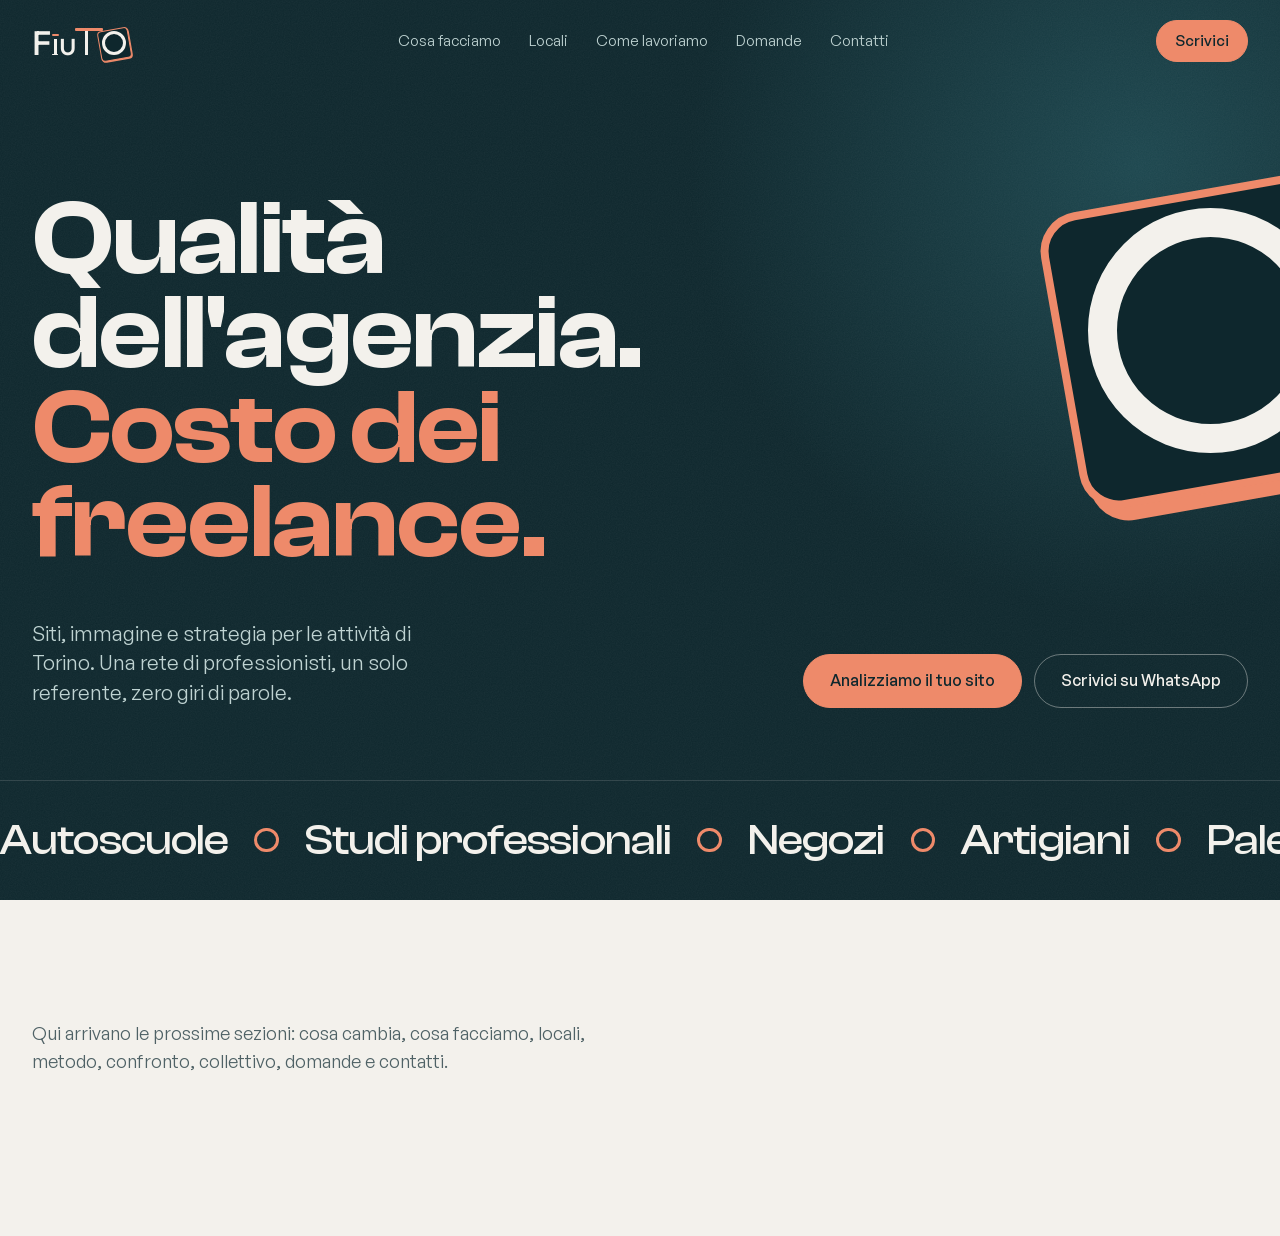
==== index.html @ cb809de5 "Nuovo sito: apertura con logo animato - logo CSS che si monta pezzo per pezzo e vola nella testata -" ====
<!doctype html>
<html lang="it">
<head>
<meta charset="utf-8">
<meta name="viewport" content="width=device-width, initial-scale=1, viewport-fit=cover">
<title>FiuTO · Siti, immagine e strategia per le attività di Torino</title>
<meta name="description" content="Qualità dell'agenzia, costo dei freelance. Siti, Google, foto, video, social e grafica per i piccoli business di Torino: una rete di professionisti, un solo referente.">
<meta name="robots" content="index, follow">
<link rel="canonical" href="https://fiutolab.it/">
<link rel="icon" href="/favicon.svg" type="image/svg+xml">
<link rel="apple-touch-icon" href="/apple-touch-icon.png">
<meta name="theme-color" content="#0E272D">
<meta property="og:type" content="website">
<meta property="og:locale" content="it_IT">
<meta property="og:site_name" content="FiuTO">
<meta property="og:title" content="FiuTO · Qualità dell'agenzia, costo dei freelance">
<meta property="og:description" content="Siti, immagine e strategia per le attività di Torino. Una rete di professionisti, un solo referente.">
<meta property="og:url" content="https://fiutolab.it/">
<meta property="og:image" content="https://fiutolab.it/og-image.png">
<meta property="og:image:width" content="1200">
<meta property="og:image:height" content="630">
<meta name="twitter:card" content="summary_large_image">
<link rel="preload" href="/fonts/clash-display.woff2" as="font" type="font/woff2" crossorigin>
<link rel="preload" href="/fonts/general-sans.woff2" as="font" type="font/woff2" crossorigin>
<link rel="preload" href="/fonts/outfit.woff2" as="font" type="font/woff2" crossorigin>
<script>
/* Decide subito se fare l'animazione d'apertura (prima che la pagina si disegni) */
(function (d) {
  var h = d.documentElement, seen = false;
  if (!window.matchMedia || matchMedia('(prefers-reduced-motion: reduce)').matches) return;
  try { seen = sessionStorage.getItem('fiuto-intro') === '1'; } catch (e) {}
  h.classList.add('anim');
  if (!seen) h.classList.add('intro');
  /* paracadute: se lo script principale non parte, mostra comunque tutto */
  setTimeout(function () { h.classList.add('go', 'intro-done'); }, 4500);
})(document);
</script>
<link rel="stylesheet" href="/style.css">
<script type="application/ld+json">
{"@context":"https://schema.org","@type":"ProfessionalService","name":"FiuTO","url":"https://fiutolab.it/","logo":"https://fiutolab.it/apple-touch-icon.png","image":"https://fiutolab.it/og-image.png","description":"Collettivo di freelance per i piccoli business di Torino: siti e app, Google e Maps, foto e video, social, grafica e testi. Per bar e ristoranti anche consulenza su margini, acquisti e personale.","slogan":"Qualità dell'agenzia, costo dei freelance.","email":"info@fiutolab.it","telephone":"+393669768852","vatID":"IT02206240380","address":{"@type":"PostalAddress","addressLocality":"Torino","addressRegion":"TO","addressCountry":"IT"},"areaServed":[{"@type":"City","name":"Torino"},{"@type":"Country","name":"Italia"}],"knowsLanguage":"it"}
</script>
<script data-goatcounter="https://fiutolab.goatcounter.com/count" async src="//gc.zgo.at/count.js"></script>
<script src="/main.js" defer></script>
</head>
<body>

<div class="intro-stage" aria-hidden="true">
  <span class="logo logo-xl"><span class="f">F</span><span class="lg-i"><span class="stem"></span><span class="base"></span><span class="seat"></span></span><span class="u">u</span><span class="lg-t"><span class="stem"></span><span class="plank"></span></span><span class="lg-o"><span class="shadow"></span><span class="mat"></span><span class="ring"></span></span></span>
</div>

<header class="site-header" id="top">
  <div class="wrap">
    <a class="logo" href="#top" aria-label="FiuTO, torna all'inizio"><span class="f" aria-hidden="true">F</span><span class="lg-i" aria-hidden="true"><span class="stem"></span><span class="base"></span><span class="seat"></span></span><span class="u" aria-hidden="true">u</span><span class="lg-t" aria-hidden="true"><span class="stem"></span><span class="plank"></span></span><span class="lg-o" aria-hidden="true"><span class="shadow"></span><span class="mat"></span><span class="ring"></span></span></a>
    <nav class="nav" aria-label="Sezioni">
      <a href="#servizi">Cosa facciamo</a>
      <a href="#locali">Locali</a>
      <a href="#metodo">Come lavoriamo</a>
      <a href="#domande">Domande</a>
      <a href="#contatti">Contatti</a>
    </nav>
    <a class="btn btn-coral btn-sm header-cta" href="https://wa.me/393669768852?text=Ciao%20FiuTO%2C%20vi%20scrivo%20dal%20sito." target="_blank" rel="noopener" data-magnetic data-goatcounter-click="WhatsApp · home · testata">Scrivici</a>
  </div>
</header>

<main>
<section class="hero" id="hero">
  <div class="hero-coaster" aria-hidden="true">
    <span class="lg-o"><span class="shadow"></span><span class="mat"></span><span class="ring"></span></span>
  </div>
  <div class="wrap hero-body">
    <h1 class="hero-title">
      <span class="line"><span class="w" style="--i:0"><span>Qualità</span></span> <span class="w" style="--i:1"><span>dell'agenzia.</span></span></span>
      <span class="line hl"><span class="w" style="--i:2"><span>Costo</span></span> <span class="w" style="--i:3"><span>dei</span></span> <span class="w" style="--i:4"><span>freelance.</span></span></span>
    </h1>
    <div class="hero-foot">
      <p class="hero-sub fade" style="--i:5">Siti, immagine e strategia per le attività di Torino. Una rete di professionisti, un solo referente, zero giri di parole.</p>
      <div class="actions fade" style="--i:6">
        <a class="btn btn-coral" href="https://wa.me/393669768852?text=Ciao%20FiuTO%2C%20vorrei%20un'analisi%20gratuita.%20Il%20mio%20sito%20(o%20la%20mia%20attivit%C3%A0)%20%C3%A8%3A%20" target="_blank" rel="noopener" data-magnetic data-goatcounter-click="Analisi sito · home · apertura">Analizziamo il tuo sito</a>
        <a class="btn btn-ghost" href="https://wa.me/393669768852?text=Ciao%20FiuTO%2C%20vi%20scrivo%20dal%20sito." target="_blank" rel="noopener" data-magnetic data-goatcounter-click="WhatsApp · home · apertura">Scrivici su WhatsApp</a>
      </div>
    </div>
  </div>
  <div class="marquee fade" style="--i:7">
    <div class="marquee-track">
      <ul class="marquee-list" aria-label="Con chi lavoriamo">
        <li>Autoscuole</li><li>Studi professionali</li><li>Negozi</li><li>Artigiani</li><li>Palestre</li><li>Centri estetici</li><li>Imprese edili</li><li>Ristoranti</li><li>Bar</li><li>Cocktail bar</li>
      </ul>
      <ul class="marquee-list" aria-hidden="true">
        <li>Autoscuole</li><li>Studi professionali</li><li>Negozi</li><li>Artigiani</li><li>Palestre</li><li>Centri estetici</li><li>Imprese edili</li><li>Ristoranti</li><li>Bar</li><li>Cocktail bar</li>
      </ul>
    </div>
  </div>
</section>

<!-- SEGNAPOSTO DI LAVORO: le prossime sezioni arrivano nel passo successivo. Non va online così. -->
<section class="wip" id="servizi">
  <div class="wrap">
    <p>Qui arrivano le prossime sezioni: cosa cambia, cosa facciamo, locali, metodo, confronto, collettivo, domande e contatti.</p>
  </div>
</section>
</main>

</body>
</html>
---- style.css ----
/* ==========================================================
   FiuTO · stile condiviso
   ========================================================== */

/* ---------- Font ospitati nel repo ---------- */
/* Clash Display per i titoli, General Sans per i testi (Fontshare, licenza ITF gratuita), Outfit solo per il logo */
@font-face { font-family: 'Clash Display'; src: url('/fonts/clash-display.woff2') format('woff2'); font-weight: 200 700; font-display: swap; }
@font-face { font-family: 'General Sans'; src: url('/fonts/general-sans.woff2') format('woff2'); font-weight: 200 700; font-display: swap; }
@font-face { font-family: 'Outfit'; src: url('/fonts/outfit.woff2') format('woff2'); font-weight: 100 900; font-display: swap; }

/* ---------- Token ---------- */
:root {
  --petrol-deep: #0E272D;
  --petrol: #13343B;
  --petrol-2: #1E4A52;
  --coral: #EE8A6A;
  --coral-strong: #E0734F;
  --cream: #F3F1EC;

  --bg: var(--cream);
  --surface: #E3ECEA;
  --fg: var(--petrol);
  --muted: #4F6266;
  --line: #D3DFDD;
  --accent: #B84E30;            /* corallo scurito: AA su crema */

  --on-dark: var(--cream);
  --on-dark-muted: #BFD3D2;
  --on-dark-faint: #7FA3A8;

  --display: 'Clash Display', 'Outfit', 'Segoe UI', sans-serif;
  --display-track: -0.015em;
  --display-weight: 600;
  --text: 'General Sans', 'Segoe UI', system-ui, sans-serif;

  --gutter: 16px;
  --ease-out: cubic-bezier(.16, 1, .3, 1);
  --ease-io: cubic-bezier(.7, 0, .2, 1);
  --k: 1;                        /* moltiplicatore durate: più corto su telefono */
}
@media (prefers-color-scheme: dark) {
  :root:not([data-theme="light"]) {
    --bg: var(--petrol-deep); --surface: #183E45; --fg: var(--cream); --muted: #BFD3D2; --line: #2A5058; --accent: var(--coral);
    color-scheme: dark;
  }
}
:root[data-theme="dark"] {
  --bg: var(--petrol-deep); --surface: #183E45; --fg: var(--cream); --muted: #BFD3D2; --line: #2A5058; --accent: var(--coral);
  color-scheme: dark;
}
@media (min-width: 720px) { :root { --gutter: 32px; } }
@media (max-width: 719px) { :root { --k: .8; } }

/* ---------- Base ---------- */
* { box-sizing: border-box; }
html { scroll-behavior: smooth; -webkit-text-size-adjust: 100%; }
body { margin: 0; background: var(--bg); color: var(--fg); font-family: var(--text); font-size: 17px; line-height: 1.55; -webkit-font-smoothing: antialiased; overflow-x: clip; }
@media (min-width: 1100px) { body { font-size: 18px; } }
a { color: inherit; }
a:focus-visible, button:focus-visible { outline: 2px solid var(--coral); outline-offset: 3px; border-radius: 6px; }
h1, h2, h3 { font-family: var(--display); font-weight: var(--display-weight); text-wrap: balance; margin: 0; }
p { margin: 0; }
.wrap { max-width: 1320px; margin: 0 auto; padding-inline: var(--gutter); }

/* ---------- Logo (costruito in CSS) ---------- */
.logo {
  --logo-accent: var(--coral); --logo-bg: var(--petrol-deep);
  font-family: 'Outfit', sans-serif; font-weight: 500; line-height: 1; letter-spacing: -0.02em; white-space: nowrap; color: var(--on-dark);
  display: inline-block; padding-top: 0.12em; text-decoration: none;
}
.logo .f { display: inline-block; }
.logo .u { display: inline-block; font-weight: 400; }
.lg-i, .lg-t, .lg-o { position: relative; display: inline-block; }
.lg-i span, .lg-t span, .lg-o span { position: absolute; display: block; }
.lg-i { width: 0.26em; height: 0.64em; height: calc(1ex + 0.14em); margin: 0 -0.02em 0 0.01em; }
.lg-i .stem { left: 0.085em; bottom: 0; width: 0.09em; height: 0.5em; height: 1ex; background: currentColor; }
.lg-i .base { left: 0.035em; bottom: 0; width: 0.19em; height: 0.03em; border-radius: 999px; background: currentColor; }
.lg-i .seat { left: 0.04em; top: 0; width: 0.2em; height: 0.07em; border-radius: 999px; background: var(--logo-accent); }
.lg-t { width: 0.62em; height: 0.81em; height: calc(1cap + 0.11em); margin-right: -0.02em; }
.lg-t .stem { left: 0.26em; bottom: 0; width: 0.1em; height: 0.7em; height: 1cap; background: currentColor; }
.lg-t .plank { left: -0.04em; top: 0; width: 0.82em; height: 0.11em; border-radius: 0.03em; background: var(--logo-accent); }
.lg-o { --logo-accent: var(--coral); --logo-bg: var(--petrol-deep); width: 0.72em; height: 0.72em; width: calc(1cap + 0.02em); height: calc(1cap + 0.02em); margin: 0 0.14em -0.01em 0.15em; }
.lg-o .shadow { left: -0.06em; top: -0.015em; width: 0.9em; height: 0.9em; border-radius: 0.12em; background: var(--logo-accent); transform: rotate(-10deg); }
.lg-o .mat { left: -0.09em; top: -0.05em; width: 0.9em; height: 0.9em; border: 0.025em solid var(--logo-accent); border-radius: 0.12em; background: var(--logo-bg); transform: rotate(-10deg); }
.lg-o .ring { inset: 0; border: 0.09em solid currentColor; border-radius: 50%; }

/* ---------- Apertura: il logo si monta ---------- */
.intro-stage { display: none; }
.intro .intro-stage {
  display: grid; place-items: center; position: fixed; inset: 0; z-index: 50;
  background: var(--petrol-deep); cursor: pointer;
}
.logo-xl { font-size: clamp(84px, 21vw, 280px); padding-top: 0; }
.logo-xl .lg-i .stem, .logo-xl .lg-t .stem { transform-origin: 50% 100%; }
.logo-xl .lg-i .seat, .logo-xl .lg-o .ring { transform-origin: 50% 100%; }
.intro .logo-xl .f        { animation: lg-up      calc(420ms * var(--k)) var(--ease-out) calc(0ms    * var(--k)) both; }
.intro .logo-xl .lg-i .stem { animation: lg-rise  calc(360ms * var(--k)) var(--ease-out) calc(180ms  * var(--k)) both; }
.intro .logo-xl .lg-i .base { animation: lg-grow  calc(300ms * var(--k)) var(--ease-out) calc(160ms  * var(--k)) both; }
.intro .logo-xl .lg-i .seat { animation: lg-drop  calc(560ms * var(--k)) linear          calc(440ms  * var(--k)) both; }
.intro .logo-xl .u        { animation: lg-up      calc(420ms * var(--k)) var(--ease-out) calc(300ms  * var(--k)) both; }
.intro .logo-xl .lg-t .stem { animation: lg-rise  calc(340ms * var(--k)) var(--ease-out) calc(560ms  * var(--k)) both; }
.intro .logo-xl .lg-t .plank { animation: lg-slide calc(620ms * var(--k)) var(--ease-out) calc(700ms * var(--k)) both; }
.intro .logo-xl .lg-o .shadow { animation: lg-mat calc(640ms * var(--k)) var(--ease-out) calc(900ms  * var(--k)) both; }
.intro .logo-xl .lg-o .mat    { animation: lg-mat calc(640ms * var(--k)) var(--ease-out) calc(960ms  * var(--k)) both; }
.intro .logo-xl .lg-o .ring   { animation: lg-ring calc(900ms * var(--k)) linear        calc(1080ms * var(--k)) both; }

@keyframes lg-up    { from { opacity: 0; transform: translateY(0.35em); } to { opacity: 1; transform: none; } }
@keyframes lg-rise  { from { transform: scaleY(0); } to { transform: none; } }
@keyframes lg-grow  { from { transform: scaleX(0); } to { transform: none; } }
@keyframes lg-drop  {
  0%   { opacity: 0; transform: translateY(-1.1em); animation-timing-function: cubic-bezier(.55, 0, 1, .45); }
  10%  { opacity: 1; }
  55%  { transform: translateY(0) scaleX(1.25) scaleY(.7); animation-timing-function: cubic-bezier(0, .55, .45, 1); }
  75%  { transform: translateY(-0.09em); animation-timing-function: cubic-bezier(.55, 0, 1, .45); }
  100% { opacity: 1; transform: none; }
}
@keyframes lg-slide { 0% { opacity: 0; transform: translateX(-1.6em); } 30% { opacity: 1; } 70% { transform: translateX(0.05em); } 100% { opacity: 1; transform: none; } }
@keyframes lg-mat   { 0% { opacity: 0; transform: rotate(-120deg) scale(.2); } 70% { opacity: 1; transform: rotate(-4deg) scale(1.05); } 100% { opacity: 1; transform: rotate(-10deg); } }
@keyframes lg-ring  {
  0%   { opacity: 0; transform: translateY(-2.6em); animation-timing-function: cubic-bezier(.55, 0, 1, .45); }
  8%   { opacity: 1; }
  40%  { transform: translateY(0) scale(1.1, .86); animation-timing-function: cubic-bezier(0, .55, .45, 1); }
  58%  { transform: translateY(-0.34em) scale(.97, 1.03); animation-timing-function: cubic-bezier(.55, 0, 1, .45); }
  74%  { transform: translateY(0) scale(1.04, .95); animation-timing-function: cubic-bezier(0, .55, .45, 1); }
  86%  { transform: translateY(-0.08em); animation-timing-function: cubic-bezier(.55, 0, 1, .45); }
  100% { opacity: 1; transform: none; }
}

/* ---------- Testata ---------- */
.site-header { position: absolute; inset: 0 0 auto; z-index: 20; padding-block: 20px; }
.site-header .wrap { display: flex; align-items: center; justify-content: space-between; gap: 16px 32px; }
.site-header .logo { font-size: 34px; }
.nav { display: flex; gap: 6px 28px; font-size: 15px; }
.nav a { text-decoration: none; color: var(--on-dark-muted); transition: color .2s; }
.nav a:hover { color: var(--coral); }
.intro .site-header .logo { visibility: hidden; }
.intro.intro-done .site-header .logo { visibility: visible; }
.anim .nav, .anim .header-cta { opacity: 0; transition: opacity .6s ease calc(200ms * var(--k)); }
.go .nav, .go .header-cta { opacity: 1; }
@media (max-width: 719px) {
  .site-header .logo { font-size: 30px; }
  .nav { display: none; }
}

/* ---------- Pulsanti ---------- */
.actions { display: flex; flex-wrap: wrap; gap: 12px; }
.btn {
  display: inline-flex; align-items: center; justify-content: center; min-height: 54px; padding: 0 26px; border-radius: 999px;
  font-family: var(--text); font-size: 16px; font-weight: 500; text-decoration: none; border: 1.5px solid currentColor; cursor: pointer;
  transition: background-color .25s, border-color .25s, color .25s, transform .35s var(--ease-out);
}
.btn-sm { min-height: 42px; padding: 0 18px; font-size: 15px; }
.btn-coral { background: var(--coral); border-color: var(--coral); color: var(--petrol-deep); }
.btn-coral:hover { background: #F4A487; border-color: #F4A487; }
.btn-ghost { background: transparent; color: var(--on-dark); border-color: rgba(243, 241, 236, .4); }
.btn-ghost:hover { border-color: var(--coral); color: var(--coral); }

/* ---------- Apertura (hero) ---------- */
.hero {
  position: relative; isolation: isolate; overflow: hidden;
  min-height: 100vh; min-height: 100svh; display: flex; flex-direction: column; justify-content: flex-end;
  padding-top: 120px; background: var(--petrol-deep); color: var(--on-dark);
}
/* grana leggera */
.hero::before {
  content: ""; position: absolute; inset: 0; z-index: -1; pointer-events: none; opacity: .09;
  background-image: url("data:image/svg+xml,%3Csvg xmlns='http://www.w3.org/2000/svg' width='180' height='180'%3E%3Cfilter id='n'%3E%3CfeTurbulence type='fractalNoise' baseFrequency='.85' numOctaves='3' stitchTiles='stitch'/%3E%3CfeColorMatrix values='0 0 0 0 1 0 0 0 0 1 0 0 0 0 1 0 0 0 .55 0'/%3E%3C/filter%3E%3Crect width='100%25' height='100%25' filter='url(%23n)'/%3E%3C/svg%3E");
}
/* alone caldo appena accennato dietro al sottobicchiere */
.hero::after {
  content: ""; position: absolute; z-index: -2; pointer-events: none;
  width: 70vmax; height: 70vmax; right: -24vmax; top: -22vmax; border-radius: 50%;
  background: radial-gradient(closest-side, rgba(30, 74, 82, .9), rgba(30, 74, 82, 0));
}
.hero-body { width: 100%; display: flex; flex-direction: column; gap: clamp(28px, 4vw, 48px); padding-bottom: clamp(36px, 6vw, 72px); }

.hero-title { font-size: clamp(46px, 9.2vw, 148px); line-height: .9; letter-spacing: var(--display-track); }
.hero-title .line { display: block; }
.hero-title .hl { color: var(--coral); }
.hero-title .w { display: inline-block; overflow: hidden; vertical-align: top; padding: .1em .02em .12em; margin: -.1em -.02em -.12em; }
.hero-title .w > span { display: inline-block; }

.hero-foot { display: flex; flex-wrap: wrap; align-items: flex-end; justify-content: space-between; gap: 24px 48px; }
.hero-sub { max-width: 40ch; font-size: clamp(18px, 1.6vw, 22px); line-height: 1.45; color: var(--on-dark-muted); }

/* sottobicchiere gigante: a destra su schermi larghi, filigrana su telefono e tablet */
.hero-coaster {
  position: absolute; z-index: -1; pointer-events: none;
  right: -0.16em; top: 46%; margin-top: -0.62em;
  font-size: clamp(220px, 26vw, 420px); line-height: 1;
  transform: translate3d(var(--cx, 0px), var(--cy, 0px), 0) rotate(var(--cr, 0deg));
  transition: transform .9s var(--ease-out);
}
.hero-coaster .lg-o { display: block; margin: 0; color: var(--cream); }
@media (min-width: 1100px) { .hero-title { max-width: 66vw; font-size: clamp(46px, 8.2vw, 136px); } }
@media (max-width: 1099px) {
  .hero-coaster { font-size: 72vw; right: -26vw; top: 78px; margin-top: 0; opacity: .2; }
}
@media (max-width: 719px) {
  .hero { padding-top: 96px; }
  .hero-foot .actions { width: 100%; }
  .hero-foot .btn { flex: 1 1 100%; }
}

/* rivelazione del titolo, parola per parola */
.anim .hero-title .w > span { transform: translateY(105%); }
.anim .fade { opacity: 0; transform: translateY(18px); }
.anim .hero-coaster .lg-o { opacity: 0; transform: rotate(-30deg) scale(.85); }
.go .hero-title .w > span { transform: none; transition: transform calc(900ms * var(--k)) var(--ease-out) calc(var(--i) * 85ms * var(--k)); }
.go .fade { opacity: 1; transform: none; transition: opacity .8s ease calc(var(--i) * 85ms * var(--k) + 120ms), transform .9s var(--ease-out) calc(var(--i) * 85ms * var(--k) + 120ms); }
.go .hero-coaster .lg-o { opacity: 1; transform: none; transition: opacity .8s ease, transform 1.4s var(--ease-out); }

/* ---------- Fascia dei settori ---------- */
.marquee { position: relative; border-top: 1px solid rgba(243, 241, 236, .14); padding-block: clamp(16px, 2.2vw, 26px); overflow: hidden; }
.marquee-track { display: flex; width: max-content; animation: marquee 48s linear infinite; }
.marquee-list { display: flex; list-style: none; margin: 0; padding: 0; flex: none; }
.marquee-list li {
  display: flex; align-items: center; white-space: nowrap;
  font-family: var(--display); font-weight: 500; font-size: clamp(26px, 3.4vw, 46px); letter-spacing: -0.02em; color: var(--cream);
}
/* separatore: un piccolo sottobicchiere */
.marquee-list li::after {
  content: ""; width: .42em; height: .42em; margin-inline: .6em; border-radius: 50%; border: .085em solid var(--coral); flex: none;
}
@keyframes marquee { to { transform: translateX(-50%); } }

/* ---------- Cursore curato (solo mouse) ---------- */
.cursor { display: none; }
@media (hover: hover) and (pointer: fine) {
  .anim .cursor {
    display: block; position: fixed; left: 0; top: 0; z-index: 60; pointer-events: none;
    width: 34px; height: 34px; margin: -17px 0 0 -17px; border-radius: 50%;
    border: 1.5px solid var(--coral); opacity: 0;
    transition: width .3s var(--ease-out), height .3s var(--ease-out), margin .3s var(--ease-out), opacity .3s, background-color .3s;
  }
  .anim .cursor.on { opacity: .9; }
  .anim .cursor.hot { width: 64px; height: 64px; margin: -32px 0 0 -32px; background: rgba(238, 138, 106, .12); }
}

/* ---------- Segnaposto di lavoro (non va online) ---------- */
.wip { padding-block: 120px 160px; color: var(--muted); }
.wip p { max-width: 60ch; }

/* ---------- Movimento ridotto: tutto fermo ---------- */
@media (prefers-reduced-motion: reduce) {
  html { scroll-behavior: auto; }
  *, *::before, *::after { transition: none !important; animation: none !important; }
  .marquee-track { width: auto; padding-inline: var(--gutter); }
  .marquee-list { flex-wrap: wrap; row-gap: 4px; }
  .marquee-list[aria-hidden="true"] { display: none; }
  .hero-coaster { transform: none; }
}
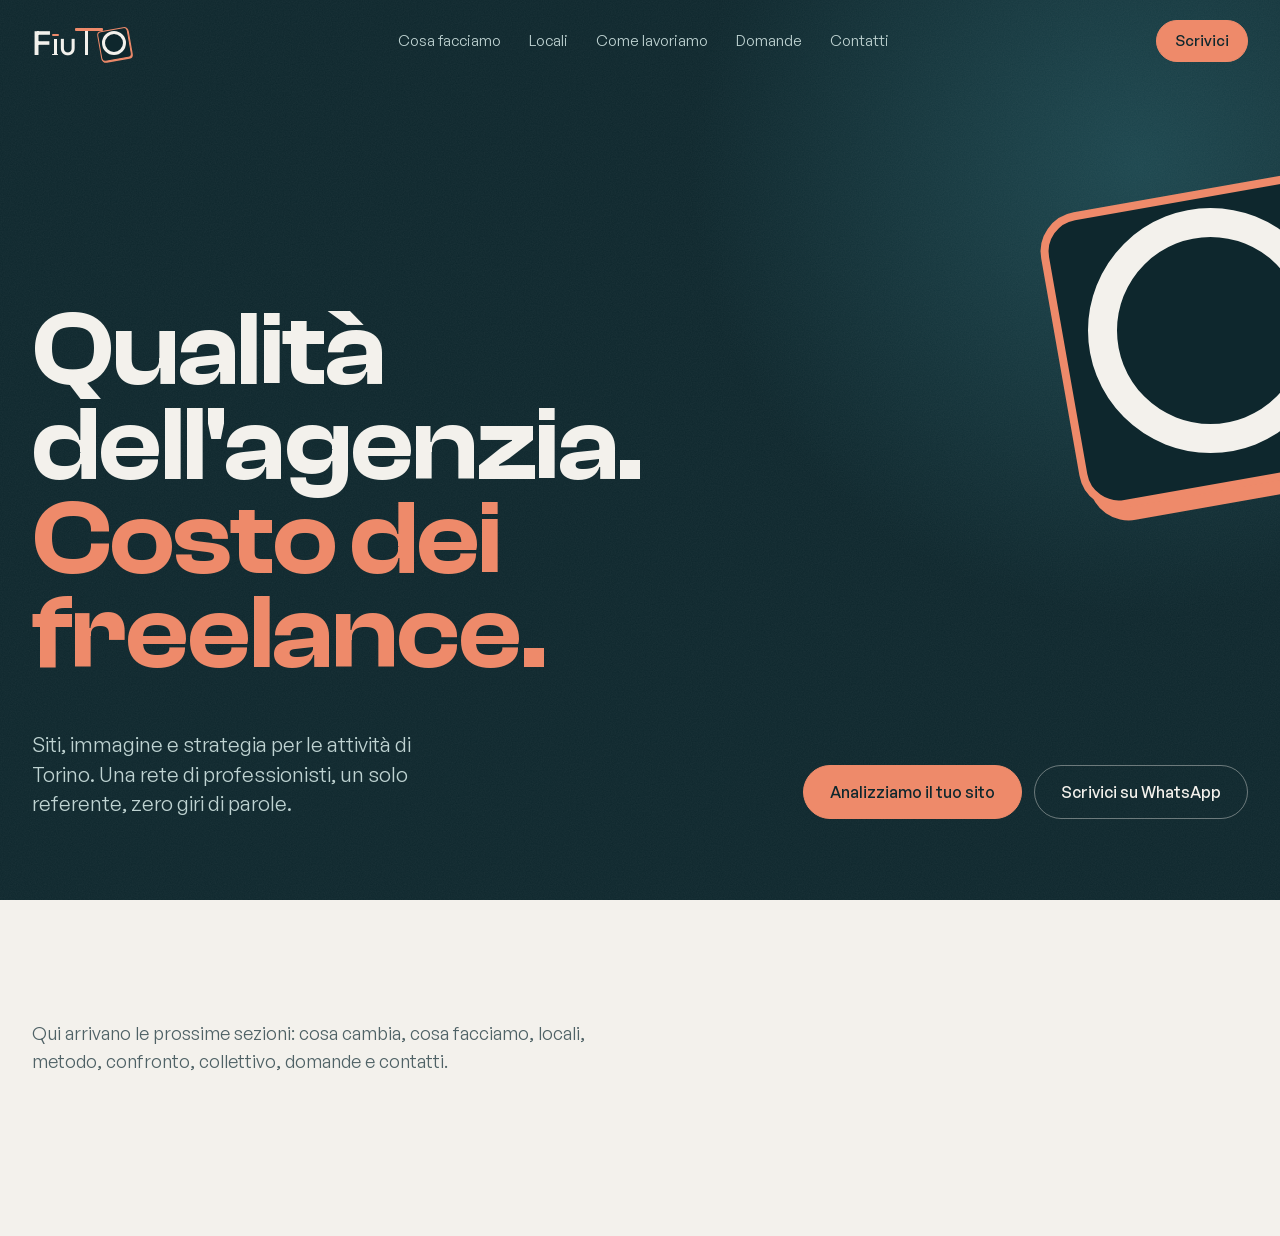
==== commit b7fb4966: "Apertura: tolta la fascia dei settori che scorre Co-Authored-By: Claude Opus 5.5 <noreply@anthropic." ====
--- a/index.html
+++ b/index.html
@@ -80,16 +80,6 @@
       </div>
     </div>
   </div>
-  <div class="marquee fade" style="--i:7">
-    <div class="marquee-track">
-      <ul class="marquee-list" aria-label="Con chi lavoriamo">
-        <li>Autoscuole</li><li>Studi professionali</li><li>Negozi</li><li>Artigiani</li><li>Palestre</li><li>Centri estetici</li><li>Imprese edili</li><li>Ristoranti</li><li>Bar</li><li>Cocktail bar</li>
-      </ul>
-      <ul class="marquee-list" aria-hidden="true">
-        <li>Autoscuole</li><li>Studi professionali</li><li>Negozi</li><li>Artigiani</li><li>Palestre</li><li>Centri estetici</li><li>Imprese edili</li><li>Ristoranti</li><li>Bar</li><li>Cocktail bar</li>
-      </ul>
-    </div>
-  </div>
 </section>
 
 <!-- SEGNAPOSTO DI LAVORO: le prossime sezioni arrivano nel passo successivo. Non va online così. -->
--- a/style.css
+++ b/style.css
@@ -172,7 +172,7 @@
   width: 70vmax; height: 70vmax; right: -24vmax; top: -22vmax; border-radius: 50%;
   background: radial-gradient(closest-side, rgba(30, 74, 82, .9), rgba(30, 74, 82, 0));
 }
-.hero-body { width: 100%; display: flex; flex-direction: column; gap: clamp(28px, 4vw, 48px); padding-bottom: clamp(36px, 6vw, 72px); }
+.hero-body { width: 100%; display: flex; flex-direction: column; gap: clamp(28px, 4vw, 48px); padding-bottom: clamp(48px, 9vh, 112px); }
 
 .hero-title { font-size: clamp(46px, 9.2vw, 148px); line-height: .9; letter-spacing: var(--display-track); }
 .hero-title .line { display: block; }
@@ -209,20 +209,6 @@
 .go .hero-title .w > span { transform: none; transition: transform calc(900ms * var(--k)) var(--ease-out) calc(var(--i) * 85ms * var(--k)); }
 .go .fade { opacity: 1; transform: none; transition: opacity .8s ease calc(var(--i) * 85ms * var(--k) + 120ms), transform .9s var(--ease-out) calc(var(--i) * 85ms * var(--k) + 120ms); }
 .go .hero-coaster .lg-o { opacity: 1; transform: none; transition: opacity .8s ease, transform 1.4s var(--ease-out); }
-
-/* ---------- Fascia dei settori ---------- */
-.marquee { position: relative; border-top: 1px solid rgba(243, 241, 236, .14); padding-block: clamp(16px, 2.2vw, 26px); overflow: hidden; }
-.marquee-track { display: flex; width: max-content; animation: marquee 48s linear infinite; }
-.marquee-list { display: flex; list-style: none; margin: 0; padding: 0; flex: none; }
-.marquee-list li {
-  display: flex; align-items: center; white-space: nowrap;
-  font-family: var(--display); font-weight: 500; font-size: clamp(26px, 3.4vw, 46px); letter-spacing: -0.02em; color: var(--cream);
-}
-/* separatore: un piccolo sottobicchiere */
-.marquee-list li::after {
-  content: ""; width: .42em; height: .42em; margin-inline: .6em; border-radius: 50%; border: .085em solid var(--coral); flex: none;
-}
-@keyframes marquee { to { transform: translateX(-50%); } }
 
 /* ---------- Cursore curato (solo mouse) ---------- */
 .cursor { display: none; }
@@ -245,8 +231,5 @@
 @media (prefers-reduced-motion: reduce) {
   html { scroll-behavior: auto; }
   *, *::before, *::after { transition: none !important; animation: none !important; }
-  .marquee-track { width: auto; padding-inline: var(--gutter); }
-  .marquee-list { flex-wrap: wrap; row-gap: 4px; }
-  .marquee-list[aria-hidden="true"] { display: none; }
   .hero-coaster { transform: none; }
 }
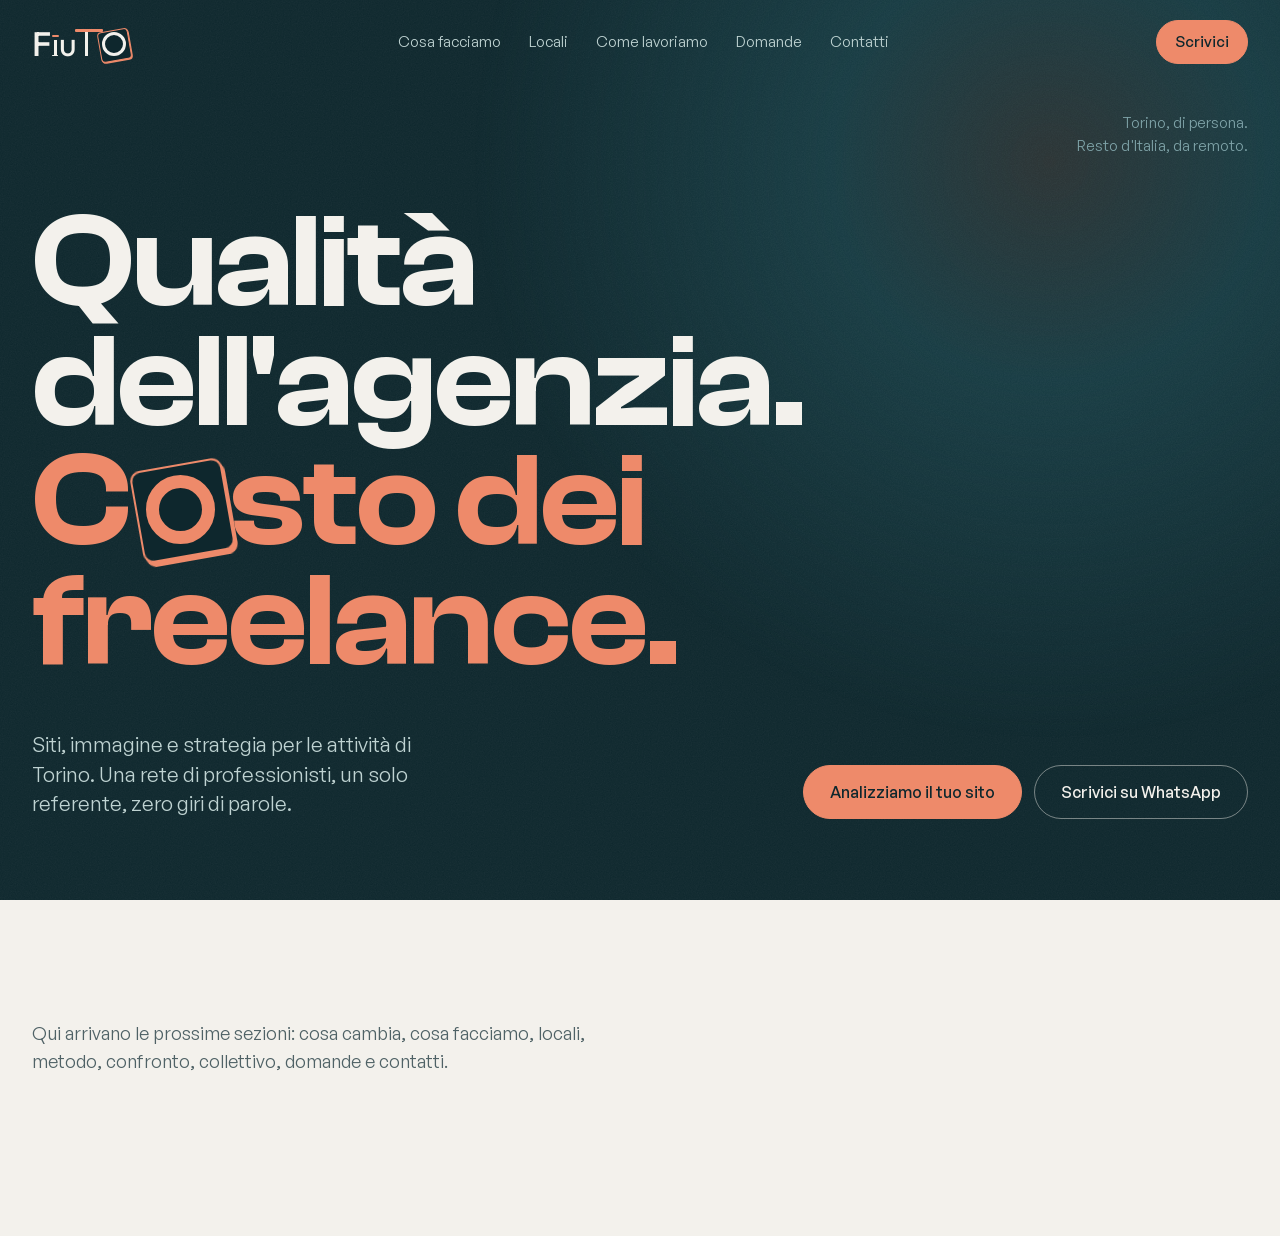
==== commit 758364fc: "Apertura v2: sottobicchiere nella "o", luce, menu mobile - la "o" di Costo è il sottobicchiere del l" ====
--- a/index.html
+++ b/index.html
@@ -43,6 +43,7 @@
 <script src="/main.js" defer></script>
 </head>
 <body>
+<a class="skip" href="#contenuto">Vai al contenuto</a>
 
 <div class="intro-stage" aria-hidden="true">
   <span class="logo logo-xl"><span class="f">F</span><span class="lg-i"><span class="stem"></span><span class="base"></span><span class="seat"></span></span><span class="u">u</span><span class="lg-t"><span class="stem"></span><span class="plank"></span></span><span class="lg-o"><span class="shadow"></span><span class="mat"></span><span class="ring"></span></span></span>
@@ -58,19 +59,38 @@
       <a href="#domande">Domande</a>
       <a href="#contatti">Contatti</a>
     </nav>
-    <a class="btn btn-coral btn-sm header-cta" href="https://wa.me/393669768852?text=Ciao%20FiuTO%2C%20vi%20scrivo%20dal%20sito." target="_blank" rel="noopener" data-magnetic data-goatcounter-click="WhatsApp · home · testata">Scrivici</a>
+    <div class="header-actions">
+      <a class="btn btn-coral btn-sm" href="https://wa.me/393669768852?text=Ciao%20FiuTO%2C%20vi%20scrivo%20dal%20sito." target="_blank" rel="noopener" data-magnetic data-goatcounter-click="WhatsApp · home · testata">Scrivici</a>
+      <button class="menu-btn" type="button" aria-expanded="false" aria-controls="menu"><span class="menu-icon" aria-hidden="true"></span><span class="menu-label">Menu</span></button>
+    </div>
   </div>
 </header>
 
-<main>
+<div class="menu" id="menu" hidden>
+  <nav class="wrap" aria-label="Menu">
+    <ul class="menu-links">
+      <li style="--i:0"><a href="#servizi">Cosa facciamo</a></li>
+      <li style="--i:1"><a href="#locali">Per i locali</a></li>
+      <li style="--i:2"><a href="#metodo">Come lavoriamo</a></li>
+      <li style="--i:3"><a href="#domande">Domande</a></li>
+      <li style="--i:4"><a href="#contatti">Contatti</a></li>
+    </ul>
+    <ul class="menu-contacts" style="--i:5">
+      <li><a href="https://wa.me/393669768852?text=Ciao%20FiuTO%2C%20vi%20scrivo%20dal%20sito." target="_blank" rel="noopener" data-goatcounter-click="WhatsApp · home · menu">WhatsApp</a></li>
+      <li><a href="tel:+393669768852" data-goatcounter-click="Telefono · home · menu">+39 366 976 8852</a></li>
+      <li><a href="mailto:info@fiutolab.it" data-goatcounter-click="Email · home · menu">info@fiutolab.it</a></li>
+    </ul>
+  </nav>
+</div>
+
+<main id="contenuto" tabindex="-1">
 <section class="hero" id="hero">
-  <div class="hero-coaster" aria-hidden="true">
-    <span class="lg-o"><span class="shadow"></span><span class="mat"></span><span class="ring"></span></span>
-  </div>
+  <div class="hero-light" aria-hidden="true"></div>
+  <p class="hero-where fade" style="--i:0">Torino, di persona.<br>Resto d'Italia, da remoto.</p>
   <div class="wrap hero-body">
-    <h1 class="hero-title">
-      <span class="line"><span class="w" style="--i:0"><span>Qualità</span></span> <span class="w" style="--i:1"><span>dell'agenzia.</span></span></span>
-      <span class="line hl"><span class="w" style="--i:2"><span>Costo</span></span> <span class="w" style="--i:3"><span>dei</span></span> <span class="w" style="--i:4"><span>freelance.</span></span></span>
+    <h1 class="hero-title" aria-label="Qualità dell'agenzia. Costo dei freelance.">
+      <span class="line" aria-hidden="true"><span class="w" style="--i:0"><span>Qualità</span></span> <span class="w" style="--i:1"><span>dell'agenzia.</span></span></span>
+      <span class="line hl" aria-hidden="true"><span class="w" style="--i:2"><span>C<span class="o-coaster"><span class="lg-o"><span class="shadow"></span><span class="mat"></span><span class="ring"></span></span></span>sto</span></span> <span class="w" style="--i:3"><span>dei</span></span> <span class="w" style="--i:4"><span>freelance.</span></span></span>
     </h1>
     <div class="hero-foot">
       <p class="hero-sub fade" style="--i:5">Siti, immagine e strategia per le attività di Torino. Una rete di professionisti, un solo referente, zero giri di parole.</p>
--- a/style.css
+++ b/style.css
@@ -34,6 +34,7 @@
   --text: 'General Sans', 'Segoe UI', system-ui, sans-serif;
 
   --gutter: 16px;
+  --header-h: 76px;
   --ease-out: cubic-bezier(.16, 1, .3, 1);
   --ease-io: cubic-bezier(.7, 0, .2, 1);
   --k: 1;                        /* moltiplicatore durate: più corto su telefono */
@@ -48,19 +49,27 @@
   --bg: var(--petrol-deep); --surface: #183E45; --fg: var(--cream); --muted: #BFD3D2; --line: #2A5058; --accent: var(--coral);
   color-scheme: dark;
 }
-@media (min-width: 720px) { :root { --gutter: 32px; } }
+@media (min-width: 720px) { :root { --gutter: 32px; --header-h: 84px; } }
 @media (max-width: 719px) { :root { --k: .8; } }
 
 /* ---------- Base ---------- */
 * { box-sizing: border-box; }
-html { scroll-behavior: smooth; -webkit-text-size-adjust: 100%; }
+html { scroll-behavior: smooth; scroll-padding-top: var(--header-h); -webkit-text-size-adjust: 100%; }
 body { margin: 0; background: var(--bg); color: var(--fg); font-family: var(--text); font-size: 17px; line-height: 1.55; -webkit-font-smoothing: antialiased; overflow-x: clip; }
 @media (min-width: 1100px) { body { font-size: 18px; } }
 a { color: inherit; }
 a:focus-visible, button:focus-visible { outline: 2px solid var(--coral); outline-offset: 3px; border-radius: 6px; }
+main:focus { outline: none; }
 h1, h2, h3 { font-family: var(--display); font-weight: var(--display-weight); text-wrap: balance; margin: 0; }
 p { margin: 0; }
 .wrap { max-width: 1320px; margin: 0 auto; padding-inline: var(--gutter); }
+
+.skip {
+  position: fixed; left: 12px; top: 12px; z-index: 100; padding: 12px 18px; border-radius: 999px;
+  background: var(--coral); color: var(--petrol-deep); font-weight: 500; text-decoration: none;
+  transform: translateY(-160%);
+}
+.skip:focus { transform: none; }
 
 /* ---------- Logo (costruito in CSS) ---------- */
 .logo {
@@ -87,7 +96,7 @@
 /* ---------- Apertura: il logo si monta ---------- */
 .intro-stage { display: none; }
 .intro .intro-stage {
-  display: grid; place-items: center; position: fixed; inset: 0; z-index: 50;
+  display: grid; place-items: center; position: fixed; inset: 0; z-index: 90;
   background: var(--petrol-deep); cursor: pointer;
 }
 .logo-xl { font-size: clamp(84px, 21vw, 280px); padding-top: 0; }
@@ -126,21 +135,70 @@
   100% { opacity: 1; transform: none; }
 }
 
-/* ---------- Testata ---------- */
-.site-header { position: absolute; inset: 0 0 auto; z-index: 20; padding-block: 20px; }
-.site-header .wrap { display: flex; align-items: center; justify-content: space-between; gap: 16px 32px; }
+/* ---------- Testata (fissa: si nasconde scendendo, torna risalendo) ---------- */
+.site-header {
+  position: fixed; inset: 0 0 auto; z-index: 40; height: var(--header-h); display: flex; align-items: center;
+  transition: transform .45s var(--ease-out), background-color .3s, box-shadow .3s;
+}
+.site-header .wrap { width: 100%; display: flex; align-items: center; justify-content: space-between; gap: 16px 32px; }
 .site-header .logo { font-size: 34px; }
+.site-header.is-solid { background: rgba(14, 39, 45, .86); -webkit-backdrop-filter: blur(12px); backdrop-filter: blur(12px); box-shadow: 0 1px 0 rgba(243, 241, 236, .08); }
+.site-header.is-hidden { transform: translateY(-100%); }
+.menu-open .site-header { transform: none; background: transparent; box-shadow: none; -webkit-backdrop-filter: none; backdrop-filter: none; }
 .nav { display: flex; gap: 6px 28px; font-size: 15px; }
-.nav a { text-decoration: none; color: var(--on-dark-muted); transition: color .2s; }
-.nav a:hover { color: var(--coral); }
+.nav a { position: relative; text-decoration: none; color: var(--on-dark-muted); padding-block: 10px; transition: color .2s; }
+.nav a::after { content: ""; position: absolute; left: 0; right: 0; bottom: 4px; height: 1.5px; background: var(--coral); transform: scaleX(0); transform-origin: right; transition: transform .35s var(--ease-out); }
+.nav a:hover { color: var(--on-dark); }
+.nav a:hover::after { transform: scaleX(1); transform-origin: left; }
+.header-actions { display: flex; align-items: center; gap: 8px; }
 .intro .site-header .logo { visibility: hidden; }
 .intro.intro-done .site-header .logo { visibility: visible; }
-.anim .nav, .anim .header-cta { opacity: 0; transition: opacity .6s ease calc(200ms * var(--k)); }
-.go .nav, .go .header-cta { opacity: 1; }
+.anim .nav, .anim .header-actions { opacity: 0; transition: opacity .6s ease calc(200ms * var(--k)); }
+.go .nav, .go .header-actions { opacity: 1; }
+
+/* pulsante menu (solo telefono) */
+.menu-btn {
+  display: none; align-items: center; gap: 10px; min-height: 44px; min-width: 44px; padding: 0 4px 0 10px;
+  background: transparent; border: 0; color: var(--on-dark); font: 500 15px/1 var(--text); cursor: pointer;
+}
+.menu-icon { position: relative; width: 22px; height: 12px; }
+.menu-icon::before, .menu-icon::after {
+  content: ""; position: absolute; left: 0; right: 0; height: 2px; border-radius: 2px; background: currentColor;
+  transition: transform .4s var(--ease-out), top .4s var(--ease-out);
+}
+.menu-icon::before { top: 0; }
+.menu-icon::after { top: 10px; }
+.menu-btn[aria-expanded="true"] .menu-icon::before { top: 5px; transform: rotate(45deg); }
+.menu-btn[aria-expanded="true"] .menu-icon::after { top: 5px; transform: rotate(-45deg); }
 @media (max-width: 719px) {
   .site-header .logo { font-size: 30px; }
   .nav { display: none; }
-}
+  .menu-btn { display: inline-flex; }
+  .menu-label { position: absolute; width: 1px; height: 1px; overflow: hidden; clip-path: inset(50%); }
+}
+
+/* menu a tutto schermo */
+.menu {
+  position: fixed; inset: 0; z-index: 35; display: flex; align-items: flex-end;
+  padding: calc(var(--header-h) + 24px) 0 calc(32px + env(safe-area-inset-bottom, 0px));
+  background: var(--petrol-deep); color: var(--on-dark); overflow-y: auto;
+  clip-path: circle(0% at calc(100% - 36px) 38px); transition: clip-path .6s var(--ease-io);
+}
+.menu[hidden] { display: none; }
+.menu.is-open { clip-path: circle(150% at calc(100% - 36px) 38px); }
+.menu nav { width: 100%; }
+.menu ul { list-style: none; margin: 0; padding: 0; }
+.menu-links a {
+  display: block; padding-block: 6px; text-decoration: none;
+  font-family: var(--display); font-weight: 600; font-size: clamp(38px, 11vw, 56px); line-height: 1.05; letter-spacing: var(--display-track);
+}
+.menu-links a:active, .menu-links a:hover { color: var(--coral); }
+.menu-contacts { margin-top: 32px; padding-top: 20px; border-top: 1px solid rgba(243, 241, 236, .14); display: flex; flex-direction: column; gap: 2px; }
+.menu-contacts a { display: inline-flex; align-items: center; min-height: 44px; color: var(--on-dark-muted); text-decoration: none; font-size: 18px; }
+.menu-links li { opacity: 0; transform: translateY(24px); }
+.menu-contacts { opacity: 0; }
+.menu.is-open .menu-links li, .menu.is-open .menu-contacts { opacity: 1; transform: none; transition: opacity .5s ease calc(180ms + var(--i, 0) * 60ms), transform .7s var(--ease-out) calc(180ms + var(--i, 0) * 60ms); }
+.menu-open body { overflow: hidden; }
 
 /* ---------- Pulsanti ---------- */
 .actions { display: flex; flex-wrap: wrap; gap: 12px; }
@@ -149,66 +207,73 @@
   font-family: var(--text); font-size: 16px; font-weight: 500; text-decoration: none; border: 1.5px solid currentColor; cursor: pointer;
   transition: background-color .25s, border-color .25s, color .25s, transform .35s var(--ease-out);
 }
-.btn-sm { min-height: 42px; padding: 0 18px; font-size: 15px; }
+.btn-sm { min-height: 44px; padding: 0 18px; font-size: 15px; }
 .btn-coral { background: var(--coral); border-color: var(--coral); color: var(--petrol-deep); }
 .btn-coral:hover { background: #F4A487; border-color: #F4A487; }
-.btn-ghost { background: transparent; color: var(--on-dark); border-color: rgba(243, 241, 236, .4); }
+.btn-ghost { background: transparent; color: var(--on-dark); border-color: rgba(243, 241, 236, .45); }
 .btn-ghost:hover { border-color: var(--coral); color: var(--coral); }
+.btn:active { transform: scale(.97); }
 
 /* ---------- Apertura (hero) ---------- */
 .hero {
   position: relative; isolation: isolate; overflow: hidden;
   min-height: 100vh; min-height: 100svh; display: flex; flex-direction: column; justify-content: flex-end;
-  padding-top: 120px; background: var(--petrol-deep); color: var(--on-dark);
+  padding-top: calc(var(--header-h) + 24px); background: var(--petrol-deep); color: var(--on-dark);
 }
 /* grana leggera */
 .hero::before {
   content: ""; position: absolute; inset: 0; z-index: -1; pointer-events: none; opacity: .09;
   background-image: url("data:image/svg+xml,%3Csvg xmlns='http://www.w3.org/2000/svg' width='180' height='180'%3E%3Cfilter id='n'%3E%3CfeTurbulence type='fractalNoise' baseFrequency='.85' numOctaves='3' stitchTiles='stitch'/%3E%3CfeColorMatrix values='0 0 0 0 1 0 0 0 0 1 0 0 0 0 1 0 0 0 .55 0'/%3E%3C/filter%3E%3Crect width='100%25' height='100%25' filter='url(%23n)'/%3E%3C/svg%3E");
 }
-/* alone caldo appena accennato dietro al sottobicchiere */
-.hero::after {
-  content: ""; position: absolute; z-index: -2; pointer-events: none;
-  width: 70vmax; height: 70vmax; right: -24vmax; top: -22vmax; border-radius: 50%;
-  background: radial-gradient(closest-side, rgba(30, 74, 82, .9), rgba(30, 74, 82, 0));
+/* luce calda: segue il mouse su computer, ferma in alto a destra su telefono */
+.hero-light {
+  position: absolute; z-index: -2; pointer-events: none; left: 0; top: 0;
+  width: 90vmax; height: 90vmax; margin: -45vmax 0 0 -45vmax; border-radius: 50%;
+  background: radial-gradient(closest-side, rgba(238, 138, 106, .13), rgba(30, 74, 82, .6) 38%, rgba(30, 74, 82, 0));
+  transform: translate3d(var(--lx, 82vw), var(--ly, 18vh), 0);
 }
 .hero-body { width: 100%; display: flex; flex-direction: column; gap: clamp(28px, 4vw, 48px); padding-bottom: clamp(48px, 9vh, 112px); }
-
-.hero-title { font-size: clamp(46px, 9.2vw, 148px); line-height: .9; letter-spacing: var(--display-track); }
+.hero-where {
+  position: absolute; right: var(--gutter); top: calc(var(--header-h) + 28px);
+  font-size: 15px; line-height: 1.5; text-align: right; color: var(--on-dark-faint);
+}
+@media (min-width: 1320px) { .hero-where { right: calc((100vw - 1320px) / 2 + var(--gutter)); } }
+@media (max-width: 719px) { .hero-where { left: var(--gutter); right: auto; top: calc(var(--header-h) + 12px); text-align: left; } }
+
+.hero-title { font-size: clamp(46px, 10.4vw, 168px); line-height: .9; letter-spacing: var(--display-track); }
 .hero-title .line { display: block; }
 .hero-title .hl { color: var(--coral); }
-.hero-title .w { display: inline-block; overflow: hidden; vertical-align: top; padding: .1em .02em .12em; margin: -.1em -.02em -.12em; }
+/* la parola esce da sotto: si taglia solo il bordo inferiore, così il sottobicchiere può cadere dall'alto */
+.hero-title .w { display: inline-block; vertical-align: top; padding-bottom: .12em; margin-bottom: -.12em; clip-path: inset(-1.5em -0.2em 0 -0.2em); }
 .hero-title .w > span { display: inline-block; }
+
+/* la "o" di Costo è il sottobicchiere del logo */
+.o-coaster { display: inline-block; position: relative; transform: rotate(var(--sr, 0deg)); transition: transform .8s var(--ease-out); }
+.o-coaster .lg-o { display: block; margin: 0 0.11em 0 0.13em; width: 0.56em; height: 0.56em; width: calc(1ex + 0.02em); height: calc(1ex + 0.02em); }
+.o-coaster .lg-o .ring { border-width: 0.105em; transform-origin: 50% 100%; }
+.o-coaster .lg-o .shadow, .o-coaster .lg-o .mat { width: 0.7em; height: 0.7em; border-radius: 0.08em; }
+.o-coaster .lg-o .mat { left: -0.08em; top: -0.08em; border-width: 0.02em; }
+.o-coaster .lg-o .shadow { left: -0.055em; top: -0.05em; }
 
 .hero-foot { display: flex; flex-wrap: wrap; align-items: flex-end; justify-content: space-between; gap: 24px 48px; }
 .hero-sub { max-width: 40ch; font-size: clamp(18px, 1.6vw, 22px); line-height: 1.45; color: var(--on-dark-muted); }
-
-/* sottobicchiere gigante: a destra su schermi larghi, filigrana su telefono e tablet */
-.hero-coaster {
-  position: absolute; z-index: -1; pointer-events: none;
-  right: -0.16em; top: 46%; margin-top: -0.62em;
-  font-size: clamp(220px, 26vw, 420px); line-height: 1;
-  transform: translate3d(var(--cx, 0px), var(--cy, 0px), 0) rotate(var(--cr, 0deg));
-  transition: transform .9s var(--ease-out);
-}
-.hero-coaster .lg-o { display: block; margin: 0; color: var(--cream); }
-@media (min-width: 1100px) { .hero-title { max-width: 66vw; font-size: clamp(46px, 8.2vw, 136px); } }
-@media (max-width: 1099px) {
-  .hero-coaster { font-size: 72vw; right: -26vw; top: 78px; margin-top: 0; opacity: .2; }
-}
 @media (max-width: 719px) {
-  .hero { padding-top: 96px; }
   .hero-foot .actions { width: 100%; }
   .hero-foot .btn { flex: 1 1 100%; }
 }
 
-/* rivelazione del titolo, parola per parola */
-.anim .hero-title .w > span { transform: translateY(105%); }
+/* rivelazione del titolo, parola per parola; poi il sottobicchiere cade nella "o" */
+.anim .hero-title .w > span { transform: translateY(110%); }
 .anim .fade { opacity: 0; transform: translateY(18px); }
-.anim .hero-coaster .lg-o { opacity: 0; transform: rotate(-30deg) scale(.85); }
+.anim .o-coaster .ring, .anim .o-coaster .mat, .anim .o-coaster .shadow { opacity: 0; }
 .go .hero-title .w > span { transform: none; transition: transform calc(900ms * var(--k)) var(--ease-out) calc(var(--i) * 85ms * var(--k)); }
 .go .fade { opacity: 1; transform: none; transition: opacity .8s ease calc(var(--i) * 85ms * var(--k) + 120ms), transform .9s var(--ease-out) calc(var(--i) * 85ms * var(--k) + 120ms); }
-.go .hero-coaster .lg-o { opacity: 1; transform: none; transition: opacity .8s ease, transform 1.4s var(--ease-out); }
+.go .o-coaster .mat, .go .o-coaster .shadow { animation: lg-mat calc(640ms * var(--k)) var(--ease-out) calc(620ms * var(--k)) both; }
+.go .o-coaster .ring { animation: lg-ring calc(900ms * var(--k)) linear calc(760ms * var(--k)) both; }
+/* scorrendo, le due righe si separano */
+.anim .hero-title .line:first-child { transform: translate3d(calc(var(--p, 0) * -9vw), 0, 0); }
+.anim .hero-title .line.hl { transform: translate3d(calc(var(--p, 0) * 7vw), 0, 0); }
+.anim .hero-foot { opacity: calc(1 - var(--p, 0) * 1.6); }
 
 /* ---------- Cursore curato (solo mouse) ---------- */
 .cursor { display: none; }
@@ -231,5 +296,6 @@
 @media (prefers-reduced-motion: reduce) {
   html { scroll-behavior: auto; }
   *, *::before, *::after { transition: none !important; animation: none !important; }
-  .hero-coaster { transform: none; }
-}
+  .menu { clip-path: none; }
+  .menu-links li, .menu-contacts { opacity: 1; transform: none; }
+}
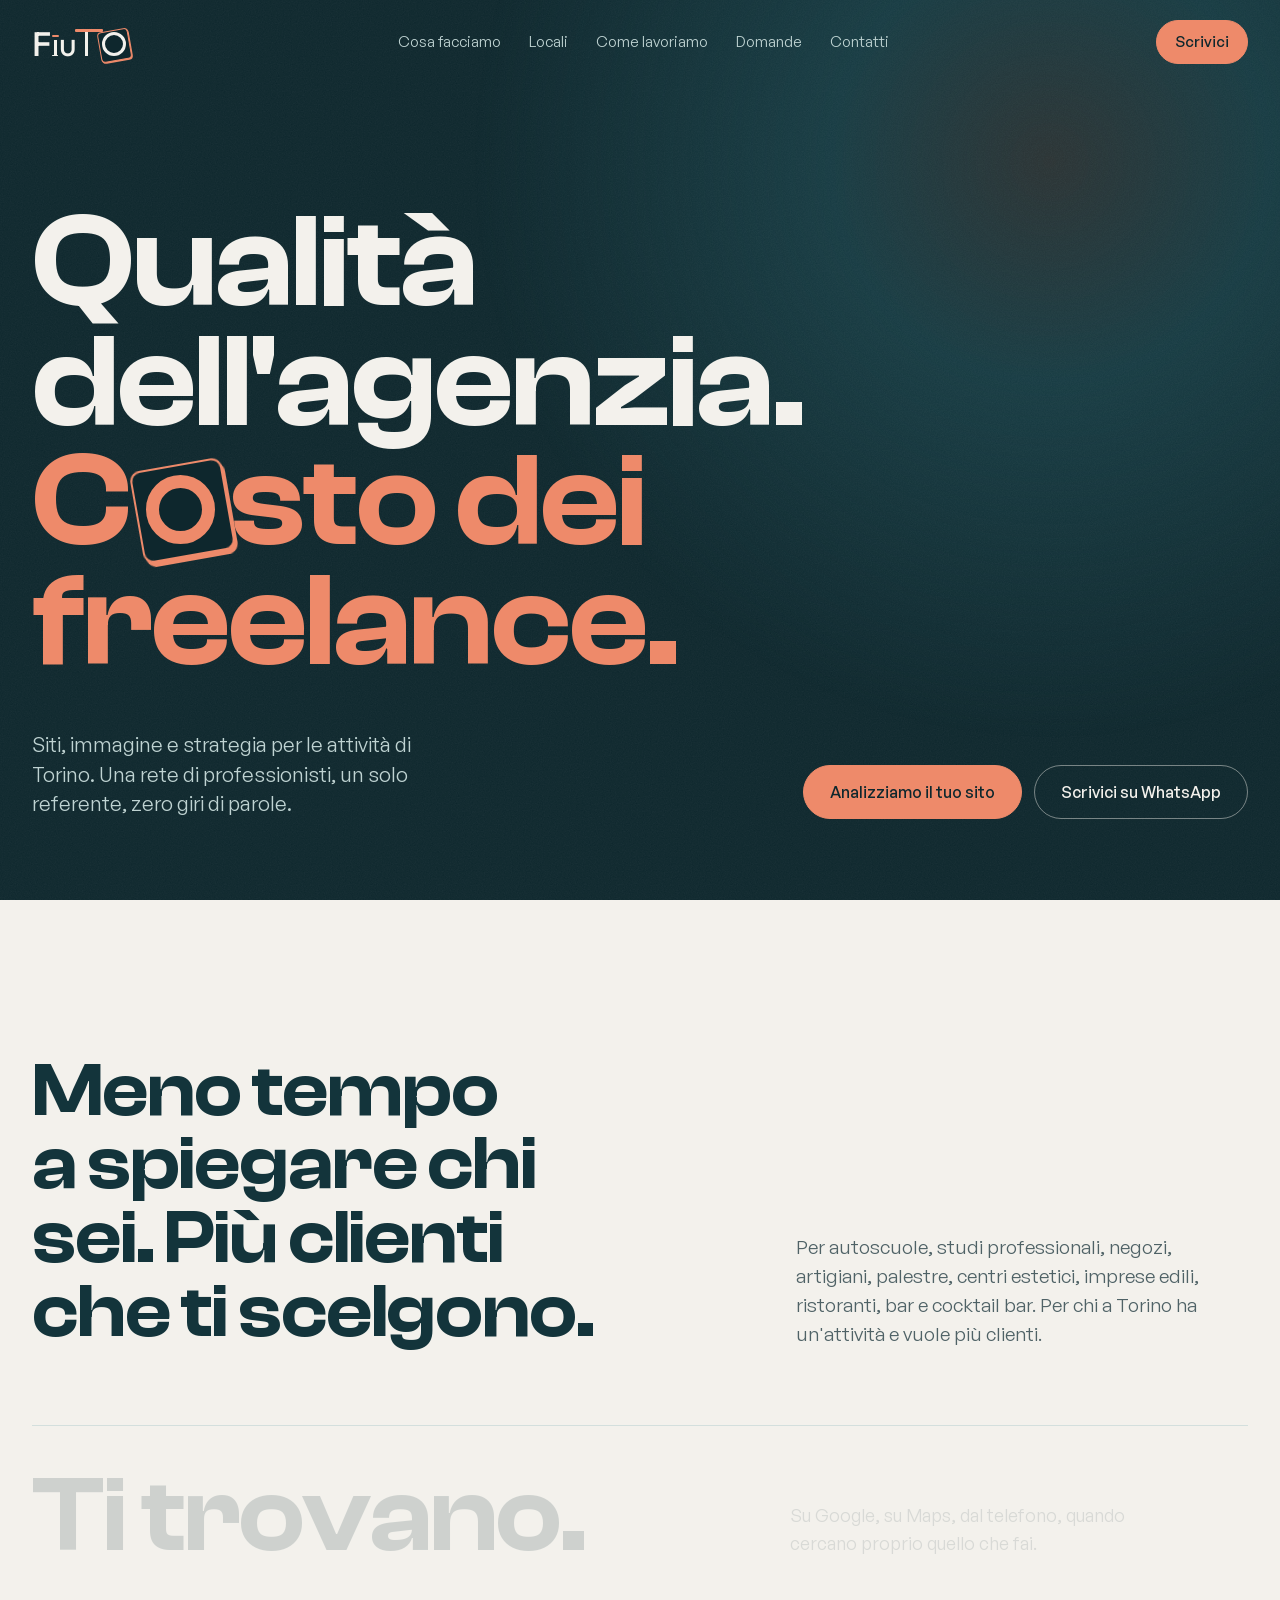
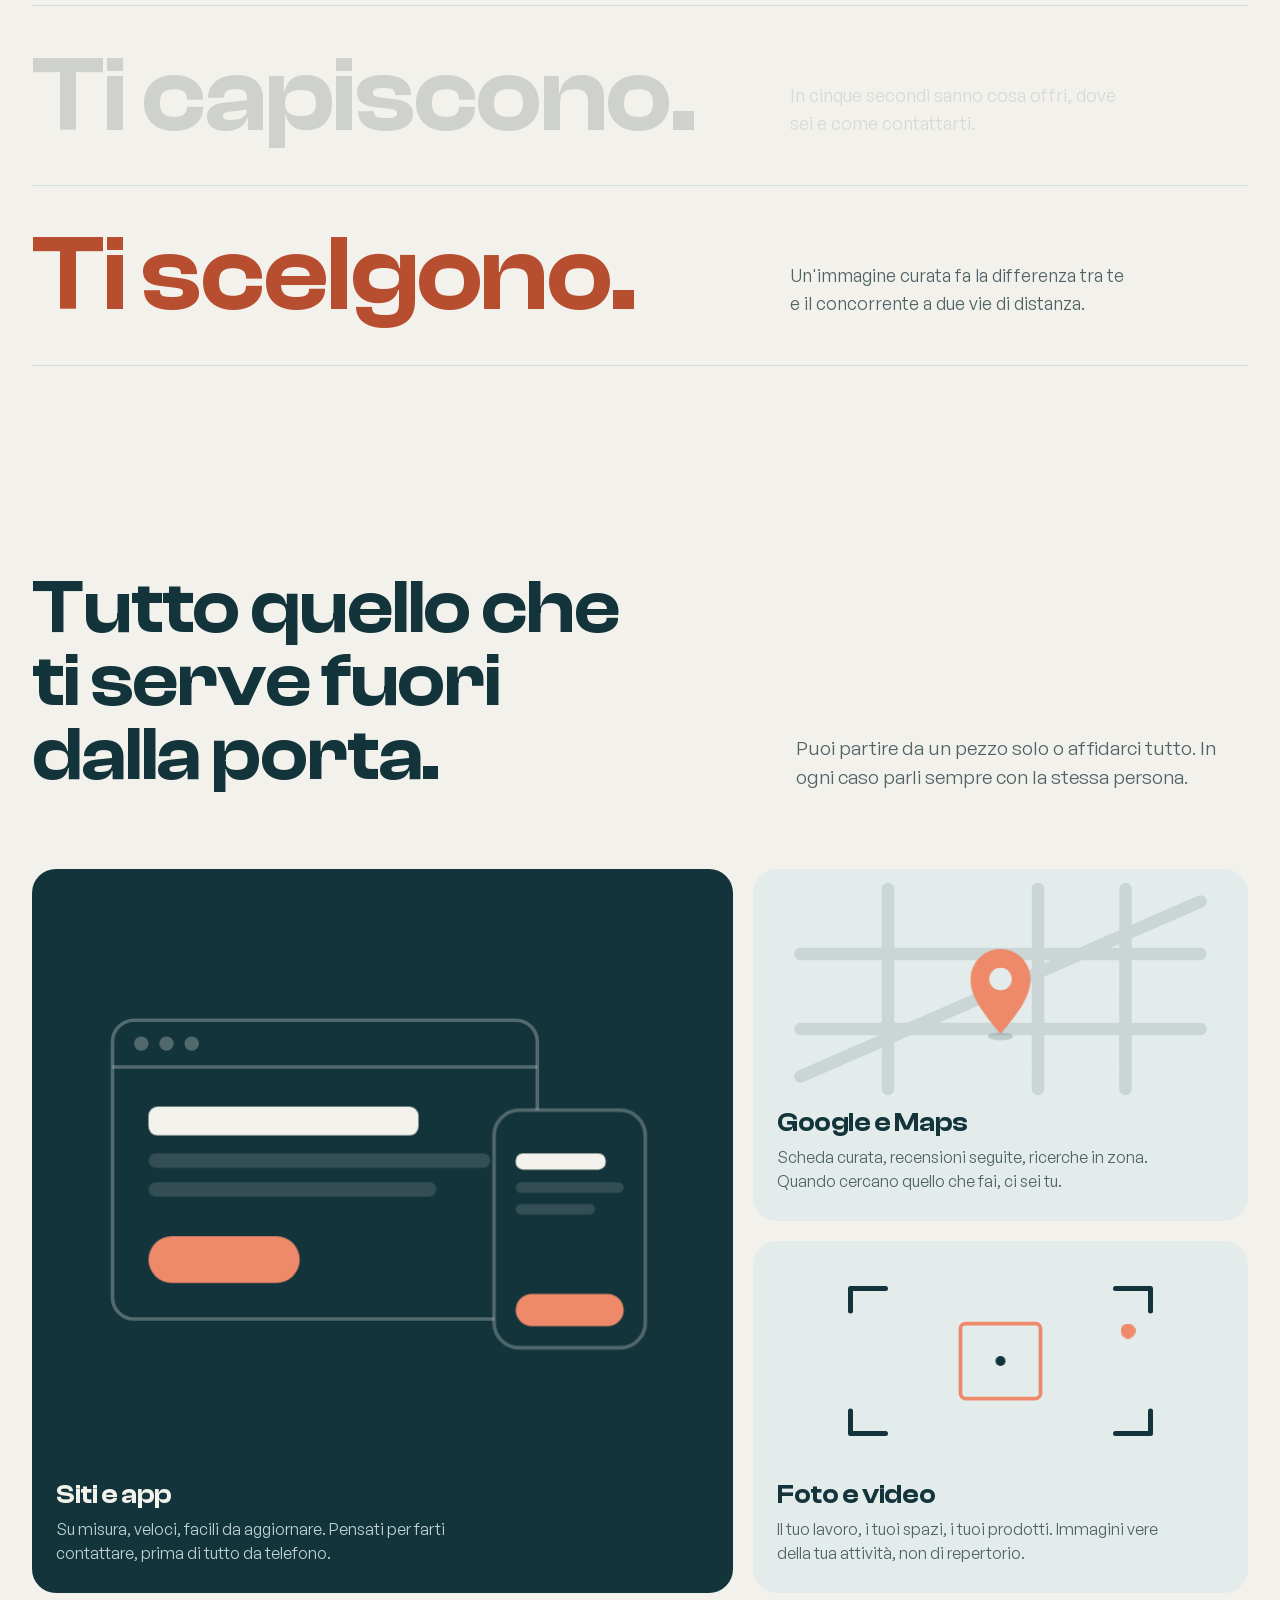
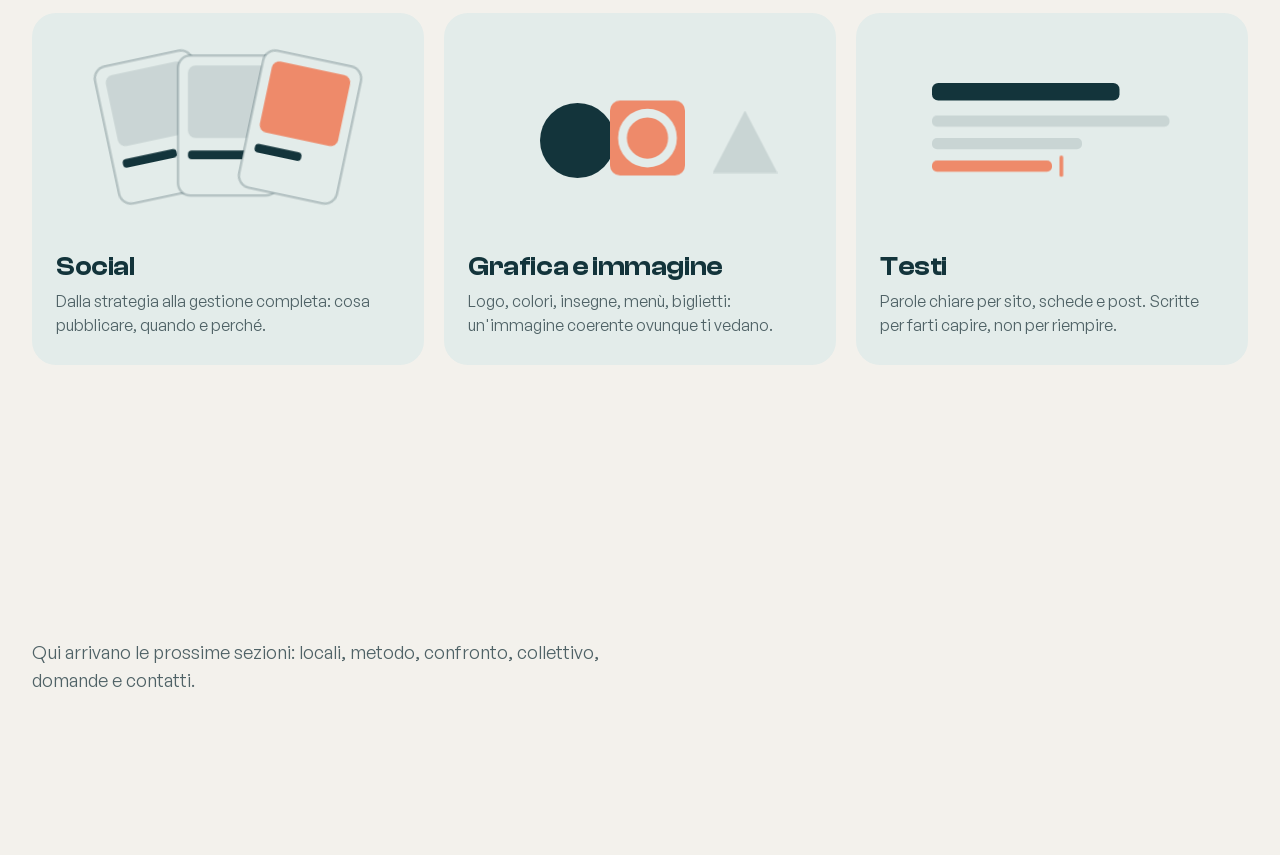
==== commit 87247129: "Home: sezioni "Cosa cambia" e "Cosa facciamo" (mosaico) - titoli rivelati parola per parola allo scr" ====
--- a/index.html
+++ b/index.html
@@ -86,7 +86,6 @@
 <main id="contenuto" tabindex="-1">
 <section class="hero" id="hero">
   <div class="hero-light" aria-hidden="true"></div>
-  <p class="hero-where fade" style="--i:0">Torino, di persona.<br>Resto d'Italia, da remoto.</p>
   <div class="wrap hero-body">
     <h1 class="hero-title" aria-label="Qualità dell'agenzia. Costo dei freelance.">
       <span class="line" aria-hidden="true"><span class="w" style="--i:0"><span>Qualità</span></span> <span class="w" style="--i:1"><span>dell'agenzia.</span></span></span>
@@ -102,10 +101,119 @@
   </div>
 </section>
 
+<section class="section changes" id="cambia">
+  <div class="wrap">
+    <div class="section-head">
+      <h2 class="h2" data-split>Meno tempo a spiegare chi sei. Più clienti che ti scelgono.</h2>
+      <p class="lead">Per autoscuole, studi professionali, negozi, artigiani, palestre, centri estetici, imprese edili, ristoranti, bar e cocktail bar. Per chi a Torino ha un'attività e vuole più clienti.</p>
+    </div>
+    <ol class="changes-list">
+      <li><span class="big">Ti trovano.</span><p>Su Google, su Maps, dal telefono, quando cercano proprio quello che fai.</p></li>
+      <li><span class="big">Ti capiscono.</span><p>In cinque secondi sanno cosa offri, dove sei e come contattarti.</p></li>
+      <li><span class="big">Ti scelgono.</span><p>Un'immagine curata fa la differenza tra te e il concorrente a due vie di distanza.</p></li>
+    </ol>
+  </div>
+</section>
+
+<section class="section services" id="servizi">
+  <div class="wrap">
+    <div class="section-head">
+      <h2 class="h2" data-split>Tutto quello che ti serve fuori dalla porta.</h2>
+      <p class="lead">Puoi partire da un pezzo solo o affidarci tutto. In ogni caso parli sempre con la stessa persona.</p>
+    </div>
+    <ul class="bento">
+      <li class="tile tile-web">
+        <div class="art" aria-hidden="true">
+          <svg viewBox="0 0 320 200" fill="none">
+            <g class="browser">
+              <rect x="10" y="14" width="236" height="166" rx="12" class="frame"/>
+              <path d="M10 40h236" class="hair"/>
+              <circle cx="26" cy="27" r="4" class="dot"/><circle cx="40" cy="27" r="4" class="dot"/><circle cx="54" cy="27" r="4" class="dot"/>
+              <rect x="30" y="62" width="150" height="16" rx="5" class="ink bar b1"/>
+              <rect x="30" y="88" width="190" height="8" rx="4" class="soft bar b2"/>
+              <rect x="30" y="104" width="160" height="8" rx="4" class="soft bar b3"/>
+              <rect x="30" y="134" width="84" height="26" rx="13" class="coral bar b4"/>
+            </g>
+            <g class="phone">
+              <rect x="222" y="64" width="84" height="132" rx="14" class="frame solid"/>
+              <rect x="234" y="88" width="50" height="9" rx="4" class="ink"/>
+              <rect x="234" y="104" width="60" height="6" rx="3" class="soft"/>
+              <rect x="234" y="116" width="44" height="6" rx="3" class="soft"/>
+              <rect x="234" y="166" width="60" height="18" rx="9" class="coral"/>
+            </g>
+          </svg>
+        </div>
+        <h3>Siti e app</h3>
+        <p>Su misura, veloci, facili da aggiornare. Pensati per farti contattare, prima di tutto da telefono.</p>
+      </li>
+      <li class="tile tile-maps">
+        <div class="art" aria-hidden="true">
+          <svg viewBox="0 0 320 160" fill="none">
+            <path d="M0 52h320M0 112h320M70 0v160M190 0v160M260 0v160M0 150L320 10" class="street"/>
+            <ellipse cx="160" cy="118" rx="26" ry="7" class="ripple"/>
+            <ellipse cx="160" cy="118" rx="10" ry="3" class="pin-shadow"/>
+            <g class="pin"><path d="M160 116c-15-18-24-30-24-44a24 24 0 0 1 48 0c0 14-9 26-24 44z" class="coral"/><circle cx="160" cy="72" r="9" class="hole"/></g>
+          </svg>
+        </div>
+        <h3>Google e Maps</h3>
+        <p>Scheda curata, recensioni seguite, ricerche in zona. Quando cercano quello che fai, ci sei tu.</p>
+      </li>
+      <li class="tile tile-photo">
+        <div class="art" aria-hidden="true">
+          <svg viewBox="0 0 320 160" fill="none">
+            <path d="M40 40V22h28M252 22h28v18M280 120v18h-28M68 138H40v-18" class="frame-line"/>
+            <rect x="128" y="50" width="64" height="60" rx="4" class="focus"/>
+            <circle cx="160" cy="80" r="4" class="ink"/>
+            <circle cx="262" cy="56" r="6" class="rec"/>
+          </svg>
+        </div>
+        <h3>Foto e video</h3>
+        <p>Il tuo lavoro, i tuoi spazi, i tuoi prodotti. Immagini vere della tua attività, non di repertorio.</p>
+      </li>
+      <li class="tile tile-social">
+        <div class="art" aria-hidden="true">
+          <svg viewBox="0 0 240 160" fill="none">
+            <g class="card c1"><rect x="80" y="18" width="80" height="112" rx="10" class="frame solid"/><rect x="88" y="26" width="64" height="58" rx="6" class="soft"/><rect x="88" y="94" width="44" height="7" rx="3" class="ink"/></g>
+            <g class="card c2"><rect x="80" y="18" width="80" height="112" rx="10" class="frame solid"/><rect x="88" y="26" width="64" height="58" rx="6" class="soft"/><rect x="88" y="94" width="52" height="7" rx="3" class="ink"/></g>
+            <g class="card c3"><rect x="80" y="18" width="80" height="112" rx="10" class="frame solid"/><rect x="88" y="26" width="64" height="58" rx="6" class="coral"/><rect x="88" y="94" width="38" height="7" rx="3" class="ink"/></g>
+          </svg>
+        </div>
+        <h3>Social</h3>
+        <p>Dalla strategia alla gestione completa: cosa pubblicare, quando e perché.</p>
+      </li>
+      <li class="tile tile-brand">
+        <div class="art" aria-hidden="true">
+          <svg viewBox="0 0 240 160" fill="none">
+            <circle cx="70" cy="86" r="30" class="ink shape s1"/>
+            <rect x="96" y="54" width="60" height="60" rx="8" class="coral shape s2"/>
+            <circle cx="126" cy="84" r="20" class="ring-shape shape s3"/>
+            <path d="M178 112l26-50 26 50z" class="soft shape s4"/>
+          </svg>
+        </div>
+        <h3>Grafica e immagine</h3>
+        <p>Logo, colori, insegne, menù, biglietti: un'immagine coerente ovunque ti vedano.</p>
+      </li>
+      <li class="tile tile-text">
+        <div class="art" aria-hidden="true">
+          <svg viewBox="0 0 240 160" fill="none">
+            <rect x="24" y="40" width="150" height="14" rx="5" class="ink bar t1"/>
+            <rect x="24" y="66" width="190" height="9" rx="4" class="soft bar t2"/>
+            <rect x="24" y="84" width="120" height="9" rx="4" class="soft bar t3"/>
+            <rect x="24" y="102" width="96" height="9" rx="4" class="coral bar t4"/>
+            <rect x="126" y="98" width="3" height="17" rx="1.5" class="caret"/>
+          </svg>
+        </div>
+        <h3>Testi</h3>
+        <p>Parole chiare per sito, schede e post. Scritte per farti capire, non per riempire.</p>
+      </li>
+    </ul>
+  </div>
+</section>
+
 <!-- SEGNAPOSTO DI LAVORO: le prossime sezioni arrivano nel passo successivo. Non va online così. -->
-<section class="wip" id="servizi">
-  <div class="wrap">
-    <p>Qui arrivano le prossime sezioni: cosa cambia, cosa facciamo, locali, metodo, confronto, collettivo, domande e contatti.</p>
+<section class="wip" id="locali">
+  <div class="wrap">
+    <p>Qui arrivano le prossime sezioni: locali, metodo, confronto, collettivo, domande e contatti.</p>
   </div>
 </section>
 </main>
--- a/style.css
+++ b/style.css
@@ -233,13 +233,6 @@
   transform: translate3d(var(--lx, 82vw), var(--ly, 18vh), 0);
 }
 .hero-body { width: 100%; display: flex; flex-direction: column; gap: clamp(28px, 4vw, 48px); padding-bottom: clamp(48px, 9vh, 112px); }
-.hero-where {
-  position: absolute; right: var(--gutter); top: calc(var(--header-h) + 28px);
-  font-size: 15px; line-height: 1.5; text-align: right; color: var(--on-dark-faint);
-}
-@media (min-width: 1320px) { .hero-where { right: calc((100vw - 1320px) / 2 + var(--gutter)); } }
-@media (max-width: 719px) { .hero-where { left: var(--gutter); right: auto; top: calc(var(--header-h) + 12px); text-align: left; } }
-
 .hero-title { font-size: clamp(46px, 10.4vw, 168px); line-height: .9; letter-spacing: var(--display-track); }
 .hero-title .line { display: block; }
 .hero-title .hl { color: var(--coral); }
@@ -275,6 +268,143 @@
 .anim .hero-title .line.hl { transform: translate3d(calc(var(--p, 0) * 7vw), 0, 0); }
 .anim .hero-foot { opacity: calc(1 - var(--p, 0) * 1.6); }
 
+/* ==========================================================
+   Sezioni
+   ========================================================== */
+.section { padding-block: clamp(88px, 12vw, 168px); }
+.section-head { display: grid; gap: 20px 64px; margin-bottom: clamp(48px, 6vw, 88px); }
+@media (min-width: 900px) { .section-head { grid-template-columns: minmax(0, 1.55fr) minmax(0, 1fr); align-items: end; } }
+.h2 { font-size: clamp(38px, 6vw, 92px); line-height: .96; letter-spacing: var(--display-track); }
+.lead { max-width: 42ch; font-size: clamp(18px, 1.5vw, 21px); line-height: 1.5; color: var(--muted); }
+
+/* titoli che si rivelano allo scroll (le parole le divide lo script) */
+.h2 .w { display: inline-block; vertical-align: top; padding-bottom: .1em; margin-bottom: -.1em; clip-path: inset(-1em -0.2em 0 -0.2em); }
+.h2 .w > span { display: inline-block; transform: translateY(110%); }
+.h2.in .w > span { transform: none; transition: transform 1s var(--ease-out) calc(var(--i) * 55ms); }
+
+/* ---------- Cosa cambia: tre frasi che si accendono scorrendo ---------- */
+.changes-list { list-style: none; margin: 0; padding: 0; border-bottom: 1px solid var(--line); }
+.changes-list li { display: grid; gap: 10px 48px; padding-block: clamp(22px, 3vw, 40px); border-top: 1px solid var(--line); }
+@media (min-width: 900px) {
+  .changes-list li { grid-template-columns: minmax(0, 1.55fr) minmax(0, 1fr); align-items: end; }
+  .changes-list .big { white-space: nowrap; font-size: min(6.4vw, 124px); }
+}
+.services { padding-top: clamp(24px, 4vw, 64px); }
+.changes-list .big { font-family: var(--display); font-weight: 600; font-size: clamp(46px, 8.4vw, 132px); line-height: .95; letter-spacing: var(--display-track); }
+.changes-list li:nth-child(3) .big { color: var(--accent); }
+.changes-list p { max-width: 34ch; font-size: clamp(17px, 1.4vw, 20px); color: var(--muted); padding-bottom: .5em; }
+.anim .changes-list li .big, .anim .changes-list li p { opacity: .16; transition: opacity .7s ease; }
+.anim .changes-list li p { transition-delay: .12s; }
+.anim .changes-list li.lit .big, .anim .changes-list li.lit p { opacity: 1; }
+
+/* ---------- Cosa facciamo: mosaico ---------- */
+.bento { list-style: none; margin: 0; padding: 0; display: grid; gap: 16px; grid-template-columns: minmax(0, 1fr); }
+@media (min-width: 720px) {
+  .bento { grid-template-columns: repeat(2, minmax(0, 1fr)); }
+  .tile-web, .tile-text { grid-column: span 2; }
+}
+@media (min-width: 1000px) {
+  .bento { grid-template-columns: repeat(12, minmax(0, 1fr)); gap: 20px; }
+  .tile-web { grid-column: span 7; grid-row: span 2; }
+  .tile-maps, .tile-photo { grid-column: span 5; }
+  .tile-social, .tile-brand, .tile-text { grid-column: span 4; }
+}
+.tile {
+  --tile-bg: var(--surface); --art-ink: var(--fg); --art-line: rgba(19, 52, 59, .22); --art-soft: rgba(19, 52, 59, .12);
+  position: relative; display: flex; flex-direction: column; gap: 8px; min-width: 0; overflow: hidden;
+  padding: 20px 24px 28px; border-radius: 24px; background: var(--tile-bg);
+}
+.tile h3 { font-size: clamp(24px, 2.1vw, 32px); line-height: 1.05; letter-spacing: var(--display-track); }
+.tile p { color: var(--muted); font-size: 16px; line-height: 1.5; max-width: 40ch; }
+.tile-web { --tile-bg: var(--petrol); --art-ink: var(--cream); --art-line: rgba(243, 241, 236, .28); --art-soft: rgba(243, 241, 236, .14); color: var(--on-dark); }
+.tile-web p { color: var(--on-dark-muted); }
+@media (prefers-color-scheme: dark) {
+  :root:not([data-theme="light"]) .tile { --art-line: rgba(243, 241, 236, .24); --art-soft: rgba(243, 241, 236, .12); }
+  :root:not([data-theme="light"]) .tile-web { box-shadow: inset 0 0 0 1px rgba(243, 241, 236, .1); }
+}
+:root[data-theme="dark"] .tile { --art-line: rgba(243, 241, 236, .24); --art-soft: rgba(243, 241, 236, .12); }
+
+.art { display: grid; place-items: center; margin-bottom: 12px; }
+.art svg { display: block; width: 100%; height: auto; max-height: 200px; overflow: visible; }
+.tile-web .art { flex: 1; min-height: 220px; }
+.tile-web .art svg { max-height: 360px; }
+.art * { transform-box: fill-box; }
+.art .frame { stroke: var(--art-line); stroke-width: 2; }
+.art .solid { fill: var(--tile-bg); }
+.art .hair { stroke: var(--art-line); stroke-width: 2; }
+.art .dot { fill: var(--art-line); }
+.art .ink { fill: var(--art-ink); }
+.art .soft { fill: var(--art-soft); }
+.art .coral { fill: var(--coral); }
+.art .street { stroke: var(--art-soft); stroke-width: 10; stroke-linecap: round; }
+.art .hole { fill: var(--tile-bg); }
+.art .ripple { stroke: var(--coral); stroke-width: 2; opacity: 0; transform-origin: 50% 50%; }
+.art .pin-shadow { fill: var(--art-ink); opacity: .18; transform-origin: 50% 50%; }
+.art .frame-line { stroke: var(--art-ink); stroke-width: 4; stroke-linecap: round; stroke-linejoin: round; }
+.art .focus { stroke: var(--coral); stroke-width: 3; transform-origin: 50% 50%; }
+.art .rec { fill: var(--coral); }
+.art .ring-shape { stroke: var(--tile-bg); stroke-width: 7; }
+.art .caret { fill: var(--coral); }
+.art .bar { transform-origin: 0 50%; }
+.art .shape { transform-origin: 50% 50%; }
+.art .card { transform-origin: 50% 100%; }
+.tile-social .c1 { transform: translateX(-46px) rotate(-12deg); }
+.tile-social .c3 { transform: translateX(46px) rotate(12deg); }
+.tile-photo .art { position: relative; }
+.tile-photo .art::after { content: ""; position: absolute; inset: -20px -24px 0; background: var(--cream); opacity: 0; pointer-events: none; }
+
+/* micro-animazioni: partono quando la tessera entra nello schermo e, col mouse, a ogni passaggio */
+.tile.play .b1 { animation: draw .7s var(--ease-out) .05s both; }
+.tile.play .b2 { animation: draw .7s var(--ease-out) .15s both; }
+.tile.play .b3 { animation: draw .7s var(--ease-out) .25s both; }
+.tile.play .b4 { animation: pop .6s var(--ease-out) .4s both; }
+.tile.play .phone { animation: rise .9s var(--ease-out) .2s both; }
+.tile.play .pin { animation: pin-drop .9s linear both; }
+.tile.play .pin-shadow { animation: shadow-in .9s linear both; }
+.tile.play .ripple { animation: ripple 1s ease-out .45s both; }
+.tile.play .focus { animation: focus .8s var(--ease-out) both; }
+.tile.play .art::after { animation: flash .5s ease-out .75s both; }
+.tile.play .rec { animation: blink .5s steps(1) .1s 3 both; }
+.tile.play .c1 { animation: fan-l .8s var(--ease-out) both; }
+.tile.play .c3 { animation: fan-r .8s var(--ease-out) both; }
+.tile.play .s1 { animation: spin-in .7s var(--ease-out) 0s both; }
+.tile.play .s2 { animation: spin-in .7s var(--ease-out) .1s both; }
+.tile.play .s3 { animation: pop .6s var(--ease-out) .35s both; }
+.tile.play .s4 { animation: spin-in .7s var(--ease-out) .2s both; }
+.tile.play .t1 { animation: draw .5s steps(8) 0s both; }
+.tile.play .t2 { animation: draw .5s steps(10) .45s both; }
+.tile.play .t3 { animation: draw .4s steps(7) .9s both; }
+.tile.play .t4 { animation: draw .4s steps(6) 1.25s both; }
+.tile.play .caret { animation: caret 1.65s steps(1) both; }
+
+@keyframes draw { from { transform: scaleX(0); } }
+@keyframes pop { 0% { transform: scale(0); } 70% { transform: scale(1.12); } 100% { transform: none; } }
+@keyframes rise { from { opacity: 0; transform: translateY(40px) rotate(4deg); } }
+@keyframes pin-drop {
+  0% { opacity: 0; transform: translateY(-70px); animation-timing-function: cubic-bezier(.55, 0, 1, .45); }
+  10% { opacity: 1; }
+  45% { transform: translateY(0) scale(1.06, .92); animation-timing-function: cubic-bezier(0, .55, .45, 1); }
+  65% { transform: translateY(-14px); animation-timing-function: cubic-bezier(.55, 0, 1, .45); }
+  82% { transform: translateY(0); animation-timing-function: cubic-bezier(0, .55, .45, 1); }
+  91% { transform: translateY(-3px); }
+  100% { opacity: 1; transform: none; }
+}
+@keyframes shadow-in { 0% { transform: scale(.2); opacity: 0; } 45% { transform: scale(1.1); opacity: .2; } 65% { transform: scale(.8); } 100% { transform: none; opacity: .18; } }
+@keyframes ripple { from { opacity: .9; transform: scale(.3); } to { opacity: 0; transform: scale(2.4); } }
+@keyframes focus { 0% { opacity: .2; transform: scale(1.9); } 60% { opacity: 1; transform: scale(.94); } 100% { transform: none; } }
+@keyframes flash { from { opacity: .55; } to { opacity: 0; } }
+@keyframes blink { 50% { opacity: 0; } }
+@keyframes fan-l { from { transform: none; } }
+@keyframes fan-r { from { transform: none; } }
+@keyframes spin-in { from { opacity: 0; transform: scale(.3) rotate(-90deg); } }
+@keyframes caret {
+  0% { transform: translate(-102px, -58px); }
+  30% { transform: translate(48px, -58px); }
+  57% { transform: translate(88px, -32px); }
+  78% { transform: translate(18px, -14px); }
+  100% { transform: none; }
+}
+
 /* ---------- Cursore curato (solo mouse) ---------- */
 .cursor { display: none; }
 @media (hover: hover) and (pointer: fine) {
@@ -298,4 +428,5 @@
   *, *::before, *::after { transition: none !important; animation: none !important; }
   .menu { clip-path: none; }
   .menu-links li, .menu-contacts { opacity: 1; transform: none; }
-}
+  .h2 .w > span { transform: none; }
+}
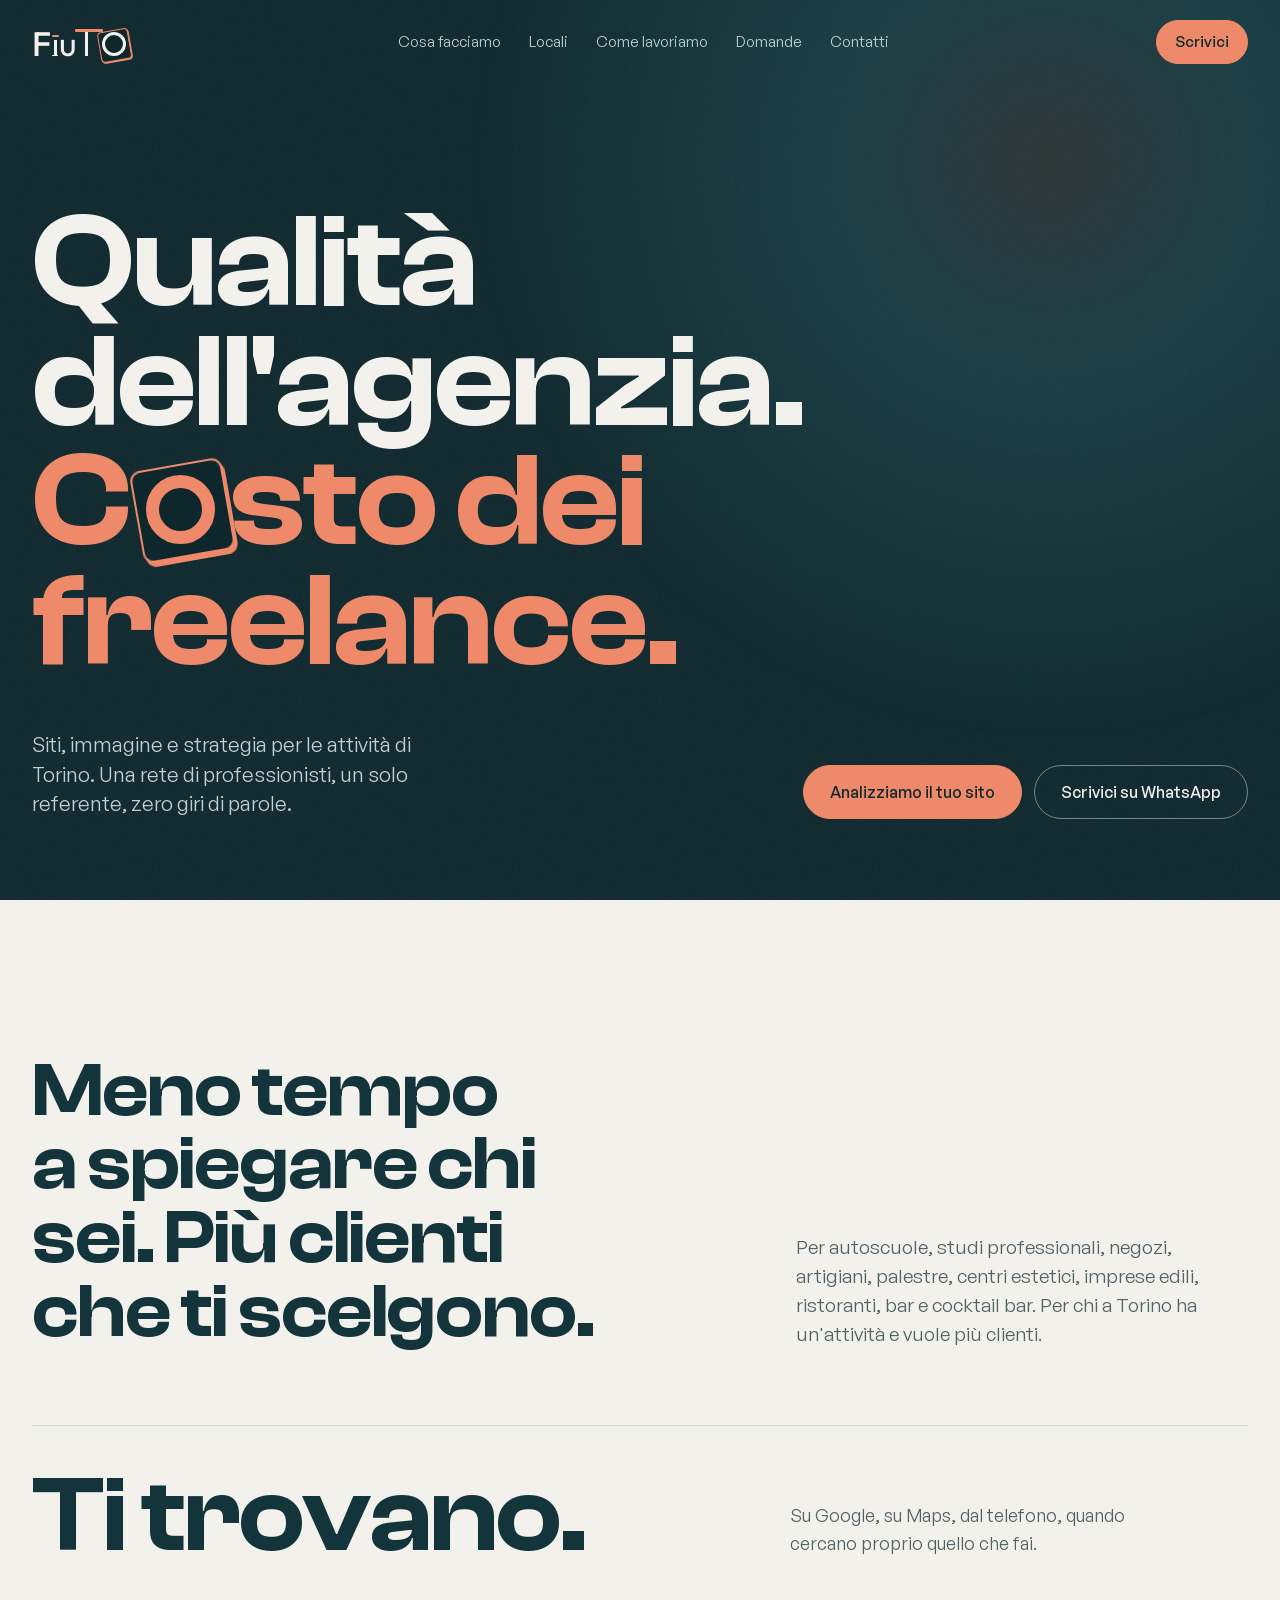
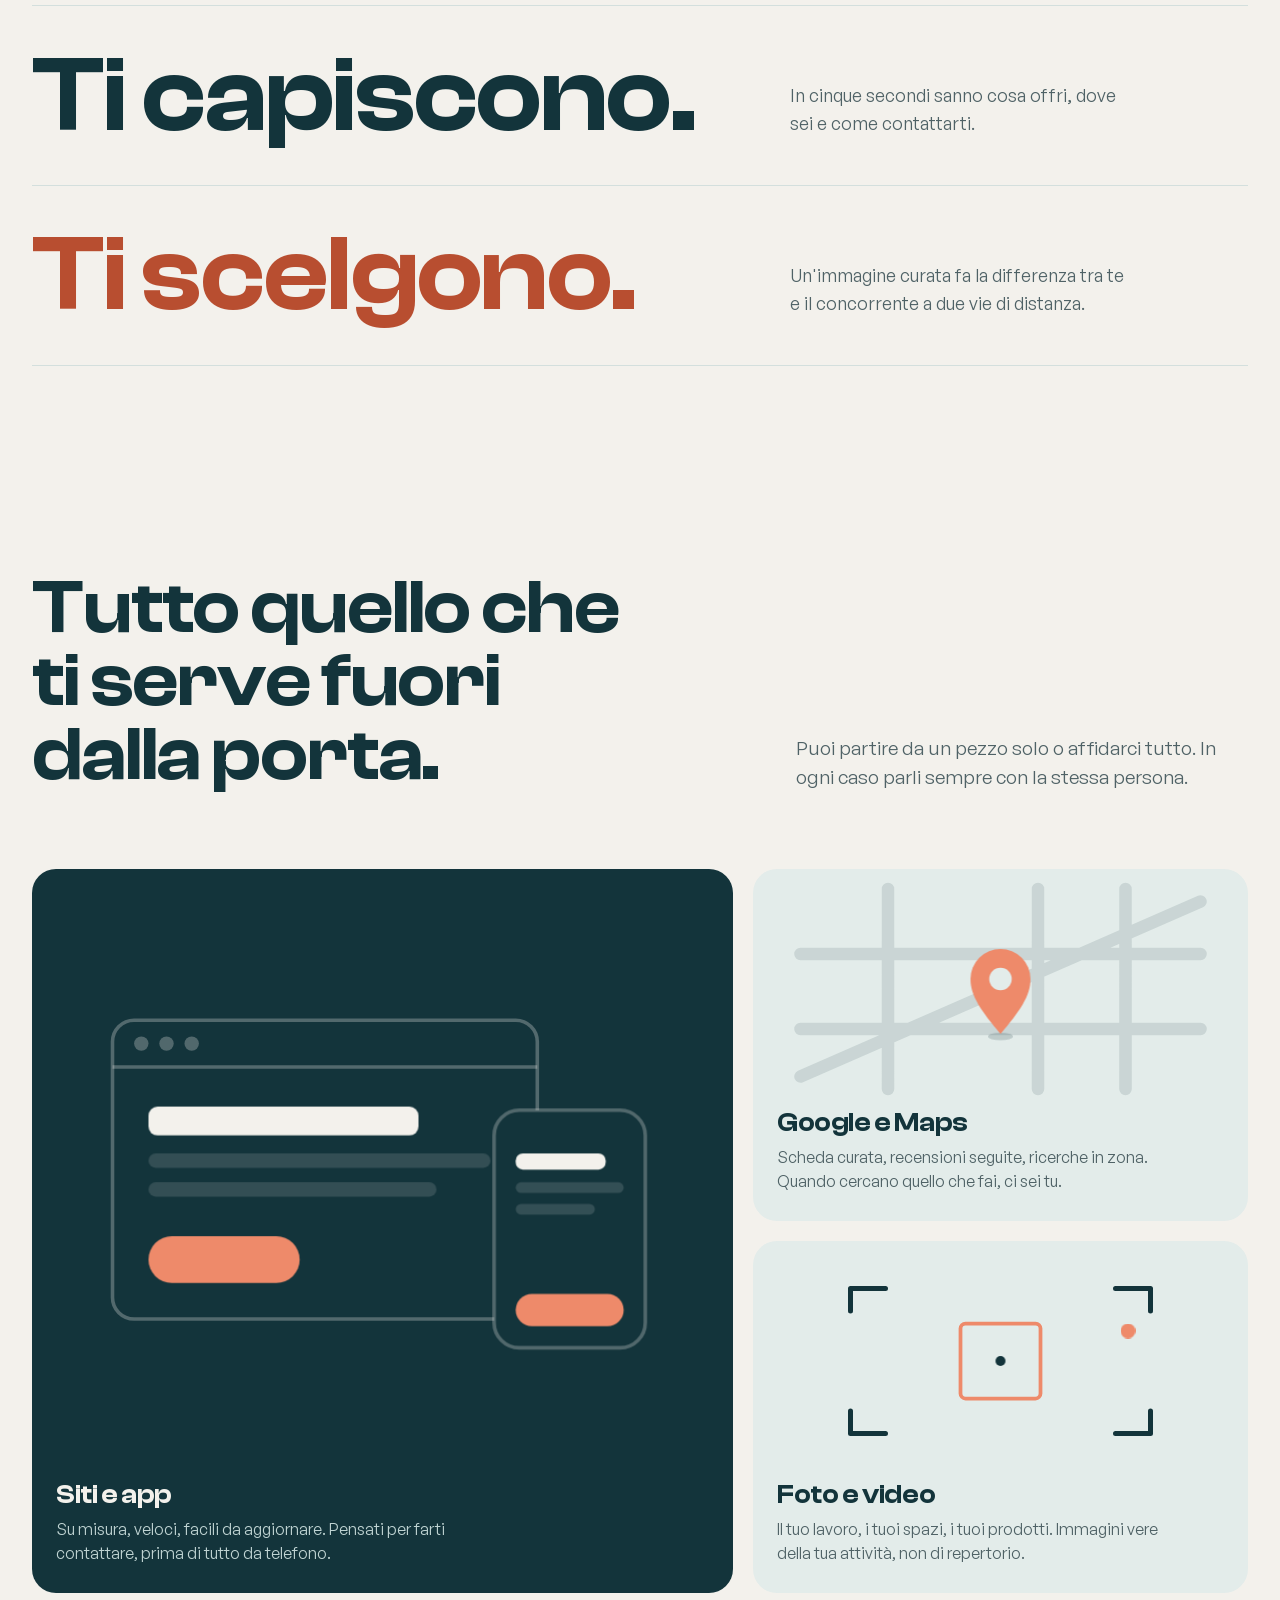
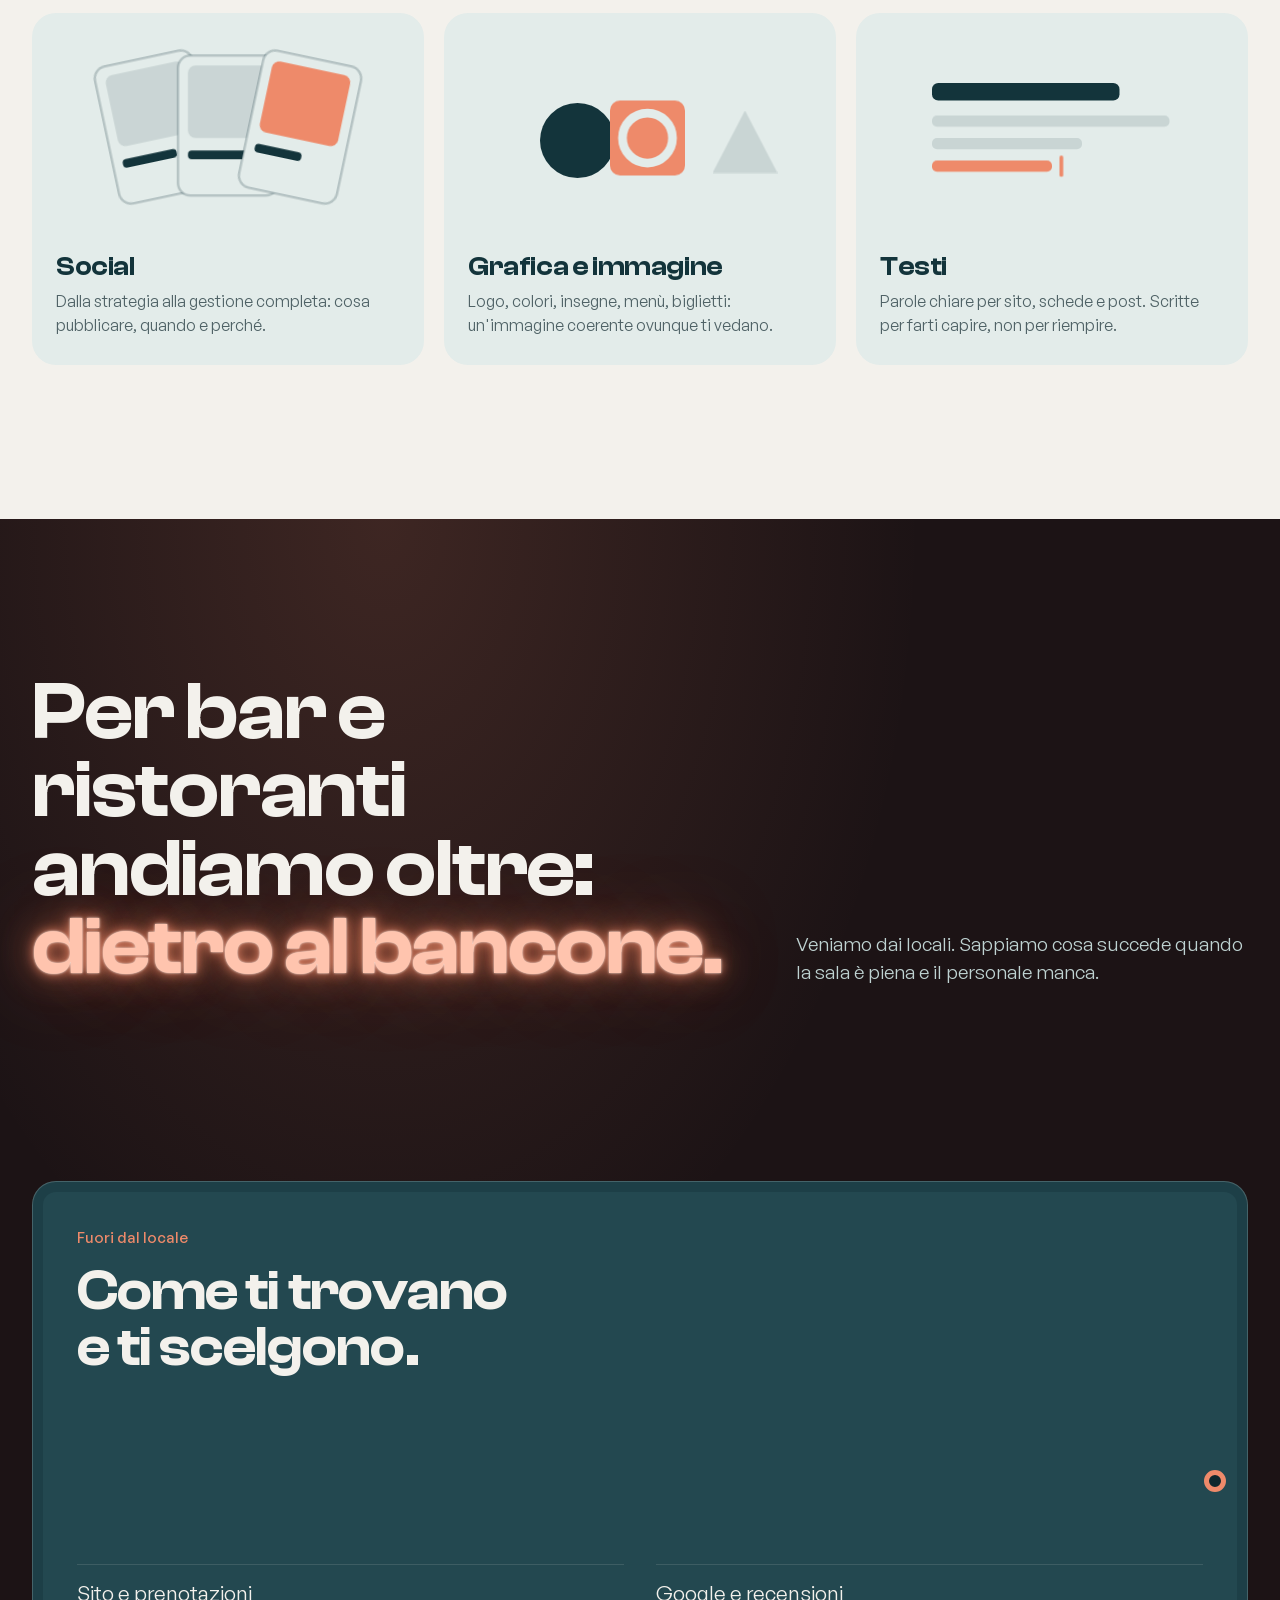
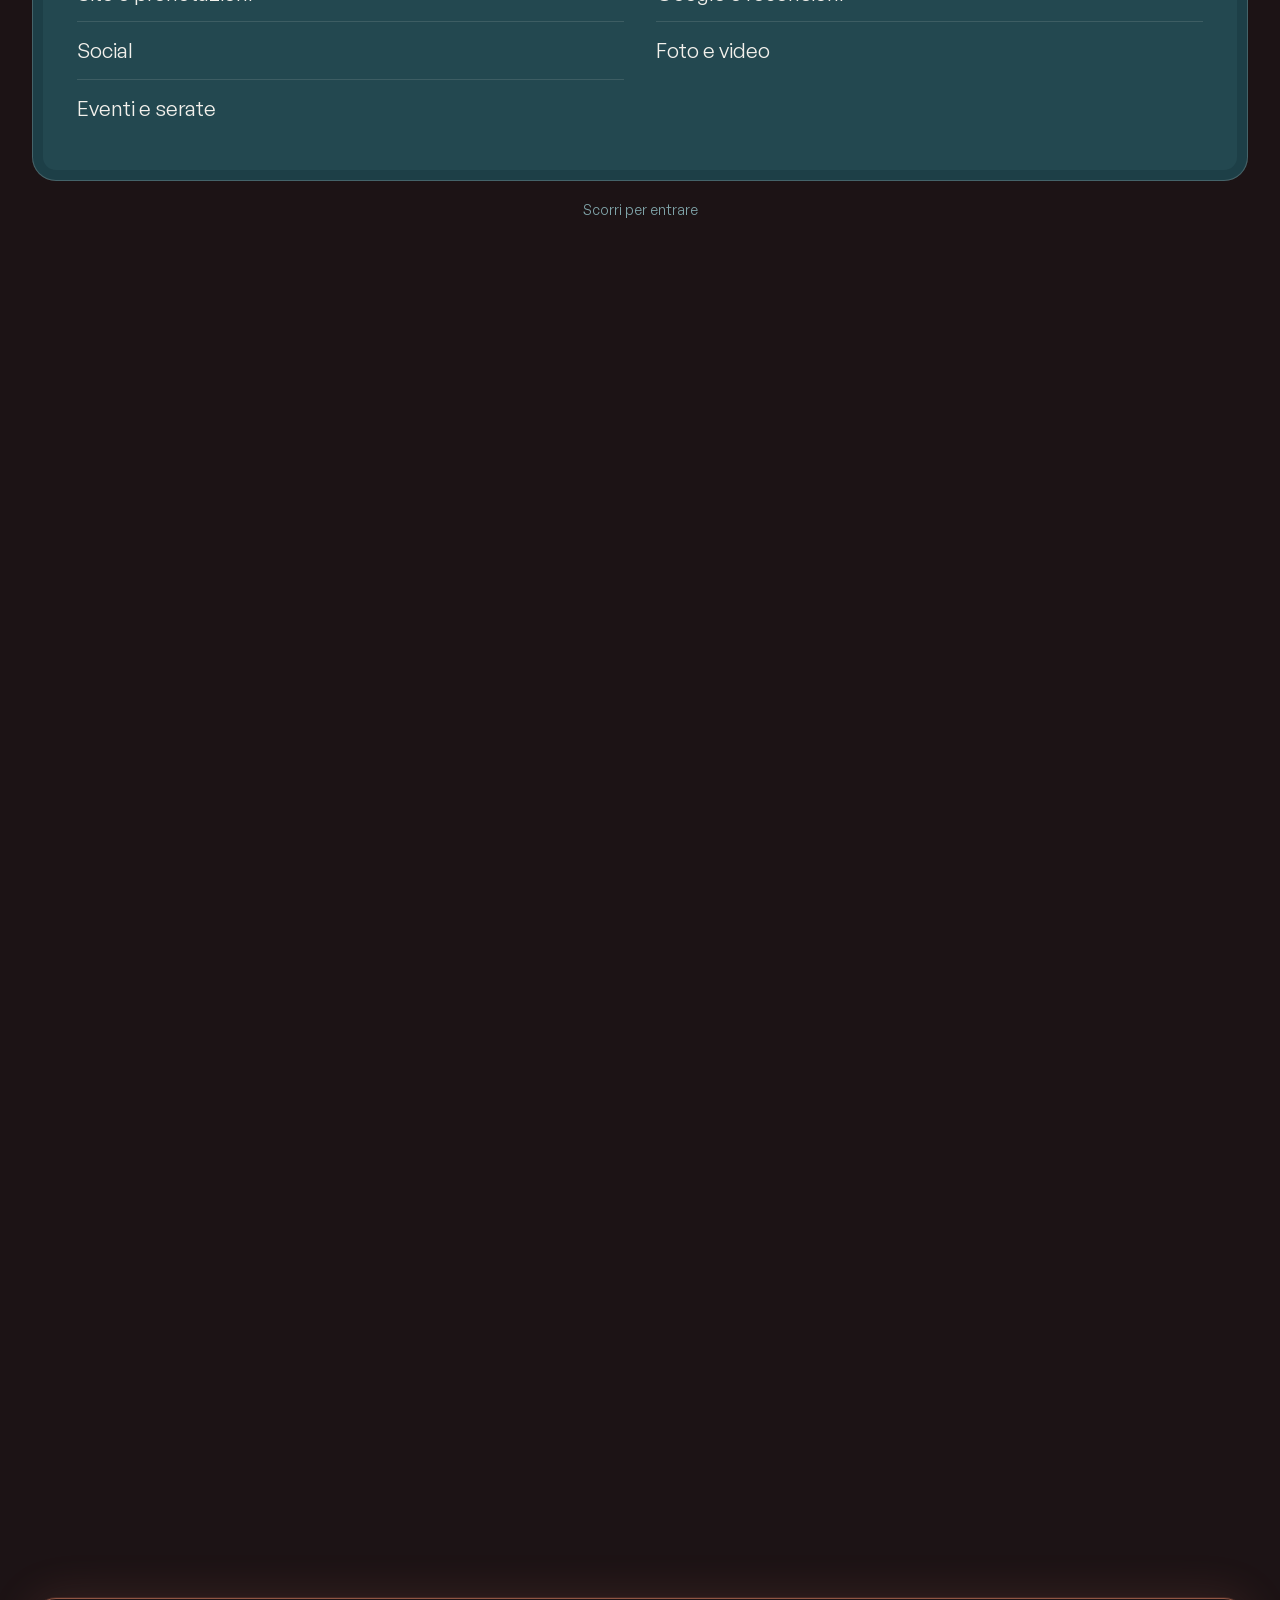
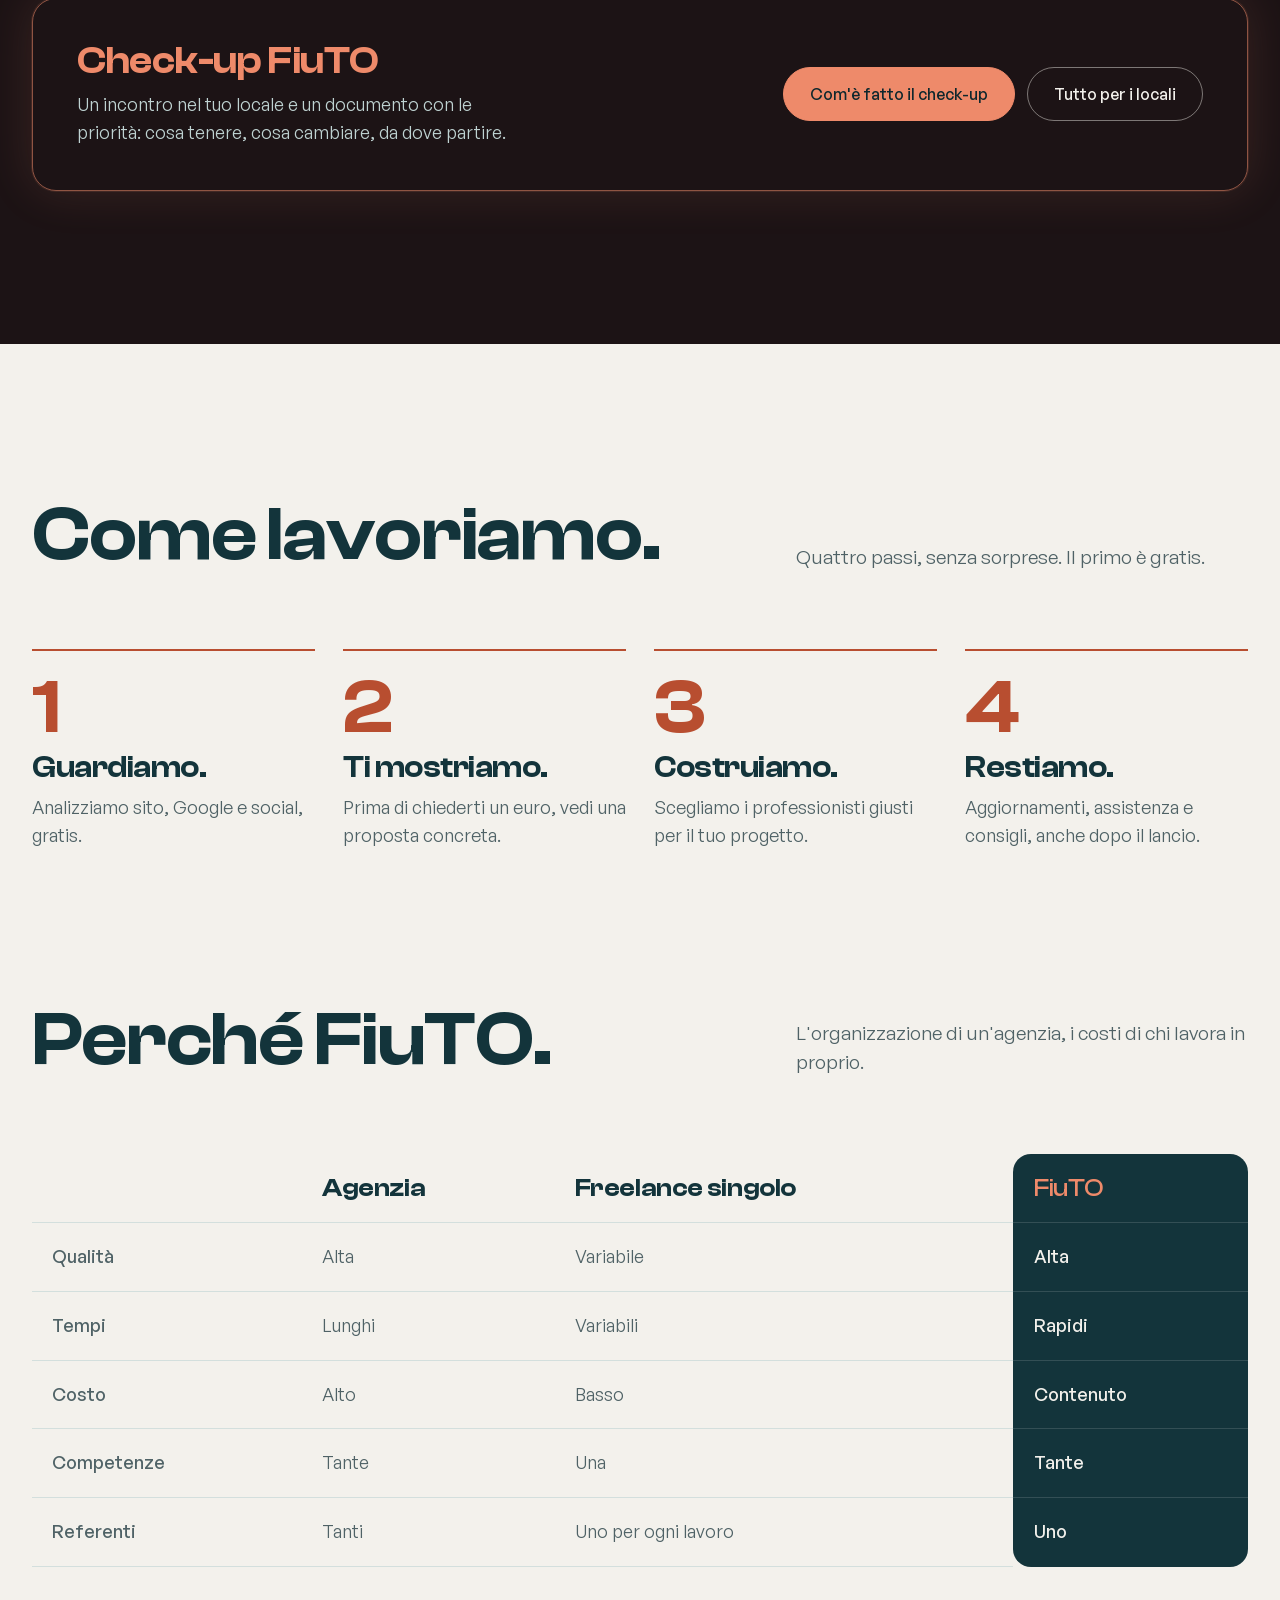
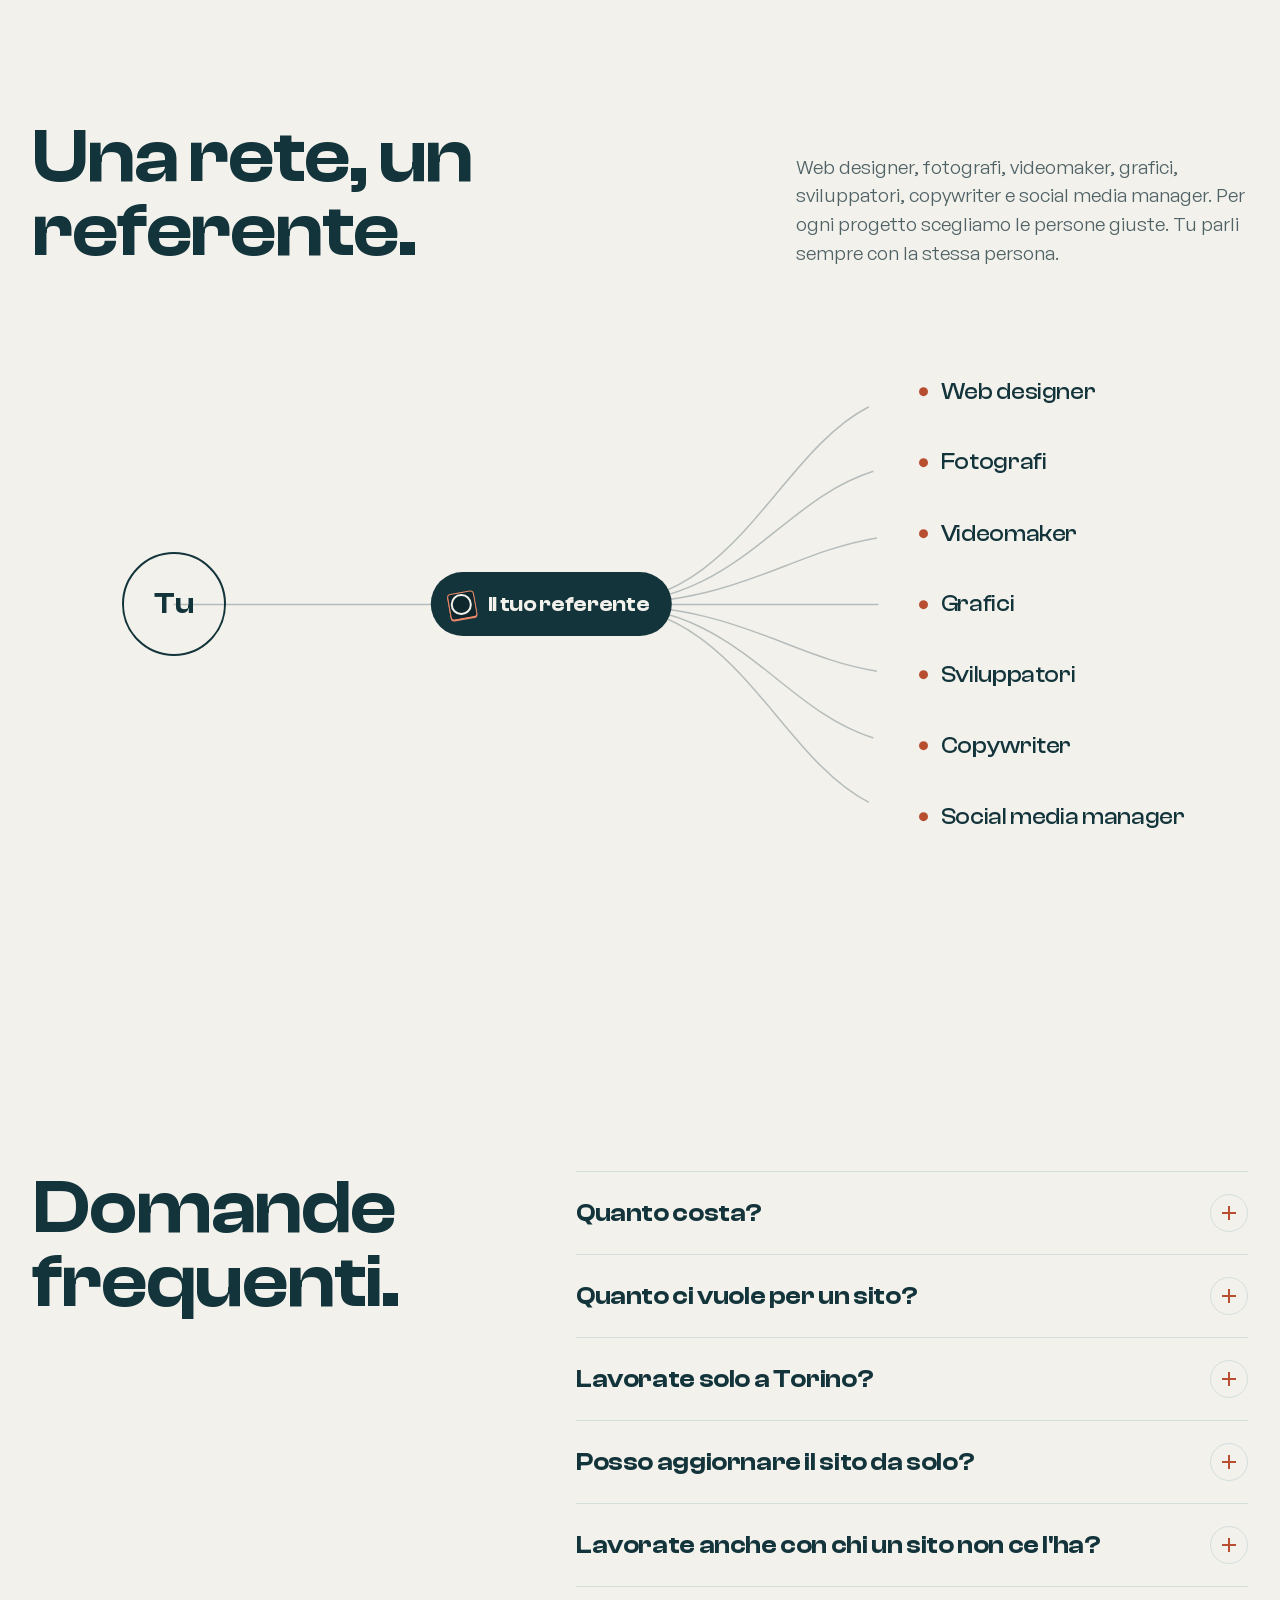
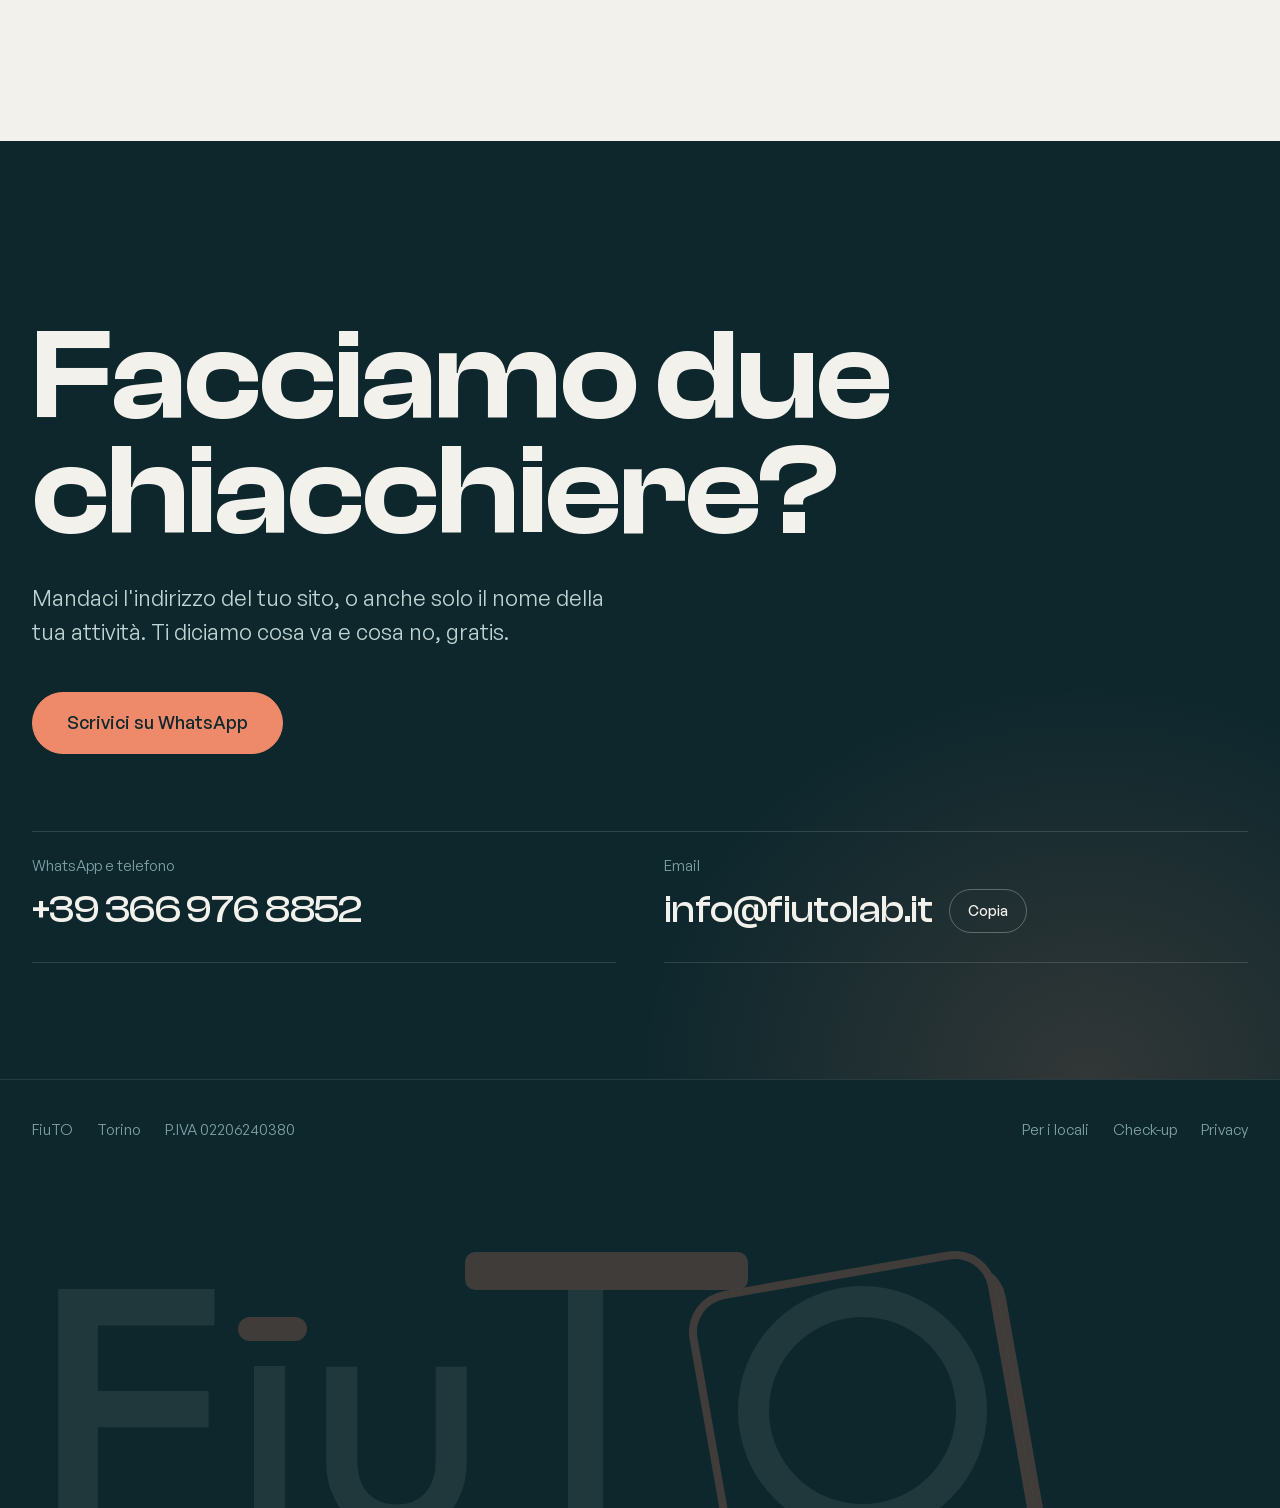
==== commit 5ebfb4c3: "Nuovo sito: home completa, pagine locali, check-up, privacy e 404 - home: locali con neon e porta fu" ====
--- a/index.html
+++ b/index.html
@@ -39,6 +39,9 @@
 <script type="application/ld+json">
 {"@context":"https://schema.org","@type":"ProfessionalService","name":"FiuTO","url":"https://fiutolab.it/","logo":"https://fiutolab.it/apple-touch-icon.png","image":"https://fiutolab.it/og-image.png","description":"Collettivo di freelance per i piccoli business di Torino: siti e app, Google e Maps, foto e video, social, grafica e testi. Per bar e ristoranti anche consulenza su margini, acquisti e personale.","slogan":"Qualità dell'agenzia, costo dei freelance.","email":"info@fiutolab.it","telephone":"+393669768852","vatID":"IT02206240380","address":{"@type":"PostalAddress","addressLocality":"Torino","addressRegion":"TO","addressCountry":"IT"},"areaServed":[{"@type":"City","name":"Torino"},{"@type":"Country","name":"Italia"}],"knowsLanguage":"it"}
 </script>
+<script type="application/ld+json">
+{"@context": "https://schema.org", "@type": "FAQPage", "mainEntity": [{"@type": "Question", "name": "Quanto costa?", "acceptedAnswer": {"@type": "Answer", "text": "Dipende dal progetto. Dopo l'analisi ricevi un preventivo chiaro, voce per voce, senza sorprese."}}, {"@type": "Question", "name": "Quanto ci vuole per un sito?", "acceptedAnswer": {"@type": "Answer", "text": "Di solito poche settimane. Una prima proposta la vedi molto prima."}}, {"@type": "Question", "name": "Lavorate solo a Torino?", "acceptedAnswer": {"@type": "Answer", "text": "Torino e dintorni di persona, il resto d'Italia da remoto."}}, {"@type": "Question", "name": "Posso aggiornare il sito da solo?", "acceptedAnswer": {"@type": "Answer", "text": "Sì. Oppure ci pensiamo noi."}}, {"@type": "Question", "name": "Lavorate anche con chi un sito non ce l'ha?", "acceptedAnswer": {"@type": "Answer", "text": "Soprattutto."}}]}
+</script>
 <script data-goatcounter="https://fiutolab.goatcounter.com/count" async src="//gc.zgo.at/count.js"></script>
 <script src="/main.js" defer></script>
 </head>
@@ -51,7 +54,7 @@
 
 <header class="site-header" id="top">
   <div class="wrap">
-    <a class="logo" href="#top" aria-label="FiuTO, torna all'inizio"><span class="f" aria-hidden="true">F</span><span class="lg-i" aria-hidden="true"><span class="stem"></span><span class="base"></span><span class="seat"></span></span><span class="u" aria-hidden="true">u</span><span class="lg-t" aria-hidden="true"><span class="stem"></span><span class="plank"></span></span><span class="lg-o" aria-hidden="true"><span class="shadow"></span><span class="mat"></span><span class="ring"></span></span></a>
+    <a class="logo" href="#top"><span class="sr-only">FiuTO, torna all'inizio</span><span class="f" aria-hidden="true">F</span><span class="lg-i" aria-hidden="true"><span class="stem"></span><span class="base"></span><span class="seat"></span></span><span class="u" aria-hidden="true">u</span><span class="lg-t" aria-hidden="true"><span class="stem"></span><span class="plank"></span></span><span class="lg-o" aria-hidden="true"><span class="shadow"></span><span class="mat"></span><span class="ring"></span></span></a>
     <nav class="nav" aria-label="Sezioni">
       <a href="#servizi">Cosa facciamo</a>
       <a href="#locali">Locali</a>
@@ -210,13 +213,188 @@
   </div>
 </section>
 
-<!-- SEGNAPOSTO DI LAVORO: le prossime sezioni arrivano nel passo successivo. Non va online così. -->
-<section class="wip" id="locali">
-  <div class="wrap">
-    <p>Qui arrivano le prossime sezioni: locali, metodo, confronto, collettivo, domande e contatti.</p>
+<section class="night" id="locali">
+  <div class="wrap night-head">
+    <h2 class="h2 neon-title"><span data-split>Per bar e ristoranti andiamo oltre:</span> <span class="neon">dietro al bancone.</span></h2>
+    <p class="lead">Veniamo dai locali. Sappiamo cosa succede quando la sala è piena e il personale manca.</p>
+  </div>
+
+  <div class="door-scroll">
+    <div class="door-stage">
+      <div class="wrap">
+        <div class="door-frame">
+          <div class="room room-in">
+            <p class="room-tag">Dentro il locale</p>
+            <h3>Quanto rende ogni coperto.</h3>
+            <ul>
+              <li>Scontrino medio</li>
+              <li>Food e drink cost</li>
+              <li>Acquisti e fornitori</li>
+              <li>Organizzazione e personale</li>
+              <li>Formazione</li>
+            </ul>
+          </div>
+          <div class="door">
+            <div class="room room-out">
+              <p class="room-tag">Fuori dal locale</p>
+              <h3>Come ti trovano e ti scelgono.</h3>
+              <ul>
+                <li>Sito e prenotazioni</li>
+                <li>Google e recensioni</li>
+                <li>Social</li>
+                <li>Foto e video</li>
+                <li>Eventi e serate</li>
+              </ul>
+            </div>
+            <span class="door-knob" aria-hidden="true"></span>
+          </div>
+        </div>
+        <p class="door-hint" aria-hidden="true">Scorri per entrare</p>
+      </div>
+    </div>
+  </div>
+
+  <div class="wrap">
+    <div class="checkup-card">
+      <div>
+        <h3>Check-up FiuTO</h3>
+        <p>Un incontro nel tuo locale e un documento con le priorità: cosa tenere, cosa cambiare, da dove partire.</p>
+      </div>
+      <div class="actions">
+        <a class="btn btn-coral" href="/check-up/" data-magnetic data-goatcounter-click="Check-up · home · locali">Com'è fatto il check-up</a>
+        <a class="btn btn-ghost" href="/locali/" data-magnetic data-goatcounter-click="Pagina locali · home">Tutto per i locali</a>
+      </div>
+    </div>
+  </div>
+</section>
+
+<section class="section steps-section" id="metodo">
+  <div class="wrap">
+    <div class="section-head">
+      <h2 class="h2" data-split>Come lavoriamo.</h2>
+      <p class="lead">Quattro passi, senza sorprese. Il primo è gratis.</p>
+    </div>
+    <ol class="steps">
+      <li><span class="step-n" aria-hidden="true">1</span><h3>Guardiamo.</h3><p>Analizziamo sito, Google e social, gratis.</p></li>
+      <li><span class="step-n" aria-hidden="true">2</span><h3>Ti mostriamo.</h3><p>Prima di chiederti un euro, vedi una proposta concreta.</p></li>
+      <li><span class="step-n" aria-hidden="true">3</span><h3>Costruiamo.</h3><p>Scegliamo i professionisti giusti per il tuo progetto.</p></li>
+      <li><span class="step-n" aria-hidden="true">4</span><h3>Restiamo.</h3><p>Aggiornamenti, assistenza e consigli, anche dopo il lancio.</p></li>
+    </ol>
+  </div>
+</section>
+
+<section class="section compare-section" id="perche">
+  <div class="wrap">
+    <div class="section-head">
+      <h2 class="h2" data-split>Perché FiuTO.</h2>
+      <p class="lead">L'organizzazione di un'agenzia, i costi di chi lavora in proprio.</p>
+    </div>
+    <div class="compare-wrap">
+      <table class="compare">
+        <caption class="sr-only">Agenzia, freelance singolo e FiuTO a confronto</caption>
+        <thead>
+          <tr><td></td><th scope="col">Agenzia</th><th scope="col">Freelance singolo</th><th scope="col" class="us"><span>FiuTO</span></th></tr>
+        </thead>
+        <tbody>
+          <tr><th scope="row">Qualità</th><td>Alta</td><td>Variabile</td><td class="us">Alta</td></tr>
+          <tr><th scope="row">Tempi</th><td>Lunghi</td><td>Variabili</td><td class="us">Rapidi</td></tr>
+          <tr><th scope="row">Costo</th><td>Alto</td><td>Basso</td><td class="us">Contenuto</td></tr>
+          <tr><th scope="row">Competenze</th><td>Tante</td><td>Una</td><td class="us">Tante</td></tr>
+          <tr><th scope="row">Referenti</th><td>Tanti</td><td>Uno per ogni lavoro</td><td class="us">Uno</td></tr>
+        </tbody>
+      </table>
+    </div>
+  </div>
+</section>
+
+<section class="section team-section" id="collettivo">
+  <div class="wrap">
+    <div class="section-head">
+      <h2 class="h2" data-split>Una rete, un referente.</h2>
+      <p class="lead">Web designer, fotografi, videomaker, grafici, sviluppatori, copywriter e social media manager. Per ogni progetto scegliamo le persone giuste. Tu parli sempre con la stessa persona.</p>
+    </div>
+    <div class="net" aria-hidden="true">
+      <svg class="net-lines" viewBox="0 0 1000 440" preserveAspectRatio="none">
+        <path pathLength="1" d="M120 220H400"/>
+        <path pathLength="1" d="M480 220C620 220 640 40 760 40"/>
+        <path pathLength="1" d="M480 220C620 220 640 100 760 100"/>
+        <path pathLength="1" d="M480 220C620 220 650 160 760 160"/>
+        <path pathLength="1" d="M480 220H760"/>
+        <path pathLength="1" d="M480 220C620 220 650 280 760 280"/>
+        <path pathLength="1" d="M480 220C620 220 640 340 760 340"/>
+        <path pathLength="1" d="M480 220C620 220 640 400 760 400"/>
+      </svg>
+      <span class="node node-you">Tu</span>
+      <span class="node node-ref"><span class="logo-mini lg-o"><span class="shadow"></span><span class="mat"></span><span class="ring"></span></span>Il tuo referente</span>
+      <ul class="roles">
+        <li style="--r:0">Web designer</li>
+        <li style="--r:1">Fotografi</li>
+        <li style="--r:2">Videomaker</li>
+        <li style="--r:3">Grafici</li>
+        <li style="--r:4">Sviluppatori</li>
+        <li style="--r:5">Copywriter</li>
+        <li style="--r:6">Social media manager</li>
+      </ul>
+    </div>
+  </div>
+</section>
+
+<section class="section faq-section" id="domande">
+  <div class="wrap faq-grid">
+    <div class="section-head">
+      <h2 class="h2" data-split>Domande frequenti.</h2>
+    </div>
+    <div class="faq">
+      <details>
+        <summary>Quanto costa?</summary>
+        <p>Dipende dal progetto. Dopo l'analisi ricevi un preventivo chiaro, voce per voce, senza sorprese.</p>
+      </details>
+      <details>
+        <summary>Quanto ci vuole per un sito?</summary>
+        <p>Di solito poche settimane. Una prima proposta la vedi molto prima.</p>
+      </details>
+      <details>
+        <summary>Lavorate solo a Torino?</summary>
+        <p>Torino e dintorni di persona, il resto d'Italia da remoto.</p>
+      </details>
+      <details>
+        <summary>Posso aggiornare il sito da solo?</summary>
+        <p>Sì. Oppure ci pensiamo noi.</p>
+      </details>
+      <details>
+        <summary>Lavorate anche con chi un sito non ce l'ha?</summary>
+        <p>Soprattutto.</p>
+      </details>
+    </div>
+  </div>
+</section>
+
+<section class="closing" id="contatti">
+  <div class="wrap">
+    <h2 class="closing-title" data-split>Facciamo due chiacchiere?</h2>
+    <p class="closing-sub">Mandaci l'indirizzo del tuo sito, o anche solo il nome della tua attività. Ti diciamo cosa va e cosa no, gratis.</p>
+    <div class="actions">
+      <a class="btn btn-coral btn-lg" href="https://wa.me/393669768852?text=Ciao%20FiuTO%2C%20vorrei%20un'analisi%20gratuita.%20Il%20mio%20sito%20(o%20la%20mia%20attivit%C3%A0)%20%C3%A8%3A%20" target="_blank" rel="noopener" data-magnetic data-goatcounter-click="WhatsApp · home · chiusura">Scrivici su WhatsApp</a>
+    </div>
+    <ul class="contact-list">
+      <li><span class="k">WhatsApp e telefono</span><a href="tel:+393669768852" data-goatcounter-click="Telefono · home · chiusura">+39 366 976 8852</a></li>
+      <li><span class="k">Email</span><span class="v"><a href="mailto:info@fiutolab.it" id="email-addr" data-goatcounter-click="Email · home · chiusura">info@fiutolab.it</a><button class="copy" type="button" data-copy="info@fiutolab.it" data-goatcounter-click="Copia email · home">Copia</button></span></li>
+    </ul>
   </div>
 </section>
 </main>
+
+<footer class="site-footer">
+  <div class="wrap">
+    <div class="footer-row">
+      <div class="footer-info"><span>FiuTO</span><span>Torino</span><span>P.IVA 02206240380</span></div>
+      <nav aria-label="Altre pagine"><a href="/locali/">Per i locali</a><a href="/check-up/">Check-up</a><a href="/privacy/">Privacy</a></nav>
+    </div>
+    <span class="logo footer-mark" aria-hidden="true"><span class="f">F</span><span class="lg-i"><span class="stem"></span><span class="base"></span><span class="seat"></span></span><span class="u">u</span><span class="lg-t"><span class="stem"></span><span class="plank"></span></span><span class="lg-o"><span class="shadow"></span><span class="mat"></span><span class="ring"></span></span></span>
+  </div>
+</footer>
+
+<a class="wa-float" id="wa-float" href="https://wa.me/393669768852?text=Ciao%20FiuTO%2C%20vi%20scrivo%20dal%20sito." target="_blank" rel="noopener" data-goatcounter-click="WhatsApp · home · pulsante fisso"><svg viewBox="0 0 24 24" fill="none" stroke="currentColor" stroke-width="1.8" stroke-linecap="round" stroke-linejoin="round" aria-hidden="true"><path d="M20.5 11.6a8.4 8.4 0 0 1-12.4 7.4L3.5 20.5l1.5-4.4a8.4 8.4 0 1 1 15.5-4.5z"/><path d="M9 8.6c.2-.4.5-.5.8-.5h.5l1 2.2-.6.8a5.6 5.6 0 0 0 2.5 2.5l.8-.6 2.2 1v.5c0 .3-.1.6-.5.8-1.6.9-6.6-2.5-6.7-6.7z"/></svg>Scrivici</a>
 
 </body>
 </html>
--- a/style.css
+++ b/style.css
@@ -149,6 +149,8 @@
 .nav a { position: relative; text-decoration: none; color: var(--on-dark-muted); padding-block: 10px; transition: color .2s; }
 .nav a::after { content: ""; position: absolute; left: 0; right: 0; bottom: 4px; height: 1.5px; background: var(--coral); transform: scaleX(0); transform-origin: right; transition: transform .35s var(--ease-out); }
 .nav a:hover { color: var(--on-dark); }
+.nav a[aria-current="page"] { color: var(--on-dark); }
+.nav a[aria-current="page"]::after { transform: scaleX(1); }
 .nav a:hover::after { transform: scaleX(1); transform-origin: left; }
 .header-actions { display: flex; align-items: center; gap: 8px; }
 .intro .site-header .logo { visibility: hidden; }
@@ -278,9 +280,9 @@
 .lead { max-width: 42ch; font-size: clamp(18px, 1.5vw, 21px); line-height: 1.5; color: var(--muted); }
 
 /* titoli che si rivelano allo scroll (le parole le divide lo script) */
-.h2 .w { display: inline-block; vertical-align: top; padding-bottom: .1em; margin-bottom: -.1em; clip-path: inset(-1em -0.2em 0 -0.2em); }
-.h2 .w > span { display: inline-block; transform: translateY(110%); }
-.h2.in .w > span { transform: none; transition: transform 1s var(--ease-out) calc(var(--i) * 55ms); }
+[data-split] .w { display: inline-block; vertical-align: top; padding-bottom: .1em; margin-bottom: -.1em; clip-path: inset(-1em -0.2em 0 -0.2em); }
+[data-split] .w > span { display: inline-block; transform: translateY(110%); }
+[data-split].in .w > span { transform: none; transition: transform 1s var(--ease-out) calc(var(--i) * 55ms); }
 
 /* ---------- Cosa cambia: tre frasi che si accendono scorrendo ---------- */
 .changes-list { list-style: none; margin: 0; padding: 0; border-bottom: 1px solid var(--line); }
@@ -293,9 +295,9 @@
 .changes-list .big { font-family: var(--display); font-weight: 600; font-size: clamp(46px, 8.4vw, 132px); line-height: .95; letter-spacing: var(--display-track); }
 .changes-list li:nth-child(3) .big { color: var(--accent); }
 .changes-list p { max-width: 34ch; font-size: clamp(17px, 1.4vw, 20px); color: var(--muted); padding-bottom: .5em; }
-.anim .changes-list li .big, .anim .changes-list li p { opacity: .16; transition: opacity .7s ease; }
-.anim .changes-list li p { transition-delay: .12s; }
-.anim .changes-list li.lit .big, .anim .changes-list li.lit p { opacity: 1; }
+.anim .changes-list li .big, .anim .changes-list li p { opacity: 0; transform: translateX(-0.6em); transition: opacity .8s ease, transform 1s var(--ease-out); }
+.anim .changes-list li p { transform: translateY(14px); transition-delay: .15s; }
+.anim .changes-list li.lit .big, .anim .changes-list li.lit p { opacity: 1; transform: none; }
 
 /* ---------- Cosa facciamo: mosaico ---------- */
 .bento { list-style: none; margin: 0; padding: 0; display: grid; gap: 16px; grid-template-columns: minmax(0, 1fr); }
@@ -405,6 +407,308 @@
   100% { transform: none; }
 }
 
+/* ---------- Per i locali: la sezione che si accende ---------- */
+.night {
+  --night: #1C1315;
+  position: relative; isolation: isolate; overflow: clip;
+  padding-block: clamp(88px, 12vw, 168px); background: var(--petrol-deep); color: var(--on-dark);
+  transition: background-color 1.4s ease;
+}
+.night::before {
+  content: ""; position: absolute; inset: 0; z-index: -1; pointer-events: none;
+  background: radial-gradient(60% 40% at 30% 0%, rgba(238, 138, 106, .16), rgba(238, 138, 106, 0) 70%);
+  opacity: 0; transition: opacity 1.6s ease;
+}
+.night.lit, html:not(.anim) .night { background: var(--night); }
+.night.lit::before, html:not(.anim) .night::before { opacity: 1; }
+.night .lead { color: var(--on-dark-muted); }
+.night-head { display: grid; gap: 20px 64px; margin-bottom: clamp(40px, 5vw, 72px); }
+@media (min-width: 900px) { .night-head { grid-template-columns: minmax(0, 1.55fr) minmax(0, 1fr); align-items: end; } }
+.neon-title { font-size: clamp(38px, 6.4vw, 104px); }
+.neon {
+  display: inline-block; color: #FFC4AE;
+  text-shadow: 0 0 .03em #FFF1EA, 0 0 .14em rgba(238, 138, 106, .95), 0 0 .42em rgba(224, 115, 79, .7), 0 0 1em rgba(224, 115, 79, .4);
+}
+.anim .night:not(.lit) .neon { color: rgba(243, 241, 236, .2); text-shadow: none; }
+.anim .night.lit .neon { animation: neon-on 1.4s steps(1) .5s both; }
+@keyframes neon-on {
+  0%   { color: rgba(243, 241, 236, .2); text-shadow: none; }
+  12%  { color: #FFC4AE; text-shadow: 0 0 .14em rgba(238, 138, 106, .95), 0 0 .42em rgba(224, 115, 79, .7); }
+  18%  { color: rgba(243, 241, 236, .2); text-shadow: none; }
+  30%  { color: #FFC4AE; text-shadow: 0 0 .14em rgba(238, 138, 106, .95), 0 0 .42em rgba(224, 115, 79, .7); }
+  36%  { color: rgba(243, 241, 236, .3); text-shadow: none; }
+  52%  { color: #FFC4AE; text-shadow: 0 0 .03em #FFF1EA, 0 0 .14em rgba(238, 138, 106, .95), 0 0 .42em rgba(224, 115, 79, .7), 0 0 1em rgba(224, 115, 79, .4); }
+}
+
+/* fuori e dentro: di base due riquadri affiancati */
+.door-frame { display: grid; gap: 16px; }
+@media (min-width: 720px) { .door-frame { grid-template-columns: repeat(2, minmax(0, 1fr)); } }
+.door { order: -1; position: relative; }
+.room {
+  display: flex; flex-direction: column; gap: 14px; height: 100%;
+  padding: clamp(24px, 3.4vw, 48px); border-radius: 24px;
+  background: rgba(243, 241, 236, .04); border: 1px solid rgba(243, 241, 236, .12);
+}
+.room-in { border-color: rgba(238, 138, 106, .45); background: rgba(238, 138, 106, .07); box-shadow: inset 0 0 60px rgba(238, 138, 106, .08); }
+.room-tag { font-size: 15px; font-weight: 500; color: var(--coral); }
+.room h3 { font-size: clamp(28px, 3.4vw, 52px); line-height: 1; letter-spacing: var(--display-track); max-width: 14ch; }
+.room ul { list-style: none; margin: auto 0 0; padding: 18px 0 0; display: grid; gap: 0 32px; }
+@media (min-width: 1000px) { .room ul { grid-template-columns: repeat(2, minmax(0, 1fr)); } }
+.room li { padding-block: 9px; border-top: 1px solid rgba(243, 241, 236, .12); font-size: clamp(17px, 1.4vw, 20px); }
+.door-knob, .door-hint { display: none; }
+
+/* con le animazioni: la porta si apre scorrendo */
+.anim .door-scroll { height: 230vh; }
+.anim .door-stage { position: sticky; top: 0; height: 100vh; height: 100svh; display: flex; flex-direction: column; justify-content: center; }
+.anim .door-stage > .wrap { width: 100%; }
+.anim .door-frame .room { overflow: hidden; }
+@media (min-width: 1000px) { .anim .door-frame .room h3 { font-size: clamp(40px, 4.4vw, 68px); } .anim .door-frame .room li { font-size: 21px; padding-block: 12px; } }
+.anim .door-frame { display: block; position: relative; height: min(70vh, 600px); height: min(70svh, 600px); perspective: 2000px; }
+.anim .door-frame .room-in { position: absolute; inset: 0; opacity: calc(.25 + var(--d, 0) * .75); }
+.anim .door {
+  position: absolute; inset: 0; z-index: 1; transform-origin: 0 50%;
+  transform: rotateY(calc(var(--d, 0) * -100deg)); backface-visibility: hidden; will-change: transform;
+}
+.anim .door .room { background: #234850; border-color: rgba(243, 241, 236, .16); box-shadow: inset 0 0 0 10px rgba(14, 39, 45, .25); }
+.anim .door::after {
+  content: ""; position: absolute; inset: 0; border-radius: 24px; background: #000; pointer-events: none;
+  opacity: calc(var(--d, 0) * .55);
+}
+.anim .door-knob {
+  display: block; position: absolute; right: 22px; top: 50%; width: 22px; height: 22px; margin-top: -11px;
+  border-radius: 50%; border: 5px solid var(--coral); background: var(--petrol-deep);
+}
+.anim .door-hint {
+  display: block; margin-top: 18px; text-align: center; font-size: 14px; color: var(--on-dark-faint);
+  opacity: calc(1 - var(--d, 0) * 4);
+}
+
+.checkup-card {
+  display: grid; gap: 24px 48px; align-items: center; margin-top: clamp(40px, 6vw, 80px);
+  padding: clamp(24px, 3.4vw, 44px); border-radius: 24px;
+  border: 1px solid rgba(238, 138, 106, .55); box-shadow: 0 0 0 1px rgba(238, 138, 106, .12), 0 0 48px rgba(238, 138, 106, .14);
+}
+@media (min-width: 900px) { .checkup-card { grid-template-columns: minmax(0, 1fr) auto; } }
+.checkup-card h3 { font-size: clamp(28px, 3vw, 44px); line-height: 1; letter-spacing: var(--display-track); color: var(--coral); }
+.checkup-card p { margin-top: 10px; max-width: 46ch; color: var(--on-dark-muted); font-size: clamp(17px, 1.4vw, 20px); }
+
+/* ---------- Come lavoriamo ---------- */
+.steps { list-style: none; margin: 0; padding: 0; display: grid; gap: 40px 28px; }
+@media (min-width: 600px) { .steps { grid-template-columns: repeat(2, minmax(0, 1fr)); } }
+@media (min-width: 1000px) { .steps { grid-template-columns: repeat(4, minmax(0, 1fr)); } }
+.steps li { position: relative; display: flex; flex-direction: column; gap: 10px; padding-top: 22px; border-top: 2px solid var(--line); }
+.steps li::before {
+  content: ""; position: absolute; left: 0; right: 0; top: -2px; height: 2px; background: var(--accent);
+  transform-origin: 0 50%; transition: transform 1s var(--ease-out) calc(var(--s, 0) * 140ms);
+}
+.steps li:nth-child(2) { --s: 1; } .steps li:nth-child(3) { --s: 2; } .steps li:nth-child(4) { --s: 3; }
+.anim .steps li::before { transform: scaleX(0); }
+.anim .steps li.lit::before { transform: none; }
+.step-n { font-family: var(--display); font-weight: 600; font-size: clamp(56px, 6vw, 88px); line-height: .9; color: var(--accent); }
+.steps h3 { font-size: clamp(26px, 2.4vw, 34px); line-height: 1.05; letter-spacing: var(--display-track); }
+.steps p { color: var(--muted); max-width: 30ch; }
+
+/* ---------- Perché FiuTO: confronto ---------- */
+.compare-section { padding-top: 0; }
+.compare-wrap { overflow-x: auto; }
+.compare { width: 100%; border-collapse: separate; border-spacing: 0; font-size: clamp(15px, 1.4vw, 19px); }
+.compare th, .compare td { padding: clamp(12px, 1.6vw, 20px) clamp(8px, 1.6vw, 24px); text-align: left; vertical-align: top; border-bottom: 1px solid var(--line); }
+.compare thead th { font-family: var(--display); font-weight: 600; font-size: clamp(17px, 2vw, 28px); line-height: 1.1; letter-spacing: var(--display-track); vertical-align: bottom; }
+.compare tbody th { font-weight: 500; color: var(--muted); }
+.compare td { color: var(--muted); }
+.compare .us { --us: var(--petrol); background: var(--us); color: var(--on-dark); border-bottom-color: rgba(243, 241, 236, .14); font-weight: 500; }
+.compare thead .us { border-radius: 18px 18px 0 0; color: var(--coral); }
+.compare tbody tr:last-child .us { border-radius: 0 0 18px 18px; border-bottom-color: transparent; }
+@media (prefers-color-scheme: dark) { :root:not([data-theme="light"]) .compare .us { --us: var(--petrol-2); } }
+:root[data-theme="dark"] .compare .us { --us: var(--petrol-2); }
+@media (max-width: 599px) {
+  .compare { font-size: 13.5px; }
+  .compare th, .compare td { padding: 11px 5px; }
+  .compare thead th { font-size: 14px; }
+  .compare .us { padding-inline: 9px; }
+}
+
+/* ---------- Il collettivo: la rete ---------- */
+.team-section { padding-top: 0; }
+.net { position: relative; }
+.net-lines { display: none; }
+.node { display: inline-flex; align-items: center; gap: 12px; font-family: var(--display); font-weight: 600; letter-spacing: var(--display-track); }
+.node-you { width: 84px; height: 84px; justify-content: center; border-radius: 50%; border: 2px solid var(--fg); font-size: 26px; }
+.node-ref { min-height: 56px; padding: 0 22px 0 14px; border-radius: 999px; background: var(--petrol); color: var(--on-dark); font-size: 20px; }
+.logo-mini { font-size: 30px; margin: 0 4px 0 6px; }
+.roles { list-style: none; margin: 0; padding: 0; }
+.roles li { font-family: var(--display); font-weight: 500; font-size: clamp(18px, 1.8vw, 26px); letter-spacing: var(--display-track); }
+/* telefono: in colonna */
+@media (max-width: 899px) {
+  .net { display: flex; flex-direction: column; align-items: flex-start; }
+  .node-ref { margin-top: 44px; position: relative; }
+  .node-ref::before, .roles::before { content: ""; position: absolute; left: 41px; width: 2px; background: var(--line); }
+  .node-ref::before { top: -46px; height: 44px; left: 27px; }
+  .roles { position: relative; margin-top: 30px; padding-top: 0; display: flex; flex-wrap: wrap; gap: 10px; }
+  .roles::before { top: -30px; height: 28px; left: 27px; }
+  .roles li { padding: 10px 16px; border-radius: 999px; border: 1px solid var(--line); font-size: 17px; }
+}
+/* computer: la rete disegnata */
+@media (min-width: 900px) {
+  .net { aspect-ratio: 1000 / 440; max-width: 1180px; }
+  .net-lines { display: block; position: absolute; inset: 0; width: 100%; height: 100%; overflow: visible; }
+  .net-lines path { fill: none; stroke: var(--fg); stroke-opacity: .28; stroke-width: 1.5; vector-effect: non-scaling-stroke; }
+  .node { position: absolute; top: 50%; transform: translate(-50%, -50%); }
+  .node-you { left: 12%; width: 104px; height: 104px; font-size: 30px; }
+  .node-ref { left: 44%; min-height: 64px; font-size: 22px; }
+  .roles li { position: absolute; left: 77%; transform: translateY(-50%); white-space: nowrap; }
+  .roles li::before { content: ""; position: absolute; left: -22px; top: 50%; width: 9px; height: 9px; margin-top: -4.5px; border-radius: 50%; background: var(--accent); }
+  .roles li:nth-child(1) { top: 9.1%; } .roles li:nth-child(2) { top: 22.7%; } .roles li:nth-child(3) { top: 36.4%; }
+  .roles li:nth-child(4) { top: 50%; } .roles li:nth-child(5) { top: 63.6%; } .roles li:nth-child(6) { top: 77.3%; } .roles li:nth-child(7) { top: 90.9%; }
+  .anim .net-lines path { stroke-dasharray: 1; stroke-dashoffset: 1; }
+  .anim .net.in .net-lines path { stroke-dashoffset: 0; transition: stroke-dashoffset 1.1s var(--ease-out) .35s; }
+  .anim .net.in .net-lines path:first-child { transition-delay: 0s; }
+}
+.anim .net .node, .anim .net .roles li { opacity: 0; }
+.anim .net.in .node, .anim .net.in .roles li { opacity: 1; transition: opacity .6s ease; }
+.anim .net.in .node-ref { transition-delay: .25s; }
+.anim .net.in .roles li { transition-delay: calc(.7s + var(--r) * 80ms); }
+
+/* ---------- Domande frequenti ---------- */
+:root { interpolate-size: allow-keywords; }
+.faq-grid { display: grid; gap: 0 64px; }
+@media (min-width: 900px) {
+  .faq-grid { grid-template-columns: minmax(0, 1fr) minmax(0, 1.4fr); align-items: start; }
+  .faq-grid .section-head { position: sticky; top: calc(var(--header-h) + 24px); }
+}
+.faq { border-top: 1px solid var(--line); }
+.faq details { border-bottom: 1px solid var(--line); }
+.faq summary {
+  list-style: none; cursor: pointer; display: flex; justify-content: space-between; align-items: center; gap: 20px;
+  padding-block: 22px; font-family: var(--display); font-weight: 600; font-size: clamp(20px, 2vw, 28px); line-height: 1.15; letter-spacing: var(--display-track);
+}
+.faq summary::-webkit-details-marker { display: none; }
+.faq summary::after {
+  content: ""; flex: none; width: 36px; height: 36px; border-radius: 50%; border: 1.5px solid var(--line);
+  background: linear-gradient(var(--accent), var(--accent)) center / 14px 2px no-repeat, linear-gradient(var(--accent), var(--accent)) center / 2px 14px no-repeat;
+  transition: transform .4s var(--ease-out), border-color .3s;
+}
+.faq summary:hover::after { border-color: var(--accent); }
+.faq details[open] summary::after { transform: rotate(45deg); }
+.faq summary:focus-visible { outline: 2px solid var(--coral); outline-offset: 4px; border-radius: 6px; }
+.faq details::details-content { block-size: 0; overflow: hidden; transition: block-size .45s var(--ease-out), content-visibility .45s allow-discrete; }
+.faq details[open]::details-content { block-size: auto; }
+.faq details p { padding-bottom: 24px; max-width: 54ch; color: var(--muted); font-size: clamp(17px, 1.4vw, 19px); }
+
+/* ---------- Chiusura ---------- */
+.closing { position: relative; isolation: isolate; overflow: hidden; padding-block: clamp(96px, 14vw, 200px) clamp(72px, 9vw, 120px); background: var(--petrol-deep); color: var(--on-dark); }
+.closing::before {
+  content: ""; position: absolute; inset: 0; z-index: -1; pointer-events: none;
+  background: radial-gradient(50% 60% at 85% 100%, rgba(238, 138, 106, .16), rgba(238, 138, 106, 0) 70%);
+}
+.closing-title { font-size: clamp(48px, 10vw, 168px); line-height: .9; letter-spacing: var(--display-track); max-width: 11ch; }
+.closing-sub { margin-top: clamp(20px, 2.4vw, 32px); max-width: 44ch; font-size: clamp(18px, 1.7vw, 23px); color: var(--on-dark-muted); }
+.closing .actions { margin-top: clamp(28px, 3.4vw, 44px); }
+.btn-lg { min-height: 62px; padding: 0 34px; font-size: 18px; }
+.contact-list { list-style: none; margin: clamp(48px, 6vw, 80px) 0 0; padding: 0; display: grid; gap: 0 48px; border-top: 1px solid rgba(243, 241, 236, .14); }
+@media (min-width: 900px) { .contact-list { grid-template-columns: repeat(2, minmax(0, 1fr)); } }
+.contact-list li { display: flex; flex-direction: column; gap: 4px; padding-block: 22px; border-bottom: 1px solid rgba(243, 241, 236, .14); }
+.contact-list .k { font-size: 15px; color: var(--on-dark-faint); }
+.contact-list a { align-self: flex-start; font-family: var(--display); font-weight: 500; font-size: clamp(24px, 3vw, 40px); letter-spacing: var(--display-track); text-decoration: none; overflow-wrap: anywhere; }
+.contact-list a:hover { color: var(--coral); }
+.contact-list .v { display: flex; flex-wrap: wrap; align-items: center; gap: 8px 16px; }
+.copy {
+  min-height: 44px; padding: 0 18px; border-radius: 999px; border: 1px solid rgba(243, 241, 236, .3); background: transparent;
+  color: var(--on-dark); font: 500 14px/1 var(--text); cursor: pointer; transition: border-color .2s, color .2s;
+}
+.copy:hover { border-color: var(--coral); color: var(--coral); }
+
+/* ---------- Piè di pagina ---------- */
+.site-footer { position: relative; overflow: hidden; padding-top: 28px; background: var(--petrol-deep); color: var(--on-dark-faint); font-size: 15px; border-top: 1px solid rgba(243, 241, 236, .1); }
+.footer-row { display: flex; flex-wrap: wrap; justify-content: space-between; gap: 12px 32px; }
+.footer-row nav { display: flex; flex-wrap: wrap; gap: 4px 24px; }
+.site-footer a { color: inherit; text-decoration: none; display: inline-flex; align-items: center; min-height: 44px; }
+.site-footer a:hover { color: var(--coral); }
+.footer-info { display: flex; flex-wrap: wrap; align-items: center; gap: 4px 24px; }
+.footer-mark { display: block; margin-top: clamp(16px, 3vw, 40px); margin-bottom: -0.2em; font-size: clamp(96px, 27vw, 420px); color: rgba(243, 241, 236, .08); --logo-accent: rgba(238, 138, 106, .22); --logo-bg: var(--petrol-deep); }
+.footer-mark .lg-o { --logo-accent: rgba(238, 138, 106, .22); }
+
+/* ---------- WhatsApp fisso su telefono ---------- */
+.wa-float {
+  position: fixed; z-index: 30; right: max(16px, env(safe-area-inset-right, 0px)); bottom: calc(16px + env(safe-area-inset-bottom, 0px));
+  display: none; align-items: center; gap: 8px; min-height: 52px; padding: 0 20px 0 16px; border-radius: 999px;
+  background: var(--coral); color: var(--petrol-deep); font-weight: 500; font-size: 16px; text-decoration: none;
+  box-shadow: 0 10px 30px rgba(10, 30, 35, .35);
+  opacity: 0; transform: translateY(16px); pointer-events: none; transition: opacity .3s ease, transform .4s var(--ease-out);
+}
+.wa-float svg { width: 22px; height: 22px; }
+.wa-float.show { opacity: 1; transform: none; pointer-events: auto; }
+@media (max-width: 719px) { .wa-float { display: inline-flex; } }
+
+.sr-only { position: absolute; width: 1px; height: 1px; overflow: hidden; clip-path: inset(50%); white-space: nowrap; }
+
+/* ==========================================================
+   Pagine interne
+   ========================================================== */
+.hero-page { min-height: 0; min-height: min(72svh, 700px); }
+.hero-page .hero-title { font-size: clamp(46px, 9vw, 150px); max-width: 12ch; }
+.hero-short { min-height: 0; padding-bottom: 0; }
+.hero-short .hero-title { font-size: clamp(42px, 7vw, 112px); }
+/* sera calda: per i locali */
+.hero-night { background: #1C1315; }
+.hero-night .hero-light { background: radial-gradient(closest-side, rgba(238, 138, 106, .22), rgba(238, 138, 106, .06) 45%, rgba(238, 138, 106, 0)); }
+.hero-night .hero-title { color: var(--cream); }
+
+/* "ti suona familiare": frasi più piccole delle tre grandi della home */
+.signals .big { font-size: clamp(30px, 4.4vw, 64px); white-space: normal !important; line-height: 1; }
+.signals li:nth-child(3) .big { color: inherit; }
+
+/* fuori e dentro, affiancati */
+.panels { display: grid; gap: 16px; }
+@media (min-width: 900px) { .panels { grid-template-columns: repeat(2, minmax(0, 1fr)); } }
+.panels .room h3 { margin-bottom: 8px; }
+.svc-list { margin: auto 0 0; padding: 0; }
+.svc-list dt { padding-top: 16px; margin-top: 16px; border-top: 1px solid rgba(243, 241, 236, .12); font-family: var(--display); font-weight: 600; font-size: clamp(19px, 1.6vw, 23px); letter-spacing: var(--display-track); }
+.svc-list dt:first-child { margin-top: 8px; }
+.svc-list dd { margin: 4px 0 0; color: var(--on-dark-muted); font-size: 16px; line-height: 1.5; max-width: 44ch; }
+.panels-light .room { background: var(--surface); border-color: transparent; box-shadow: none; color: var(--fg); }
+.panels-light .room-tag { color: var(--accent); }
+.panels-light .svc-list dt { border-top-color: var(--line); }
+.panels-light .svc-list dd { color: var(--muted); }
+
+/* blocco testo con titolo a sinistra */
+.feature { display: grid; gap: 24px 64px; }
+@media (min-width: 900px) { .feature { grid-template-columns: minmax(0, 1.3fr) minmax(0, 1fr); align-items: end; } }
+.feature-text { display: flex; flex-direction: column; gap: 16px; }
+.feature-text p:not(.lead) { color: var(--muted); max-width: 52ch; font-size: clamp(17px, 1.3vw, 19px); }
+.start-section { padding-top: 0; }
+.checkup-light { margin-top: 0; border-color: var(--accent); box-shadow: none; background: var(--surface); }
+.checkup-light h3 { color: var(--accent); }
+.checkup-light p { color: var(--muted); }
+
+/* cosa ricevi */
+.receive-section { padding-top: 0; }
+.receive { list-style: none; margin: 0; padding: 0; border-top: 1px solid var(--line); }
+.receive li { position: relative; padding: 18px 0 18px 40px; border-bottom: 1px solid var(--line); font-size: clamp(18px, 1.6vw, 22px); }
+.receive li::before { content: ""; position: absolute; left: 4px; top: 50%; width: 18px; height: 18px; margin-top: -9px; border-radius: 50%; border: 4px solid var(--accent); }
+.for-who-section { padding-top: 0; }
+.for-who { max-width: 30ch; font-family: var(--display); font-weight: 500; font-size: clamp(28px, 3.6vw, 54px); line-height: 1.1; letter-spacing: var(--display-track); }
+.for-who strong { color: var(--accent); font-weight: 600; }
+
+/* privacy */
+.prose { max-width: 720px; display: flex; flex-direction: column; gap: 14px; }
+.prose h2 { font-size: clamp(24px, 2.4vw, 32px); letter-spacing: var(--display-track); margin-top: 28px; }
+.prose h2:first-child { margin-top: 0; }
+.prose p { color: var(--muted); }
+.prose a { color: var(--accent); }
+.prose .updated { margin-top: 24px; font-size: 15px; }
+
+/* 404: il sottobicchiere scappa */
+.notfound .lost-logo { font-size: clamp(64px, 12vw, 150px); }
+.notfound .lost-logo .logo { padding-top: 0; }
+.lost-o { transform: translate(1.6em, 0.5em) rotate(28deg); }
+.anim .lost-o { animation: roll-away 2.2s var(--ease-io) .6s both; }
+@keyframes roll-away {
+  0% { transform: none; }
+  30% { transform: translateX(.08em) rotate(8deg); }
+  100% { transform: translate(1.6em, 0.5em) rotate(28deg); }
+}
+
 /* ---------- Cursore curato (solo mouse) ---------- */
 .cursor { display: none; }
 @media (hover: hover) and (pointer: fine) {
@@ -428,5 +732,5 @@
   *, *::before, *::after { transition: none !important; animation: none !important; }
   .menu { clip-path: none; }
   .menu-links li, .menu-contacts { opacity: 1; transform: none; }
-  .h2 .w > span { transform: none; }
-}
+  [data-split] .w > span { transform: none; }
+}
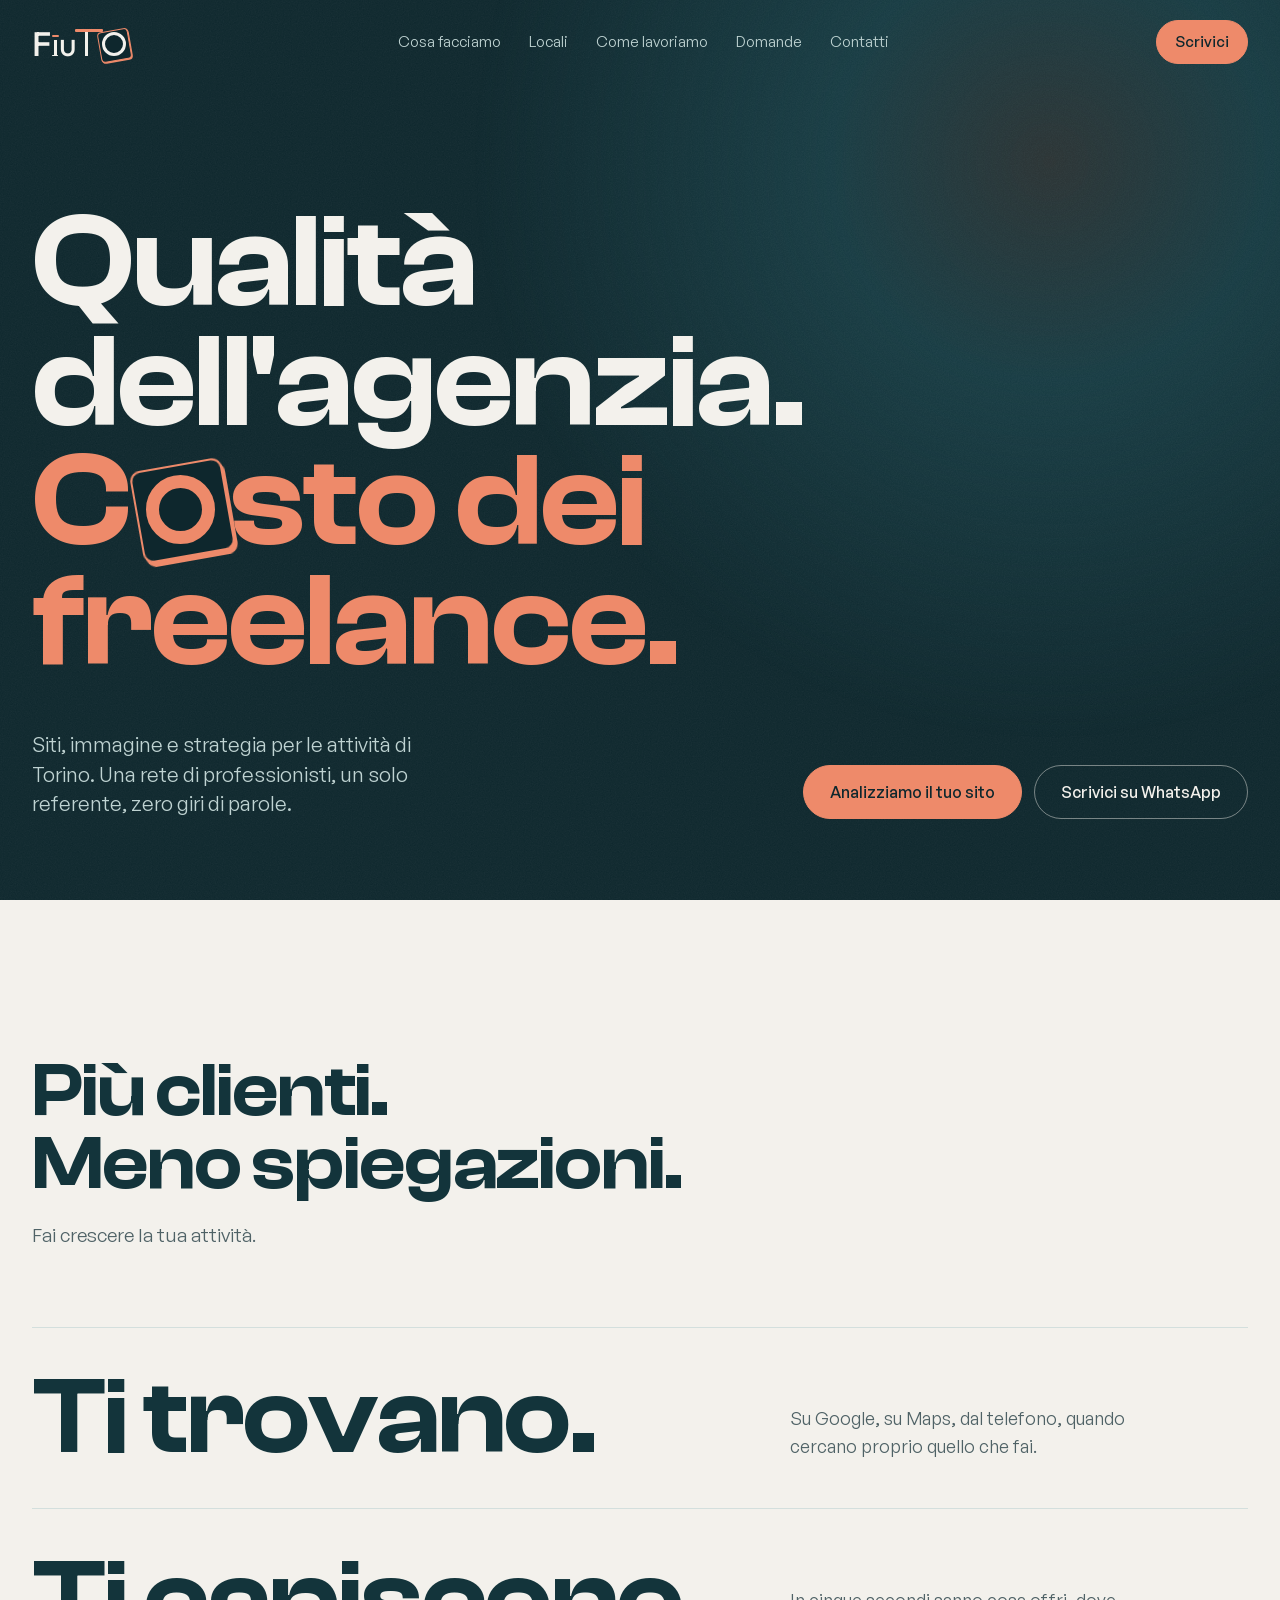
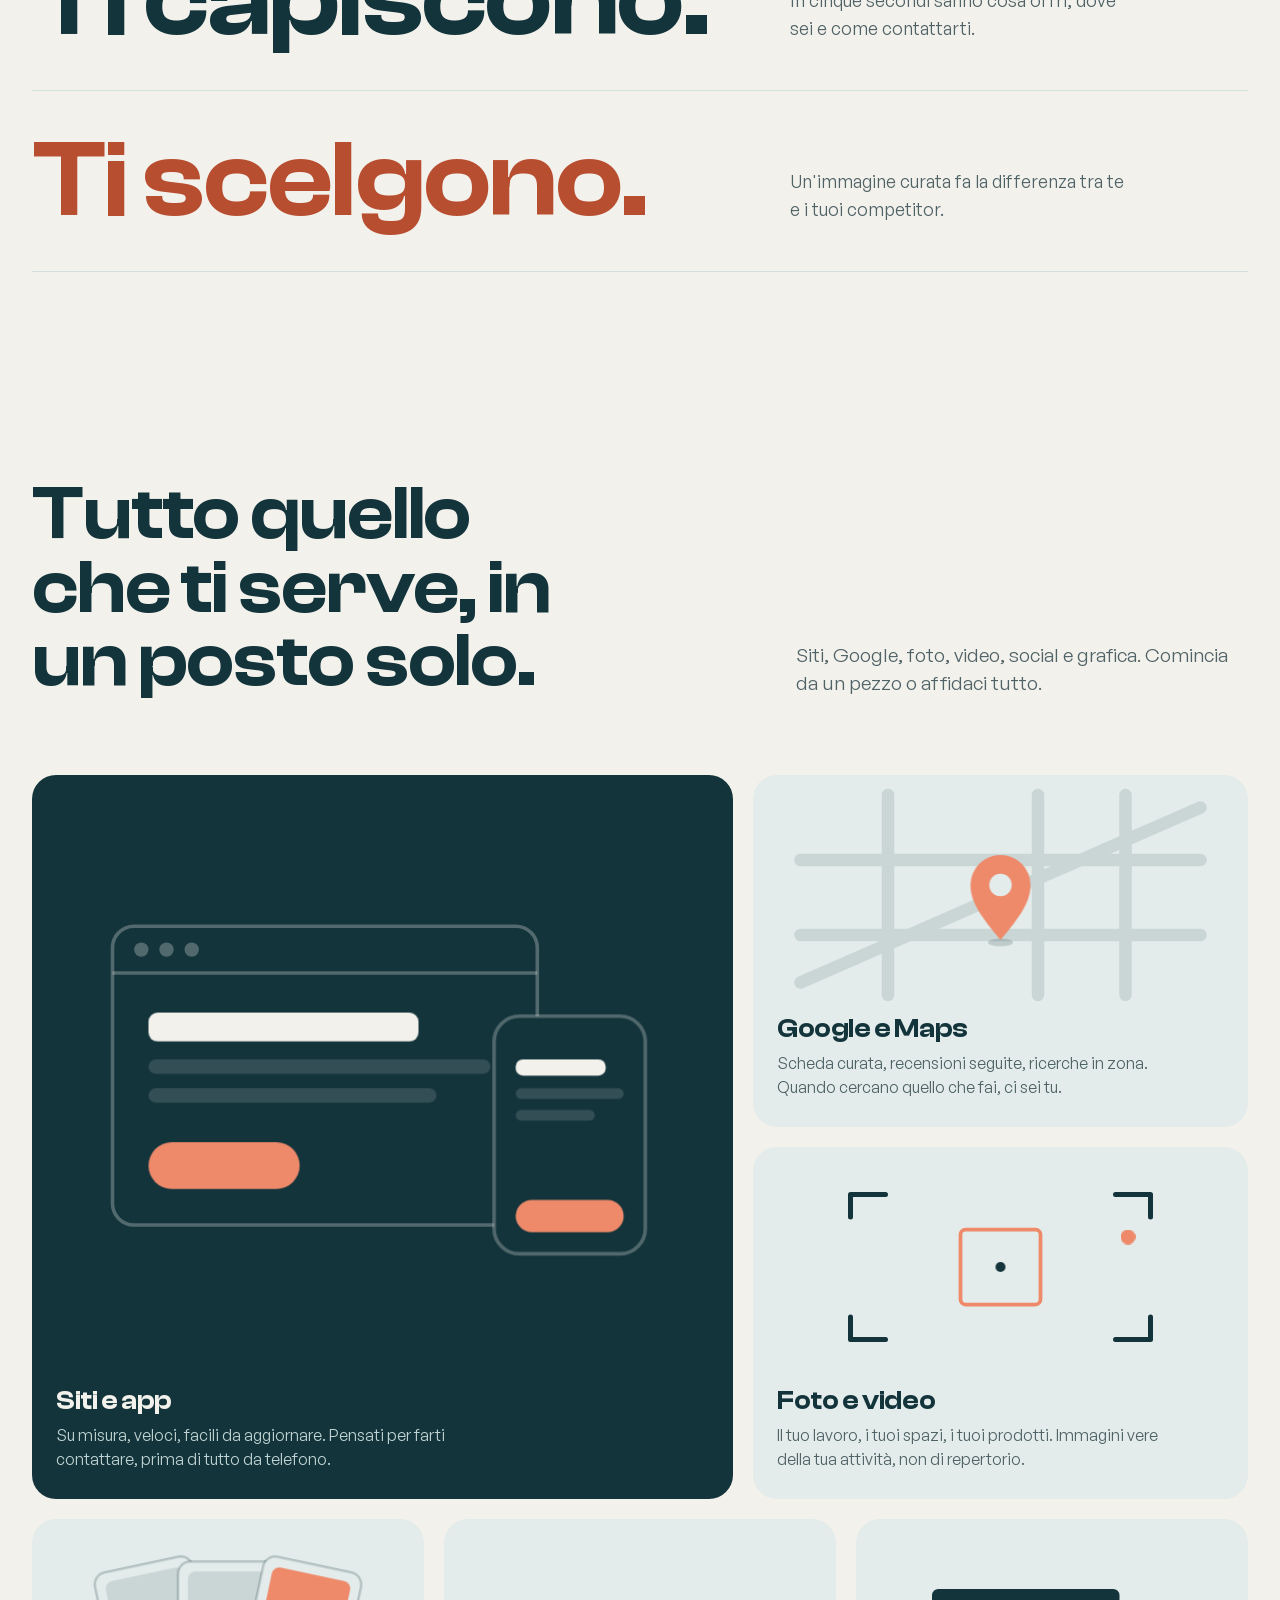
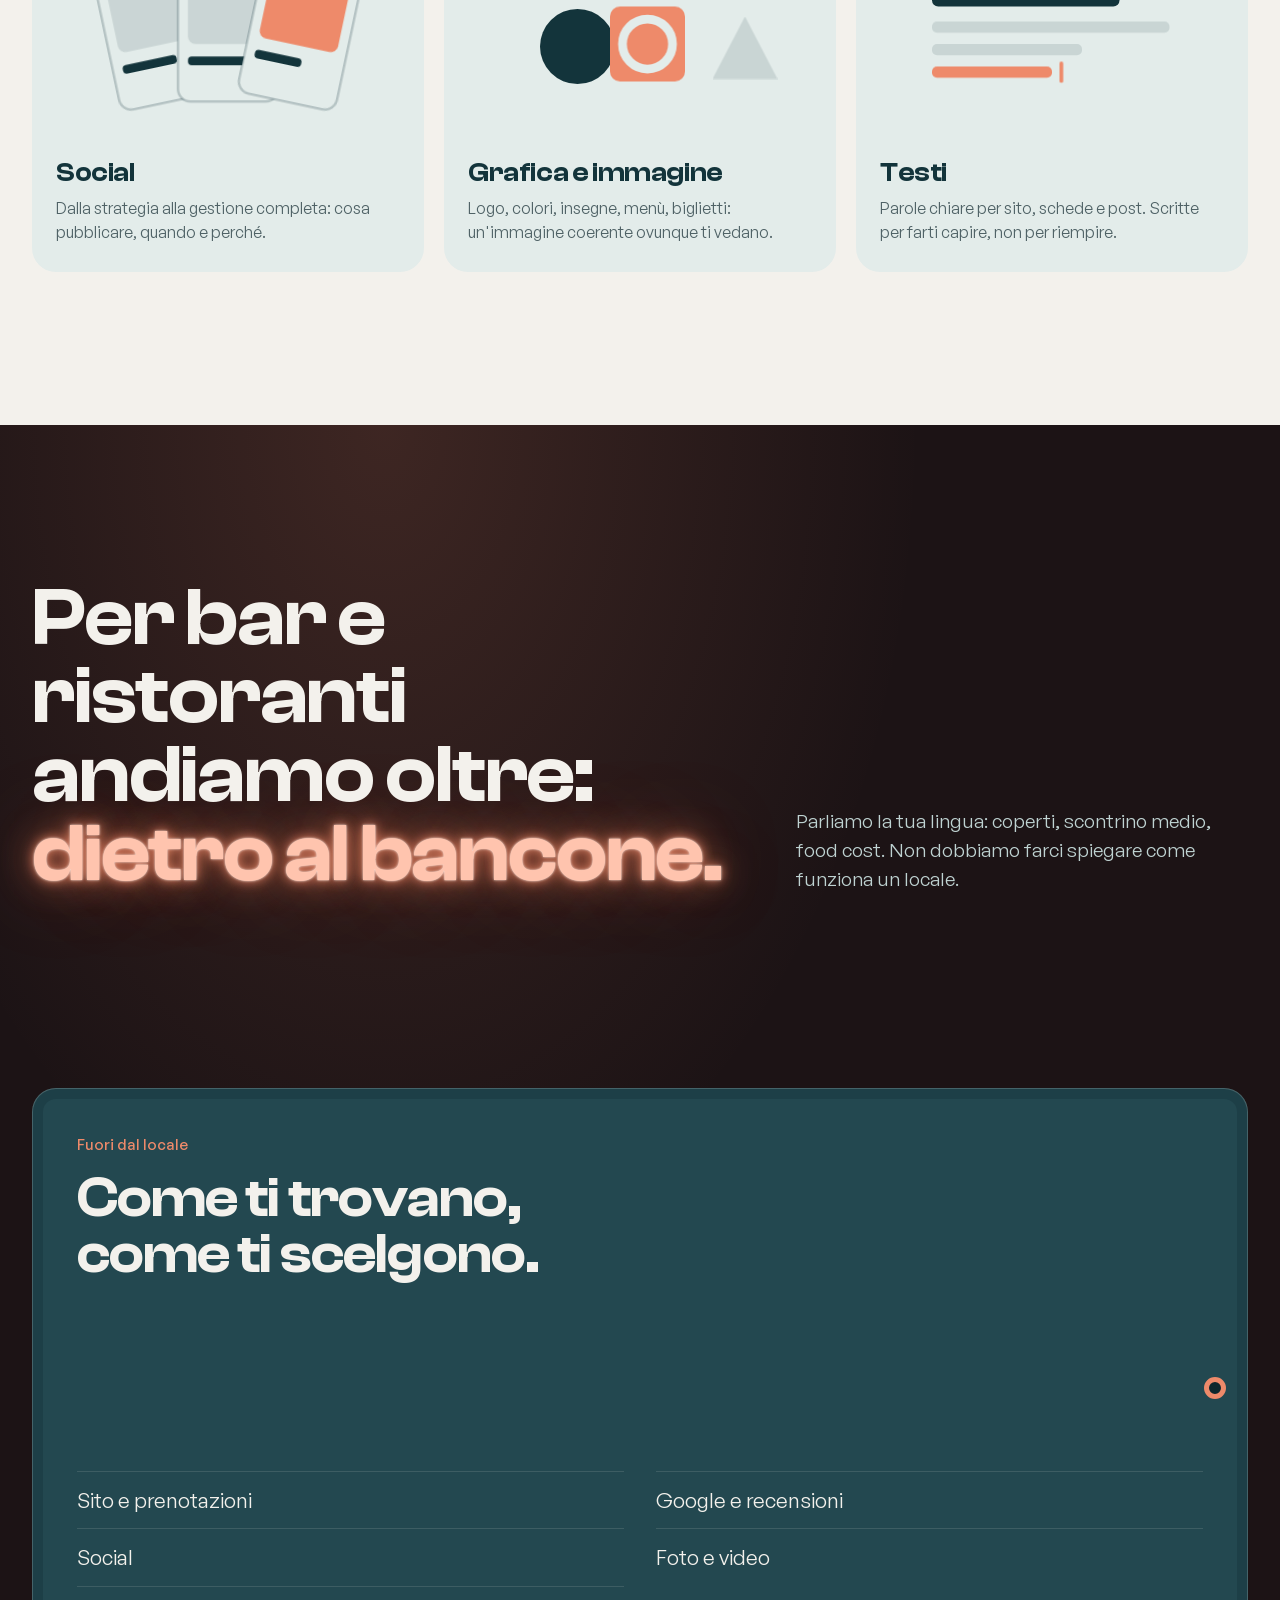
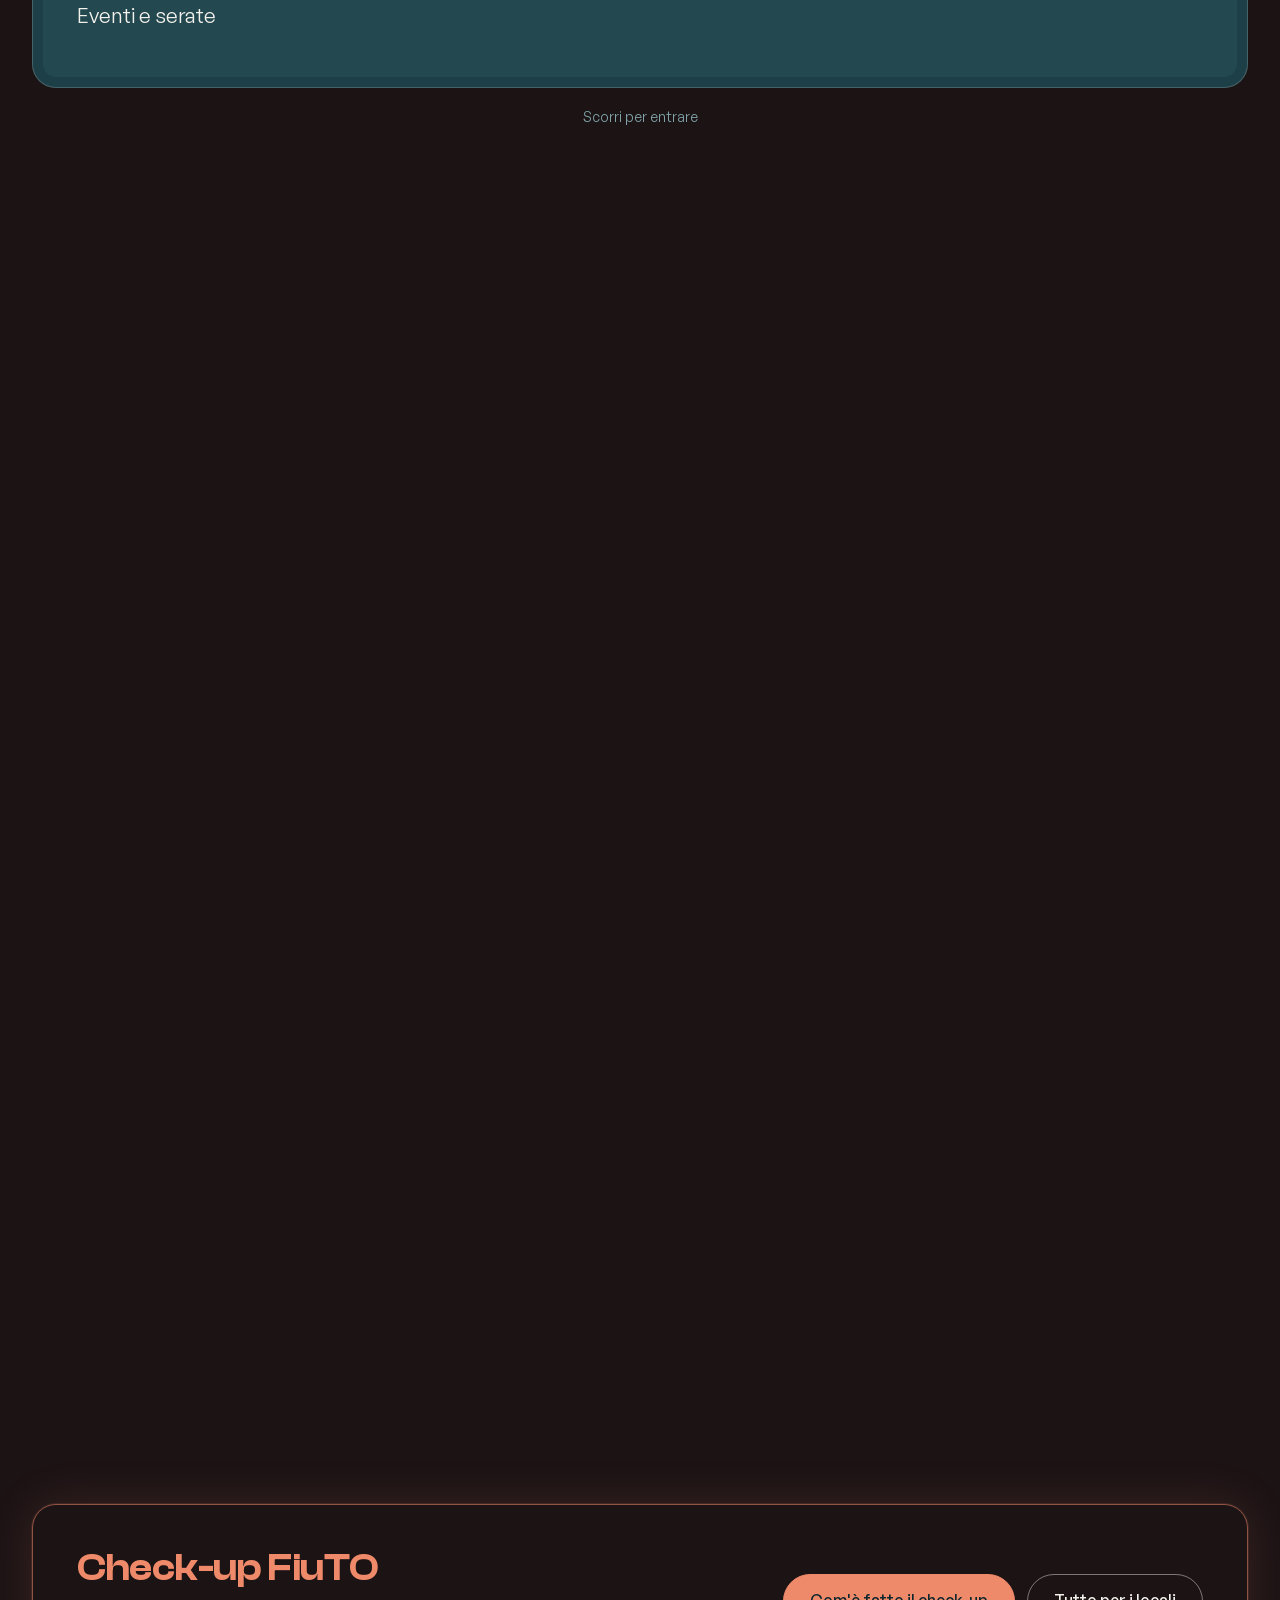
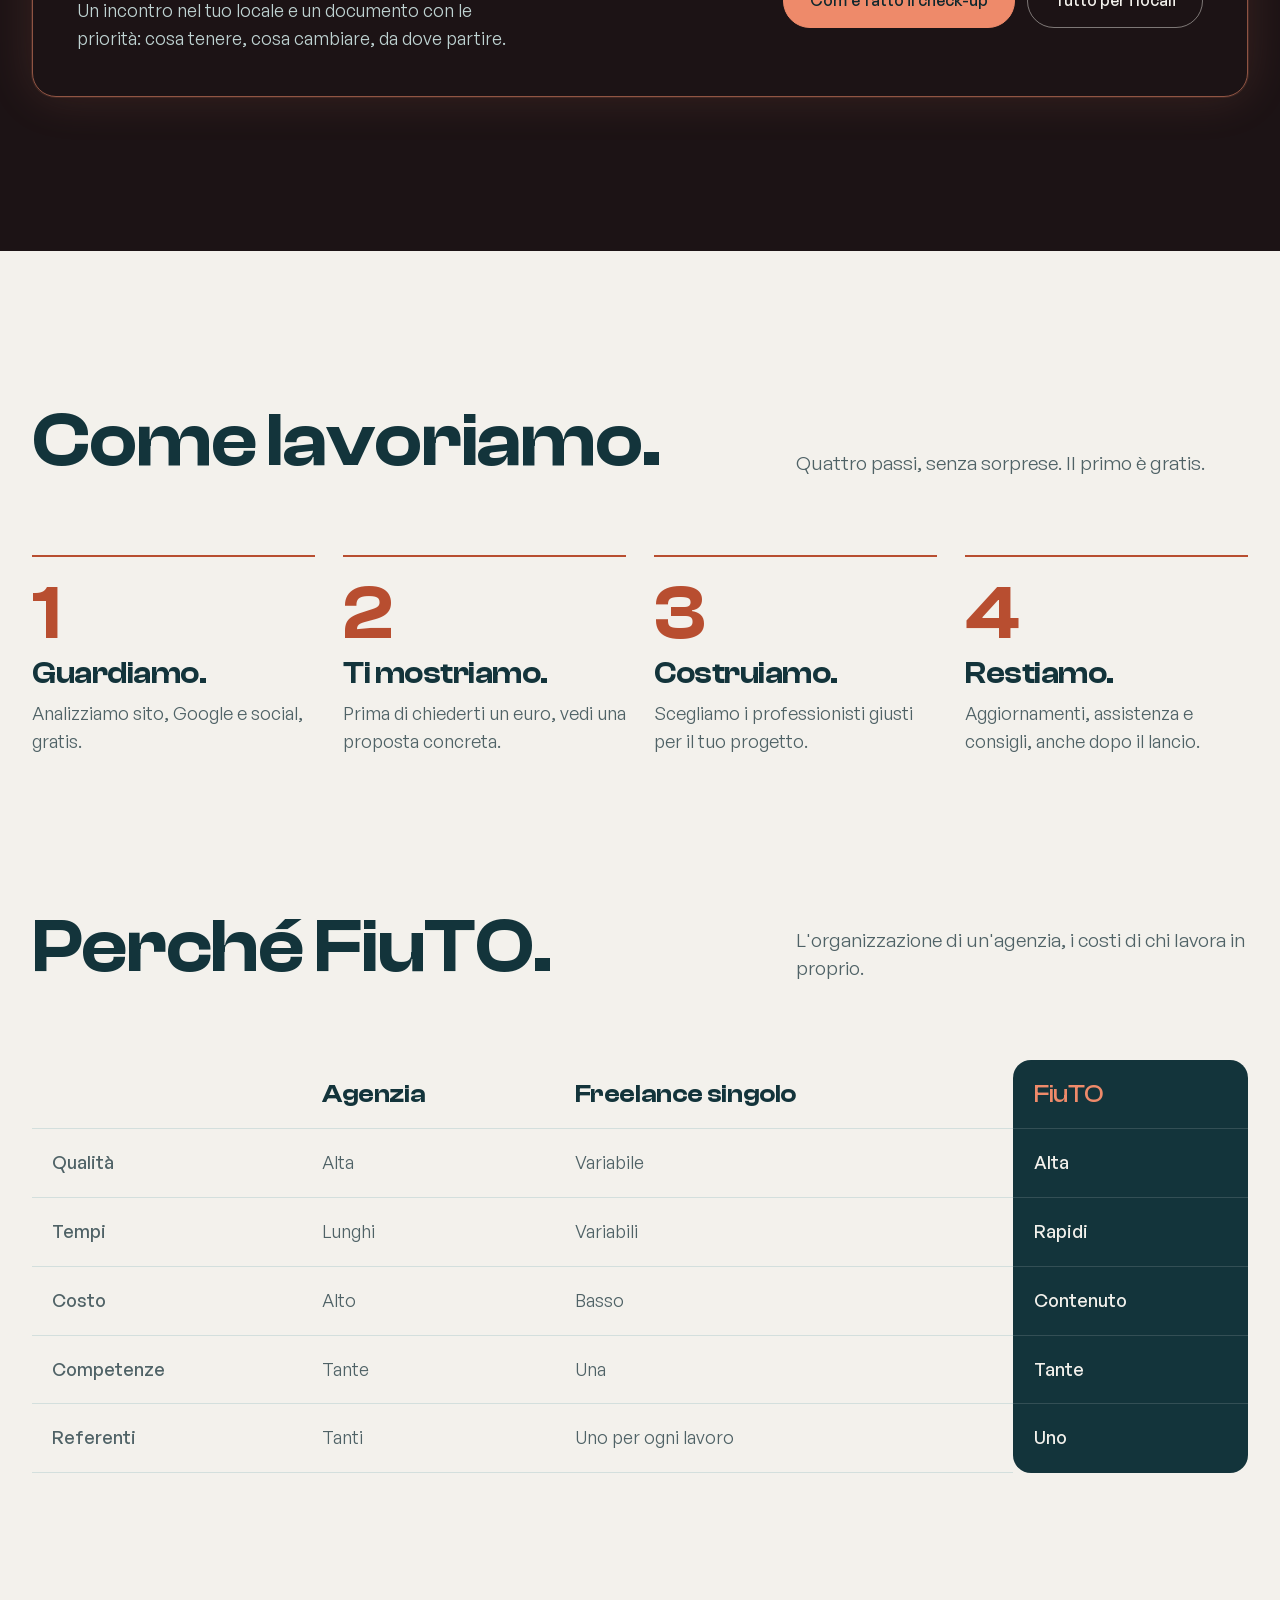
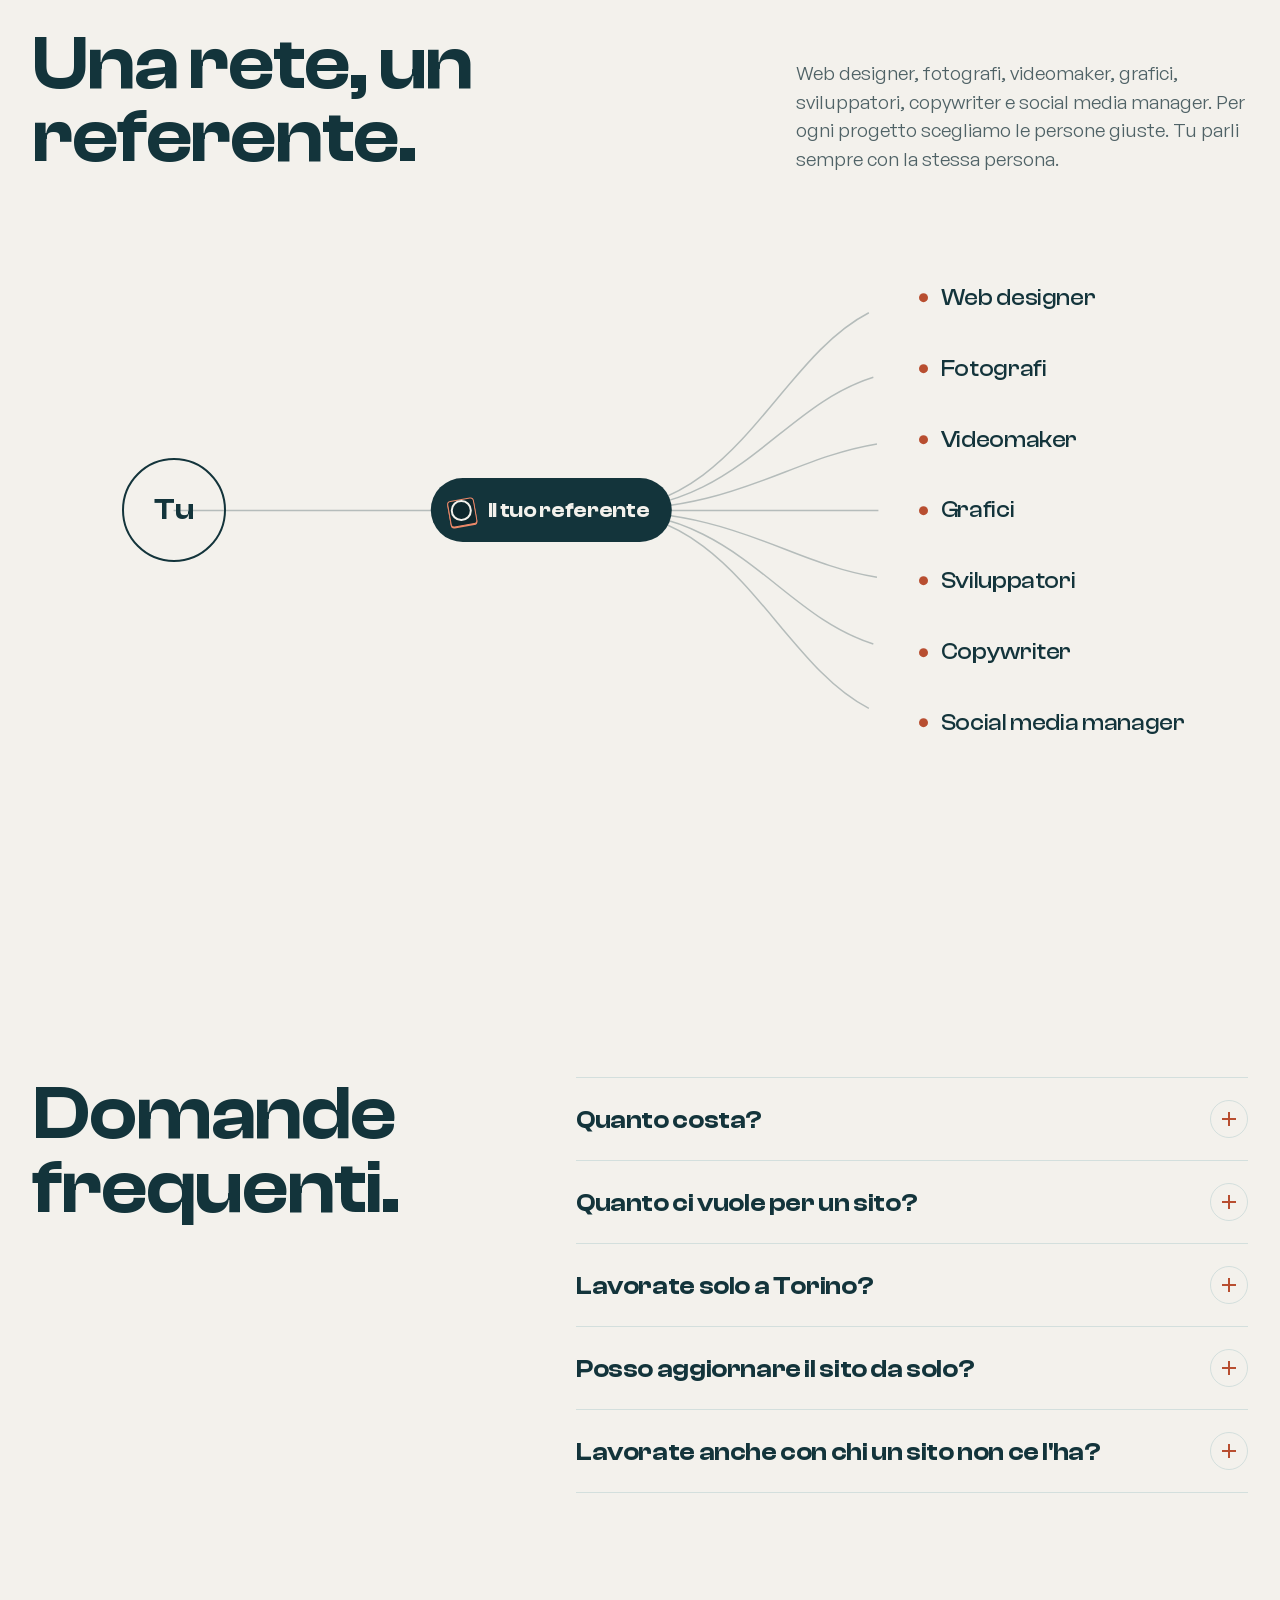
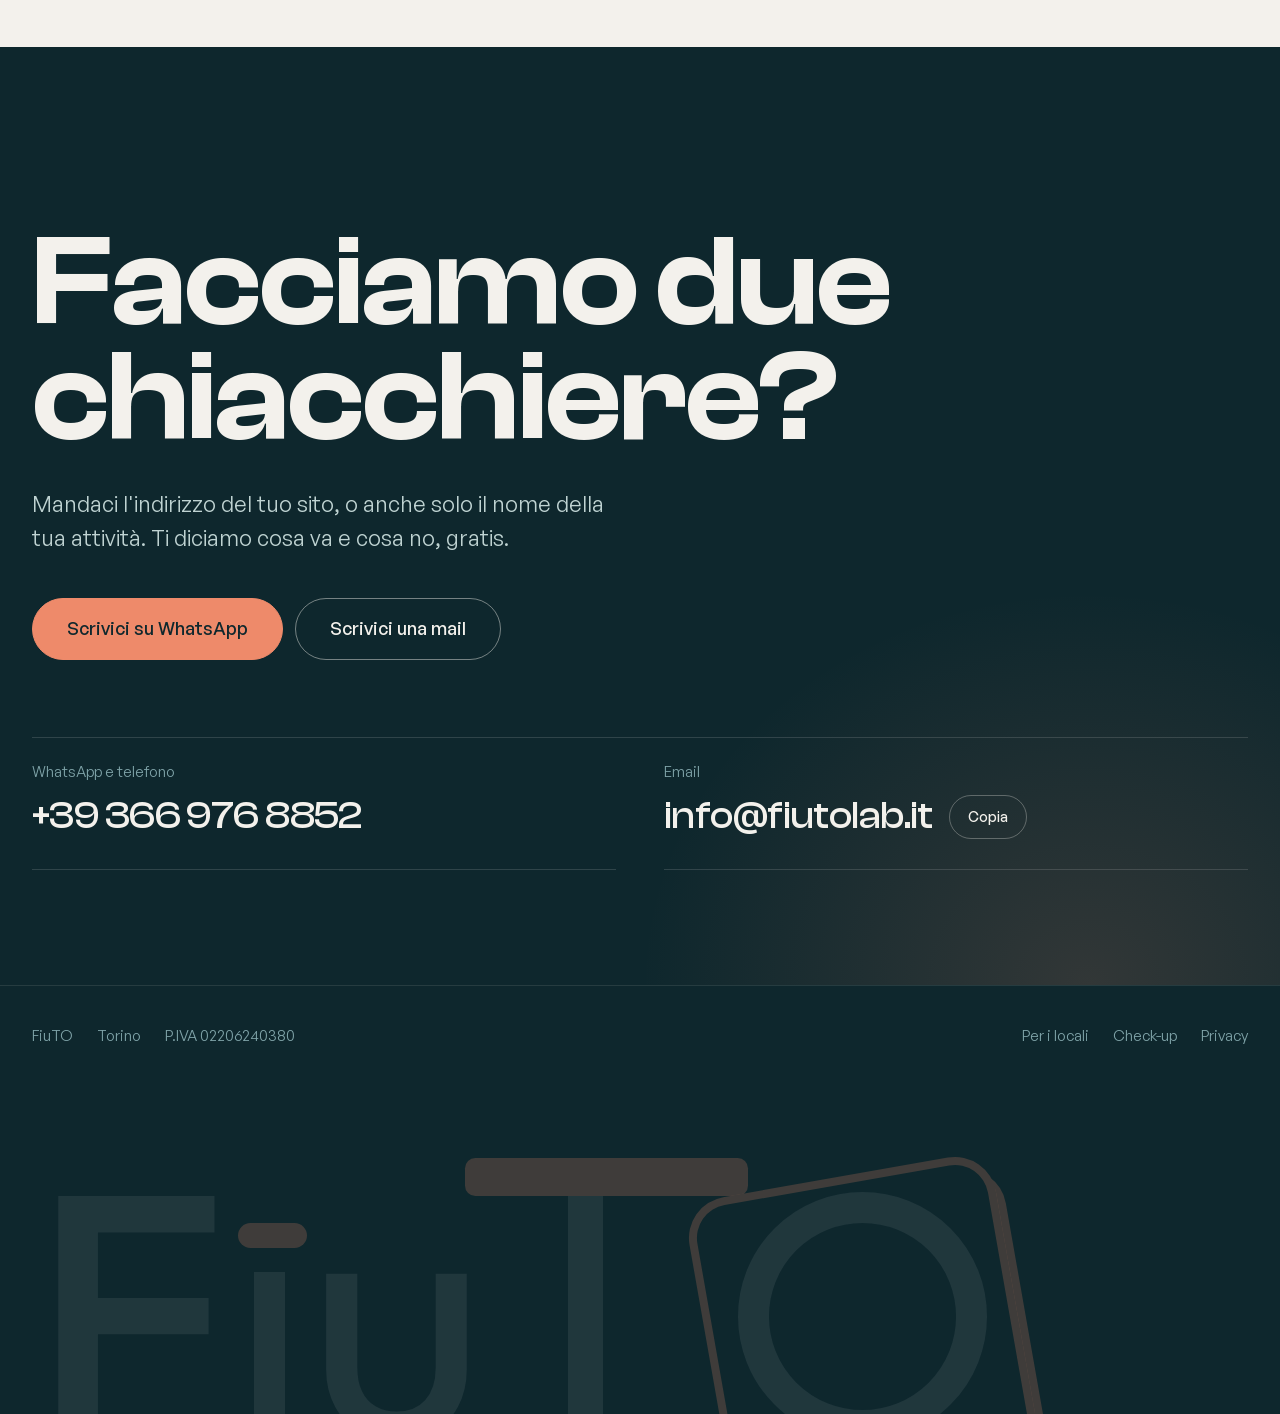
==== commit 3def767b: "Revisione home e locali: nuovi testi, tre frasi in colonna, pulsante email - nuovi titoli e testi di" ====
--- a/index.html
+++ b/index.html
@@ -106,23 +106,23 @@
 
 <section class="section changes" id="cambia">
   <div class="wrap">
+    <div class="section-head stack">
+      <h2 class="h2" data-split>Più clienti.<br> Meno spiegazioni.</h2>
+      <p class="lead">Fai crescere la tua attività.</p>
+    </div>
+    <ol class="changes-list trio">
+      <li><span class="big"><span class="big-t">Ti trovano.</span></span><p>Su Google, su Maps, dal telefono, quando cercano proprio quello che fai.</p></li>
+      <li><span class="big"><span class="big-t">Ti capiscono.</span></span><p>In cinque secondi sanno cosa offri, dove sei e come contattarti.</p></li>
+      <li><span class="big"><span class="big-t">Ti scelgono.</span></span><p>Un'immagine curata fa la differenza tra te e i tuoi competitor.</p></li>
+    </ol>
+  </div>
+</section>
+
+<section class="section services" id="servizi">
+  <div class="wrap">
     <div class="section-head">
-      <h2 class="h2" data-split>Meno tempo a spiegare chi sei. Più clienti che ti scelgono.</h2>
-      <p class="lead">Per autoscuole, studi professionali, negozi, artigiani, palestre, centri estetici, imprese edili, ristoranti, bar e cocktail bar. Per chi a Torino ha un'attività e vuole più clienti.</p>
-    </div>
-    <ol class="changes-list">
-      <li><span class="big">Ti trovano.</span><p>Su Google, su Maps, dal telefono, quando cercano proprio quello che fai.</p></li>
-      <li><span class="big">Ti capiscono.</span><p>In cinque secondi sanno cosa offri, dove sei e come contattarti.</p></li>
-      <li><span class="big">Ti scelgono.</span><p>Un'immagine curata fa la differenza tra te e il concorrente a due vie di distanza.</p></li>
-    </ol>
-  </div>
-</section>
-
-<section class="section services" id="servizi">
-  <div class="wrap">
-    <div class="section-head">
-      <h2 class="h2" data-split>Tutto quello che ti serve fuori dalla porta.</h2>
-      <p class="lead">Puoi partire da un pezzo solo o affidarci tutto. In ogni caso parli sempre con la stessa persona.</p>
+      <h2 class="h2" data-split>Tutto quello che ti serve, in un posto solo.</h2>
+      <p class="lead">Siti, Google, foto, video, social e grafica. Comincia da un pezzo o affidaci tutto.</p>
     </div>
     <ul class="bento">
       <li class="tile tile-web">
@@ -216,7 +216,7 @@
 <section class="night" id="locali">
   <div class="wrap night-head">
     <h2 class="h2 neon-title"><span data-split>Per bar e ristoranti andiamo oltre:</span> <span class="neon">dietro al bancone.</span></h2>
-    <p class="lead">Veniamo dai locali. Sappiamo cosa succede quando la sala è piena e il personale manca.</p>
+    <p class="lead">Parliamo la tua lingua: coperti, scontrino medio, food cost. Non dobbiamo farci spiegare come funziona un locale.</p>
   </div>
 
   <div class="door-scroll">
@@ -237,7 +237,7 @@
           <div class="door">
             <div class="room room-out">
               <p class="room-tag">Fuori dal locale</p>
-              <h3>Come ti trovano e ti scelgono.</h3>
+              <h3>Come ti trovano, come ti scelgono.</h3>
               <ul>
                 <li>Sito e prenotazioni</li>
                 <li>Google e recensioni</li>
@@ -375,6 +375,7 @@
     <p class="closing-sub">Mandaci l'indirizzo del tuo sito, o anche solo il nome della tua attività. Ti diciamo cosa va e cosa no, gratis.</p>
     <div class="actions">
       <a class="btn btn-coral btn-lg" href="https://wa.me/393669768852?text=Ciao%20FiuTO%2C%20vorrei%20un'analisi%20gratuita.%20Il%20mio%20sito%20(o%20la%20mia%20attivit%C3%A0)%20%C3%A8%3A%20" target="_blank" rel="noopener" data-magnetic data-goatcounter-click="WhatsApp · home · chiusura">Scrivici su WhatsApp</a>
+      <a class="btn btn-ghost btn-lg" href="mailto:info@fiutolab.it?subject=Analisi%20del%20mio%20sito&amp;body=Ciao%20FiuTO%2C%20la%20mia%20attivit%C3%A0%20%C3%A8%E2%80%A6%20%2F%20il%20mio%20sito%20%C3%A8%E2%80%A6" data-magnetic data-goatcounter-click="Email · home · chiusura pulsante">Scrivici una mail</a>
     </div>
     <ul class="contact-list">
       <li><span class="k">WhatsApp e telefono</span><a href="tel:+393669768852" data-goatcounter-click="Telefono · home · chiusura">+39 366 976 8852</a></li>
--- a/style.css
+++ b/style.css
@@ -275,7 +275,7 @@
    ========================================================== */
 .section { padding-block: clamp(88px, 12vw, 168px); }
 .section-head { display: grid; gap: 20px 64px; margin-bottom: clamp(48px, 6vw, 88px); }
-@media (min-width: 900px) { .section-head { grid-template-columns: minmax(0, 1.55fr) minmax(0, 1fr); align-items: end; } }
+@media (min-width: 900px) { .section-head:not(.stack) { grid-template-columns: minmax(0, 1.55fr) minmax(0, 1fr); align-items: end; } }
 .h2 { font-size: clamp(38px, 6vw, 92px); line-height: .96; letter-spacing: var(--display-track); }
 .lead { max-width: 42ch; font-size: clamp(18px, 1.5vw, 21px); line-height: 1.5; color: var(--muted); }
 
@@ -287,10 +287,10 @@
 /* ---------- Cosa cambia: tre frasi che si accendono scorrendo ---------- */
 .changes-list { list-style: none; margin: 0; padding: 0; border-bottom: 1px solid var(--line); }
 .changes-list li { display: grid; gap: 10px 48px; padding-block: clamp(22px, 3vw, 40px); border-top: 1px solid var(--line); }
-@media (min-width: 900px) {
-  .changes-list li { grid-template-columns: minmax(0, 1.55fr) minmax(0, 1fr); align-items: end; }
-  .changes-list .big { white-space: nowrap; font-size: min(6.4vw, 124px); }
-}
+@media (min-width: 900px) { .changes-list li { grid-template-columns: minmax(0, 1.55fr) minmax(0, 1fr); align-items: end; } }
+/* le tre frasi: stessa grandezza, calcolata sulla più lunga ("Ti capiscono.") perché stia sempre nella sua colonna */
+.trio .big { display: block; min-width: 0; container-type: inline-size; }
+.trio .big-t { display: block; white-space: nowrap; font-size: min(124px, calc(100cqi / 6.5)); }
 .services { padding-top: clamp(24px, 4vw, 64px); }
 .changes-list .big { font-family: var(--display); font-weight: 600; font-size: clamp(46px, 8.4vw, 132px); line-height: .95; letter-spacing: var(--display-track); }
 .changes-list li:nth-child(3) .big { color: var(--accent); }
@@ -722,10 +722,6 @@
   .anim .cursor.hot { width: 64px; height: 64px; margin: -32px 0 0 -32px; background: rgba(238, 138, 106, .12); }
 }
 
-/* ---------- Segnaposto di lavoro (non va online) ---------- */
-.wip { padding-block: 120px 160px; color: var(--muted); }
-.wip p { max-width: 60ch; }
-
 /* ---------- Movimento ridotto: tutto fermo ---------- */
 @media (prefers-reduced-motion: reduce) {
   html { scroll-behavior: auto; }
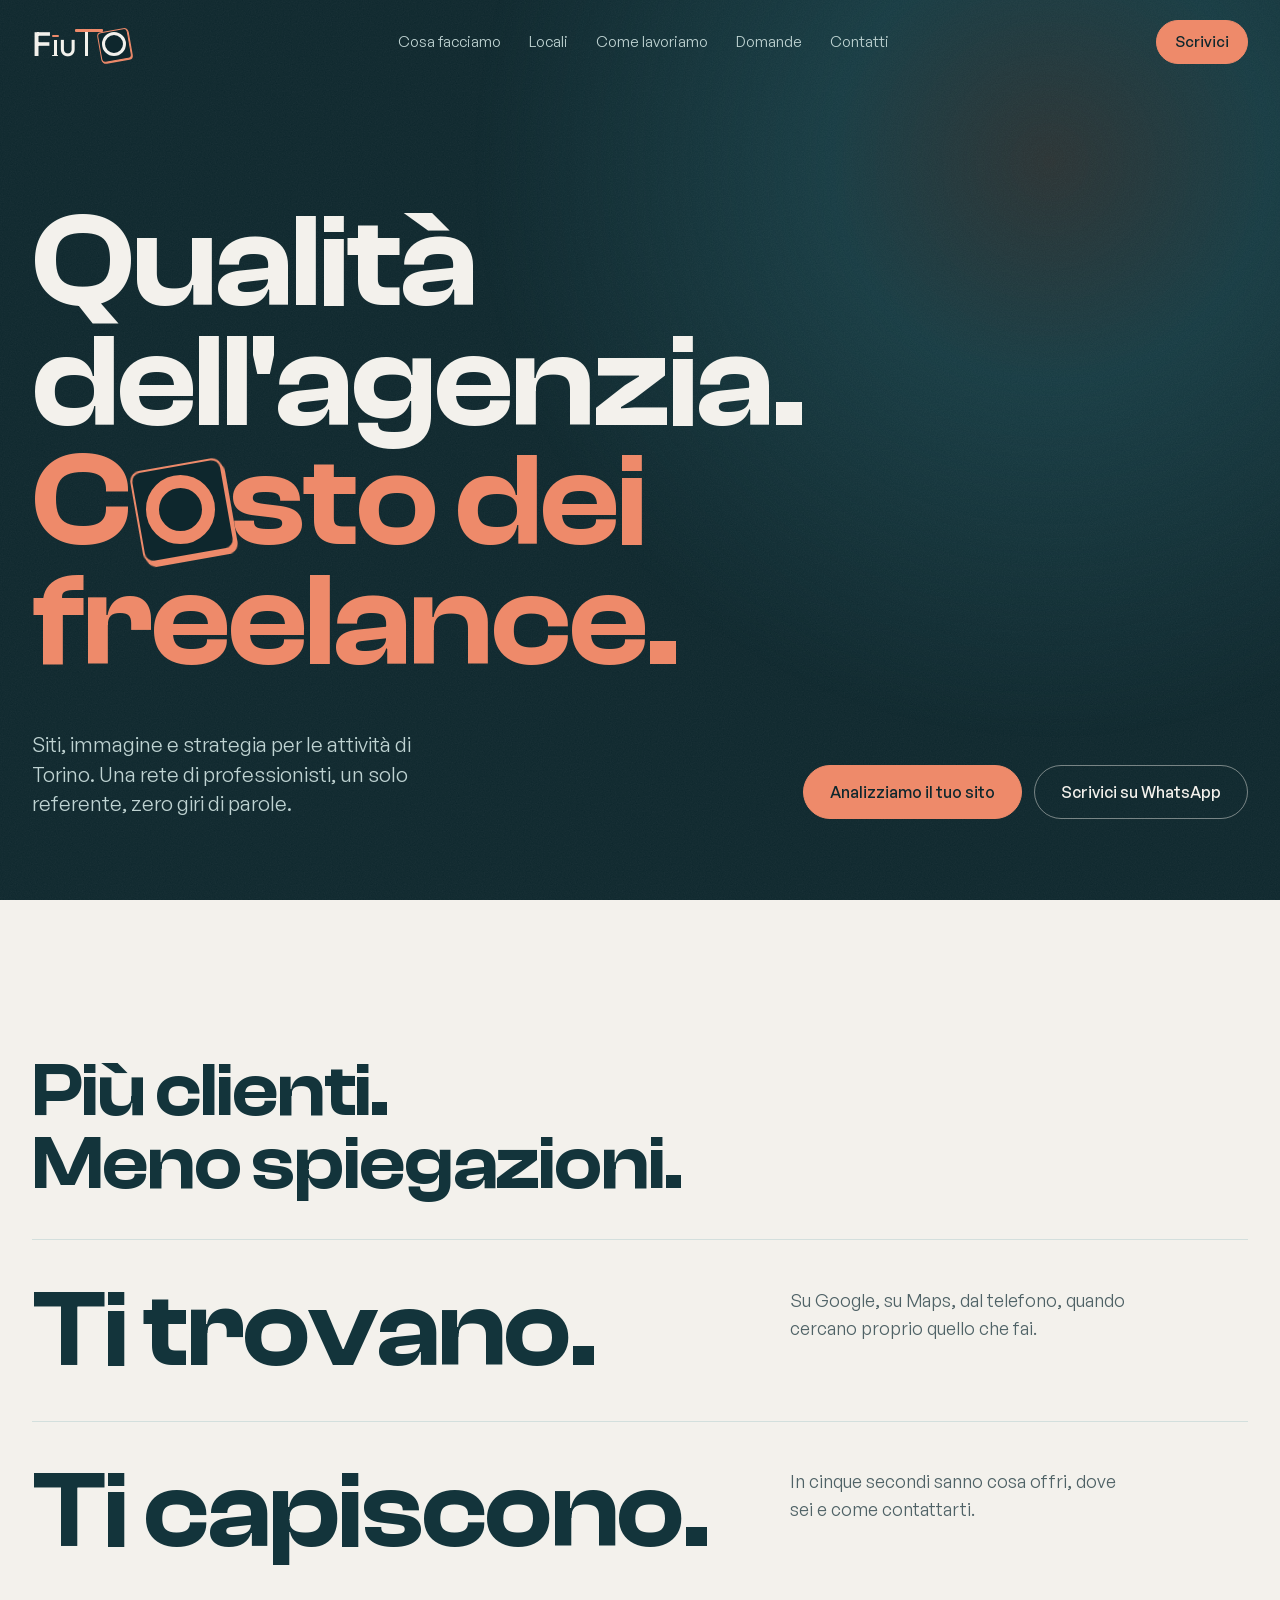
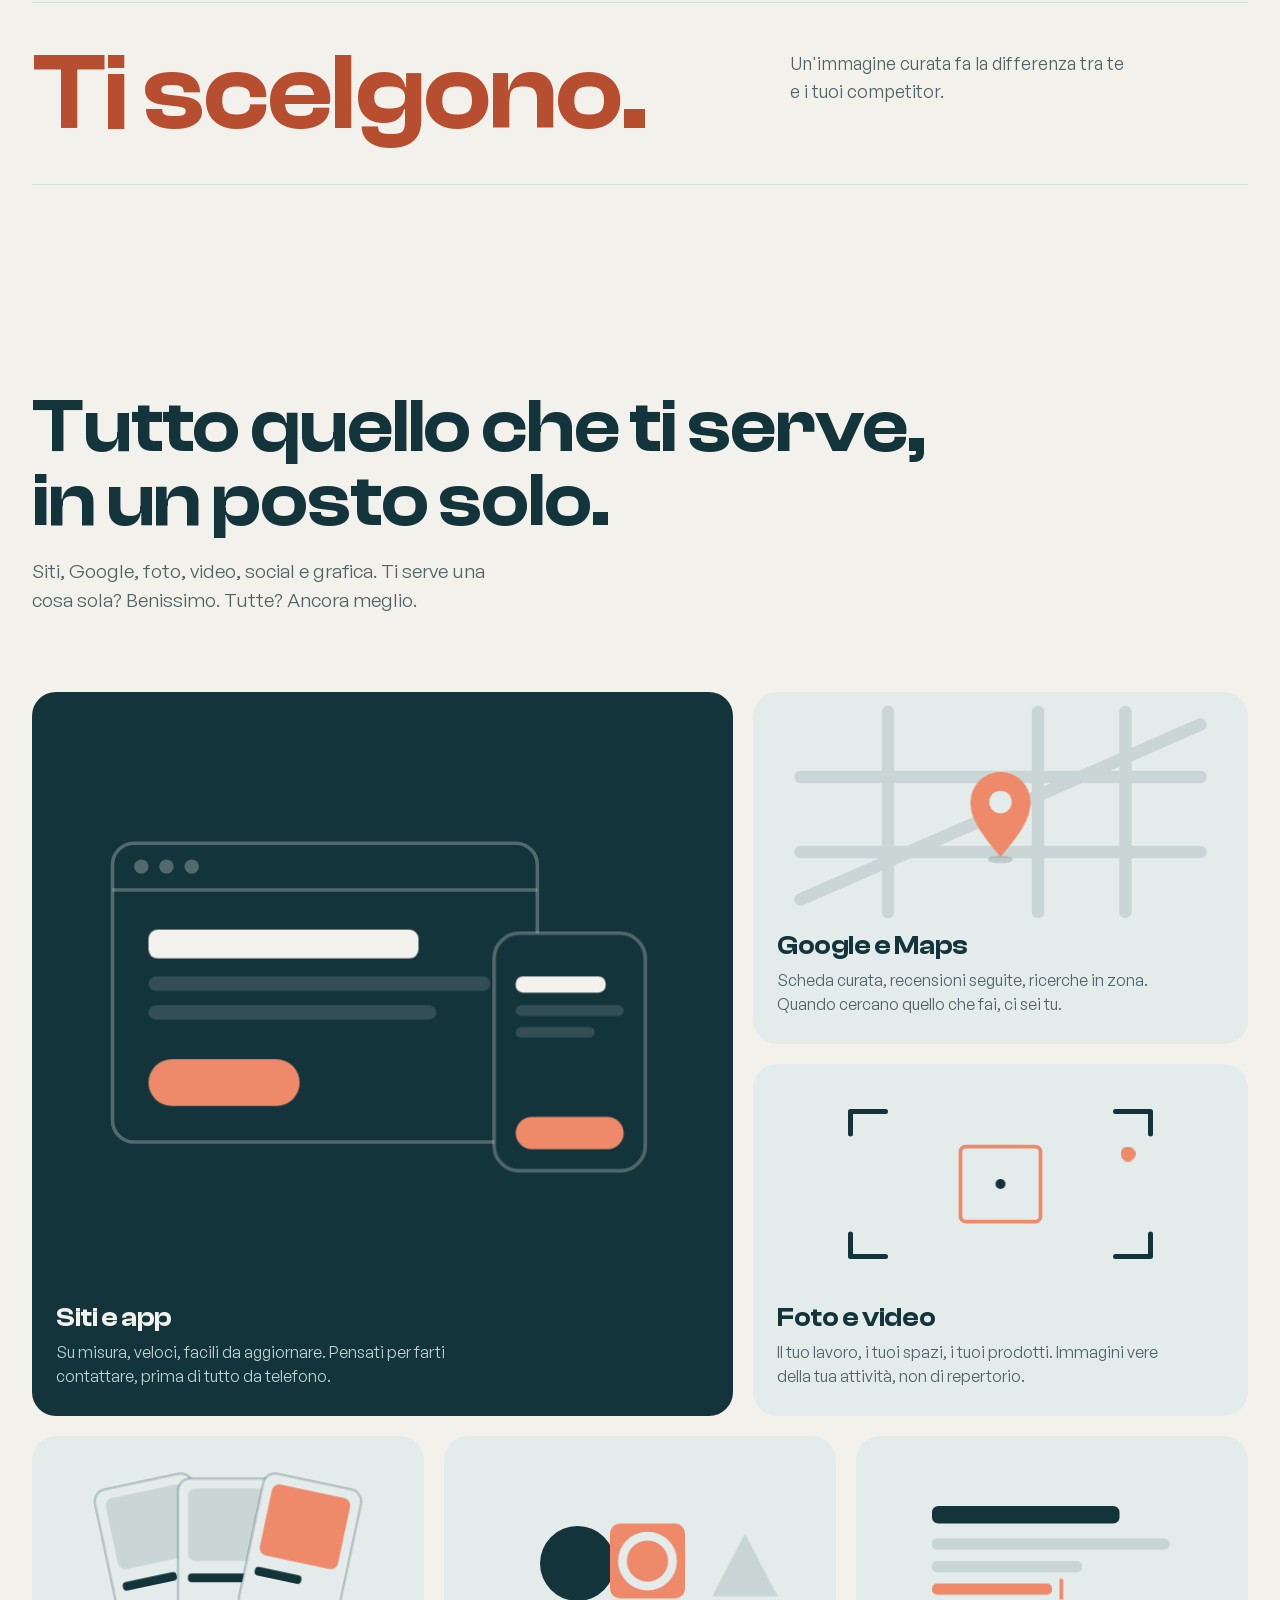
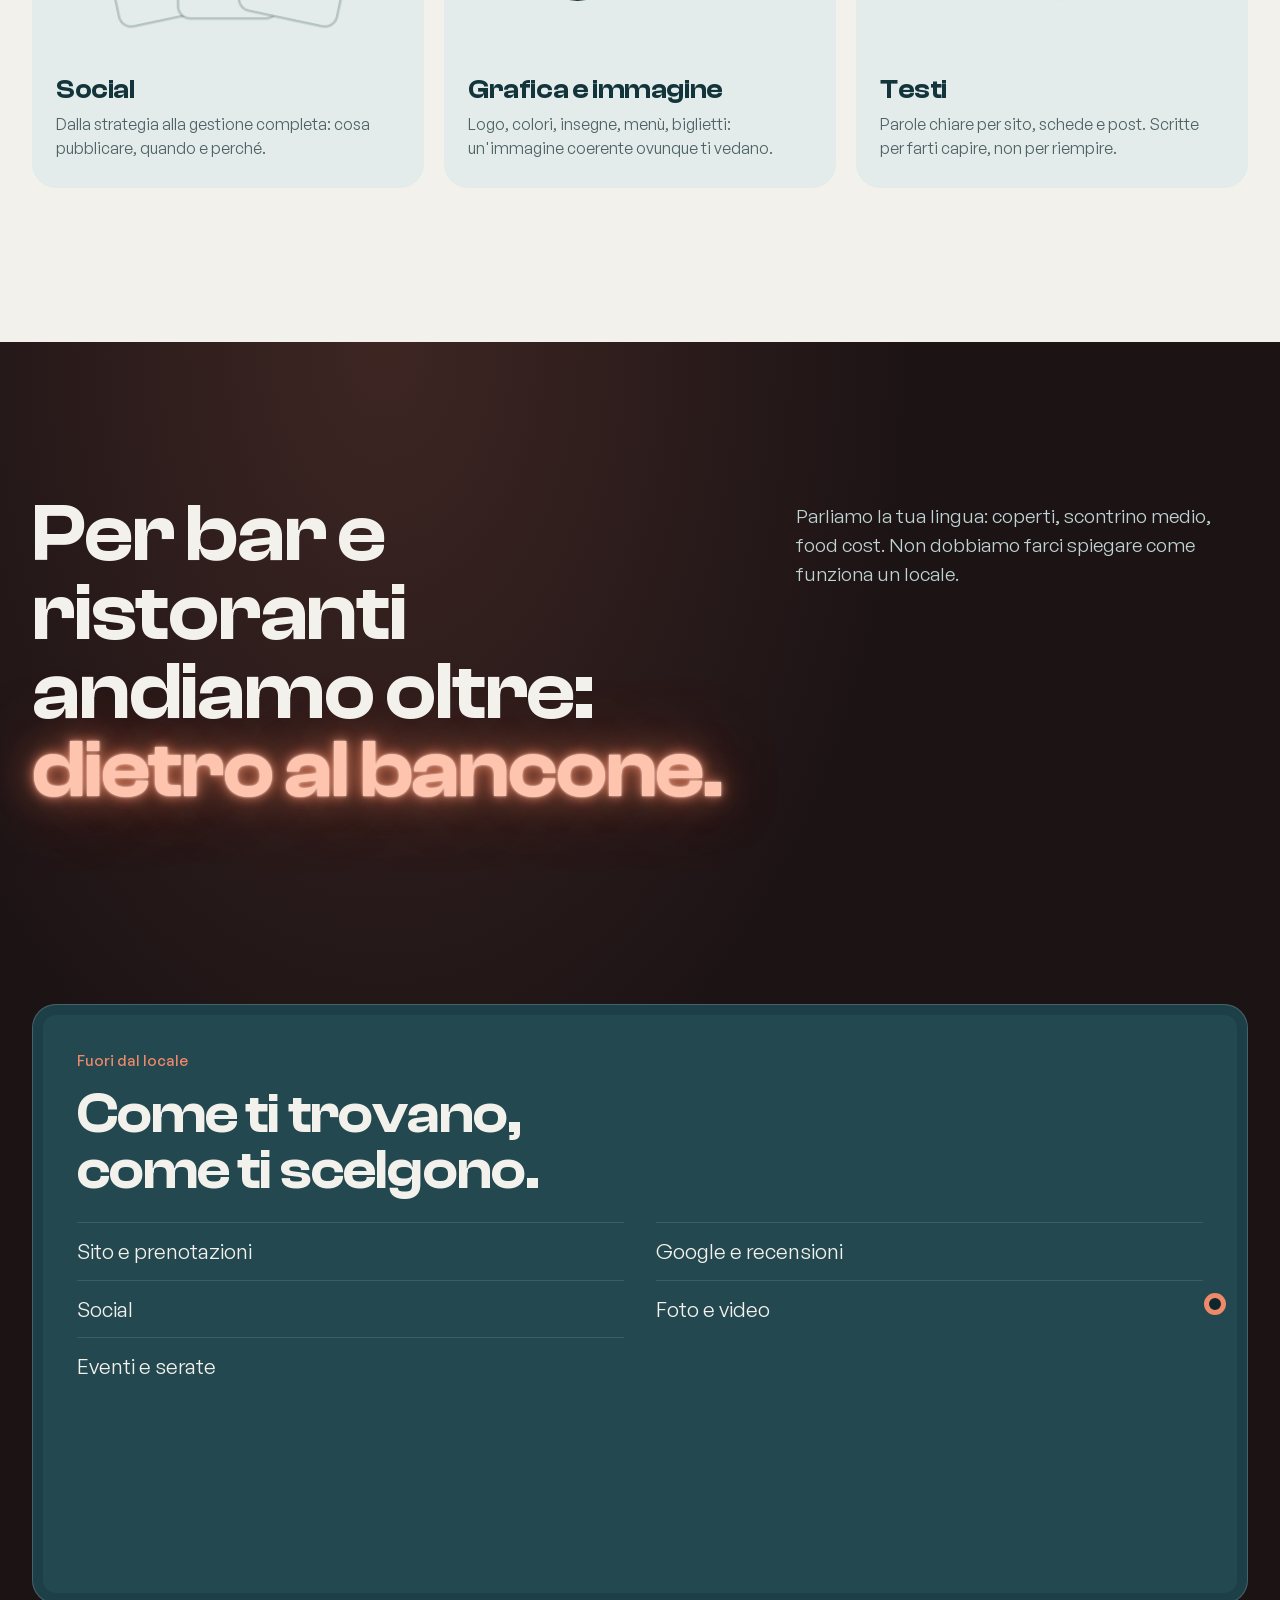
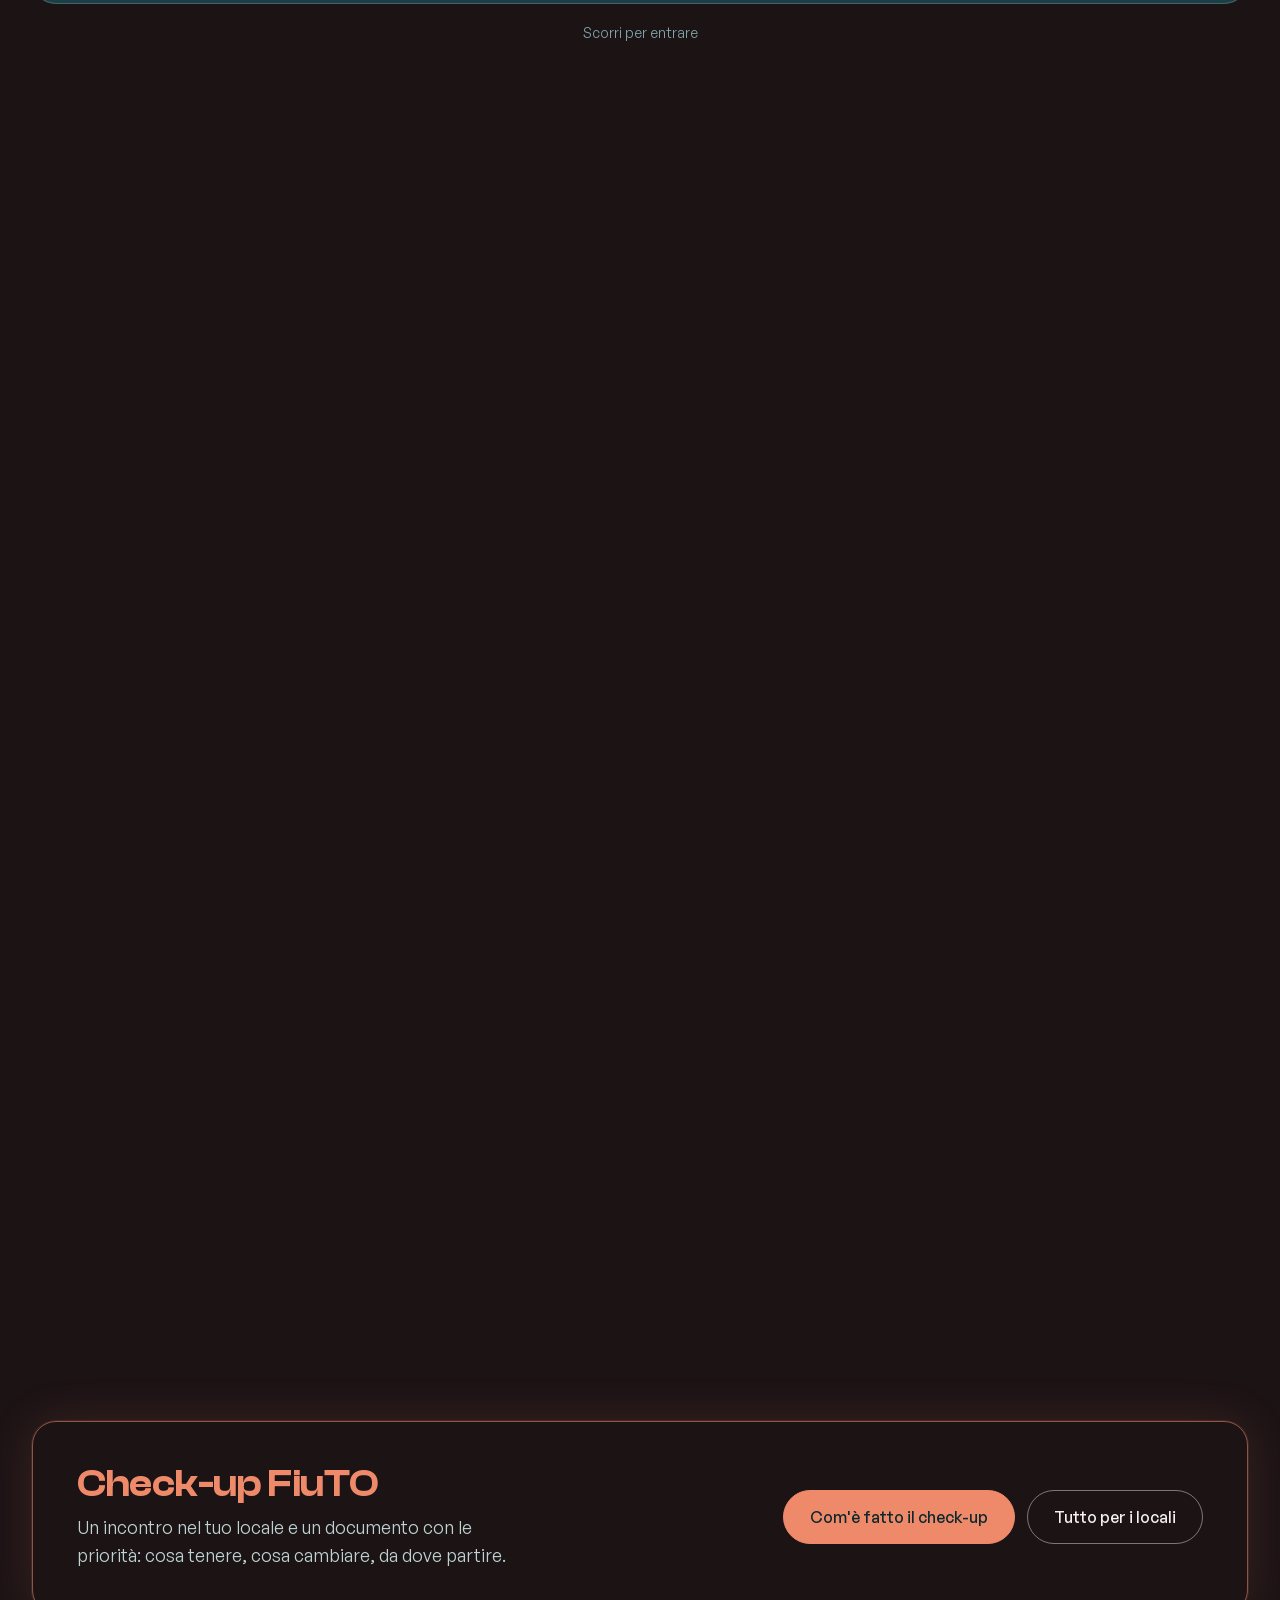
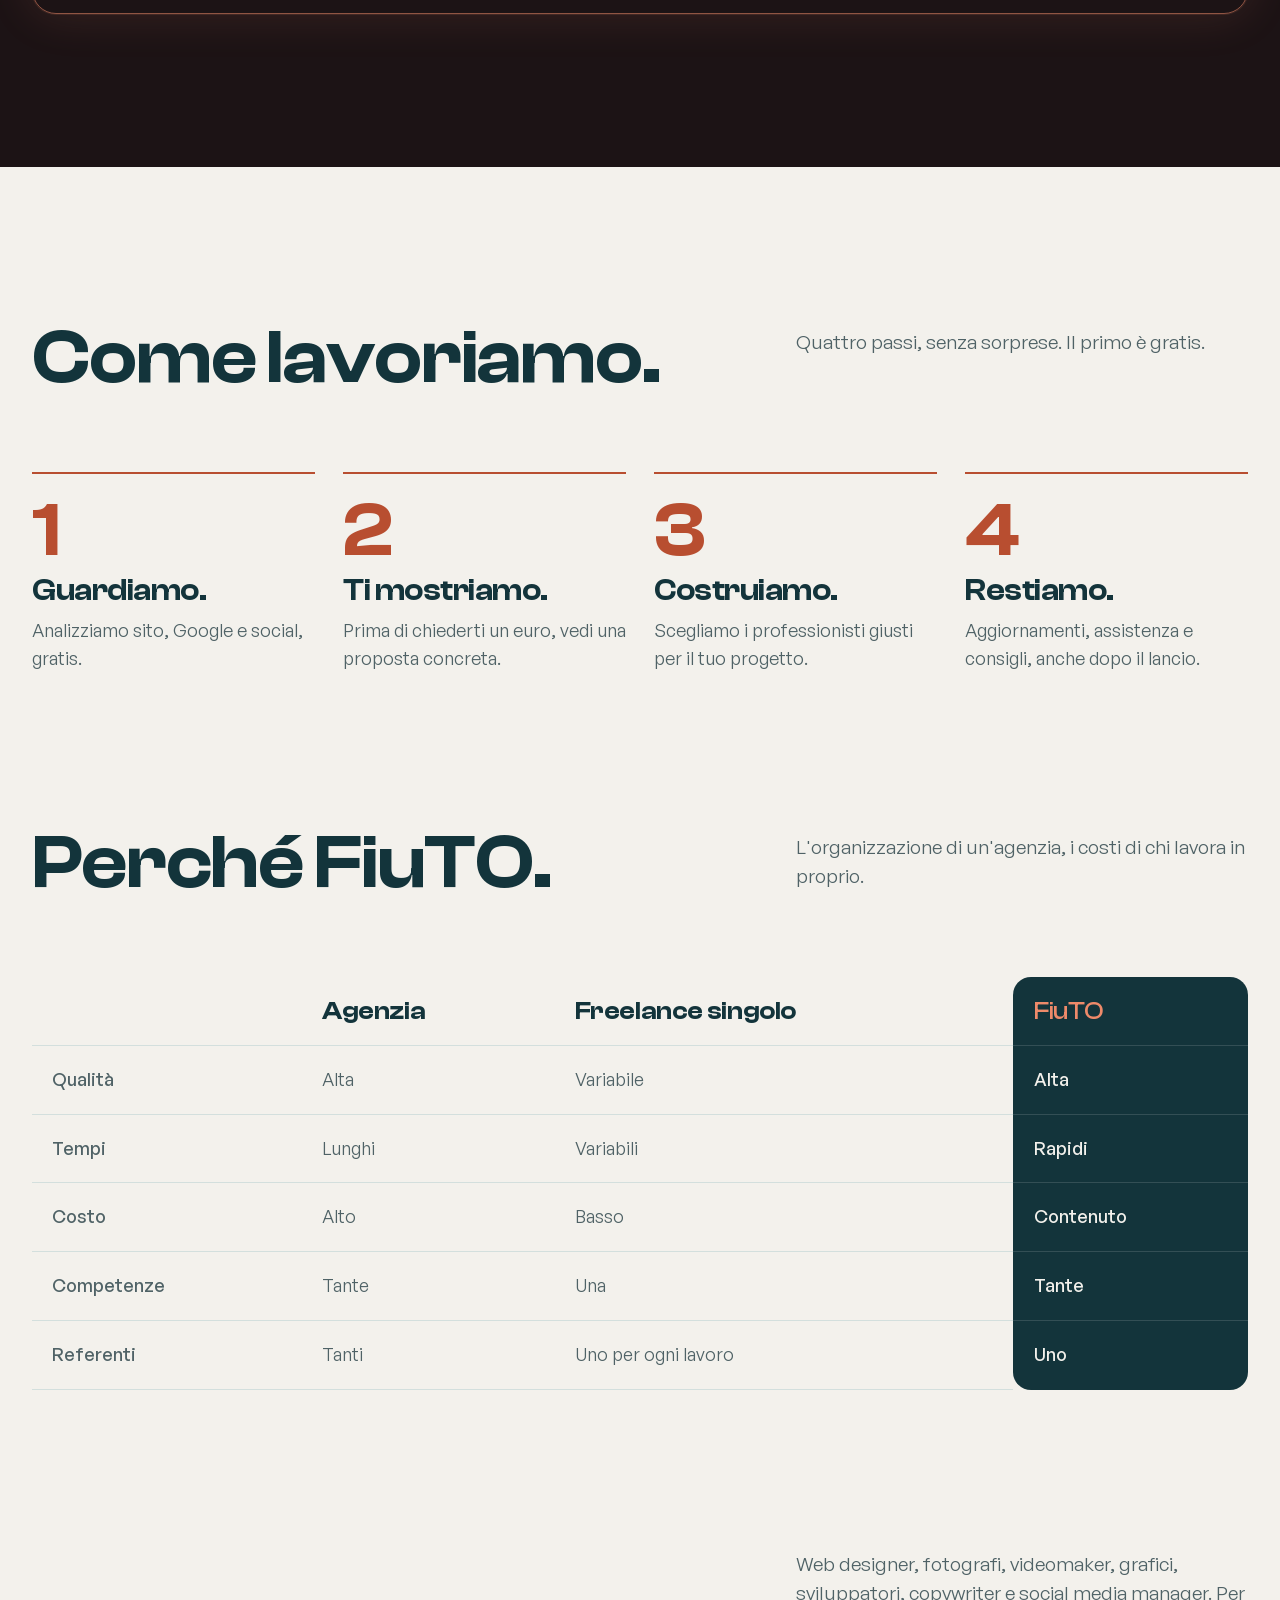
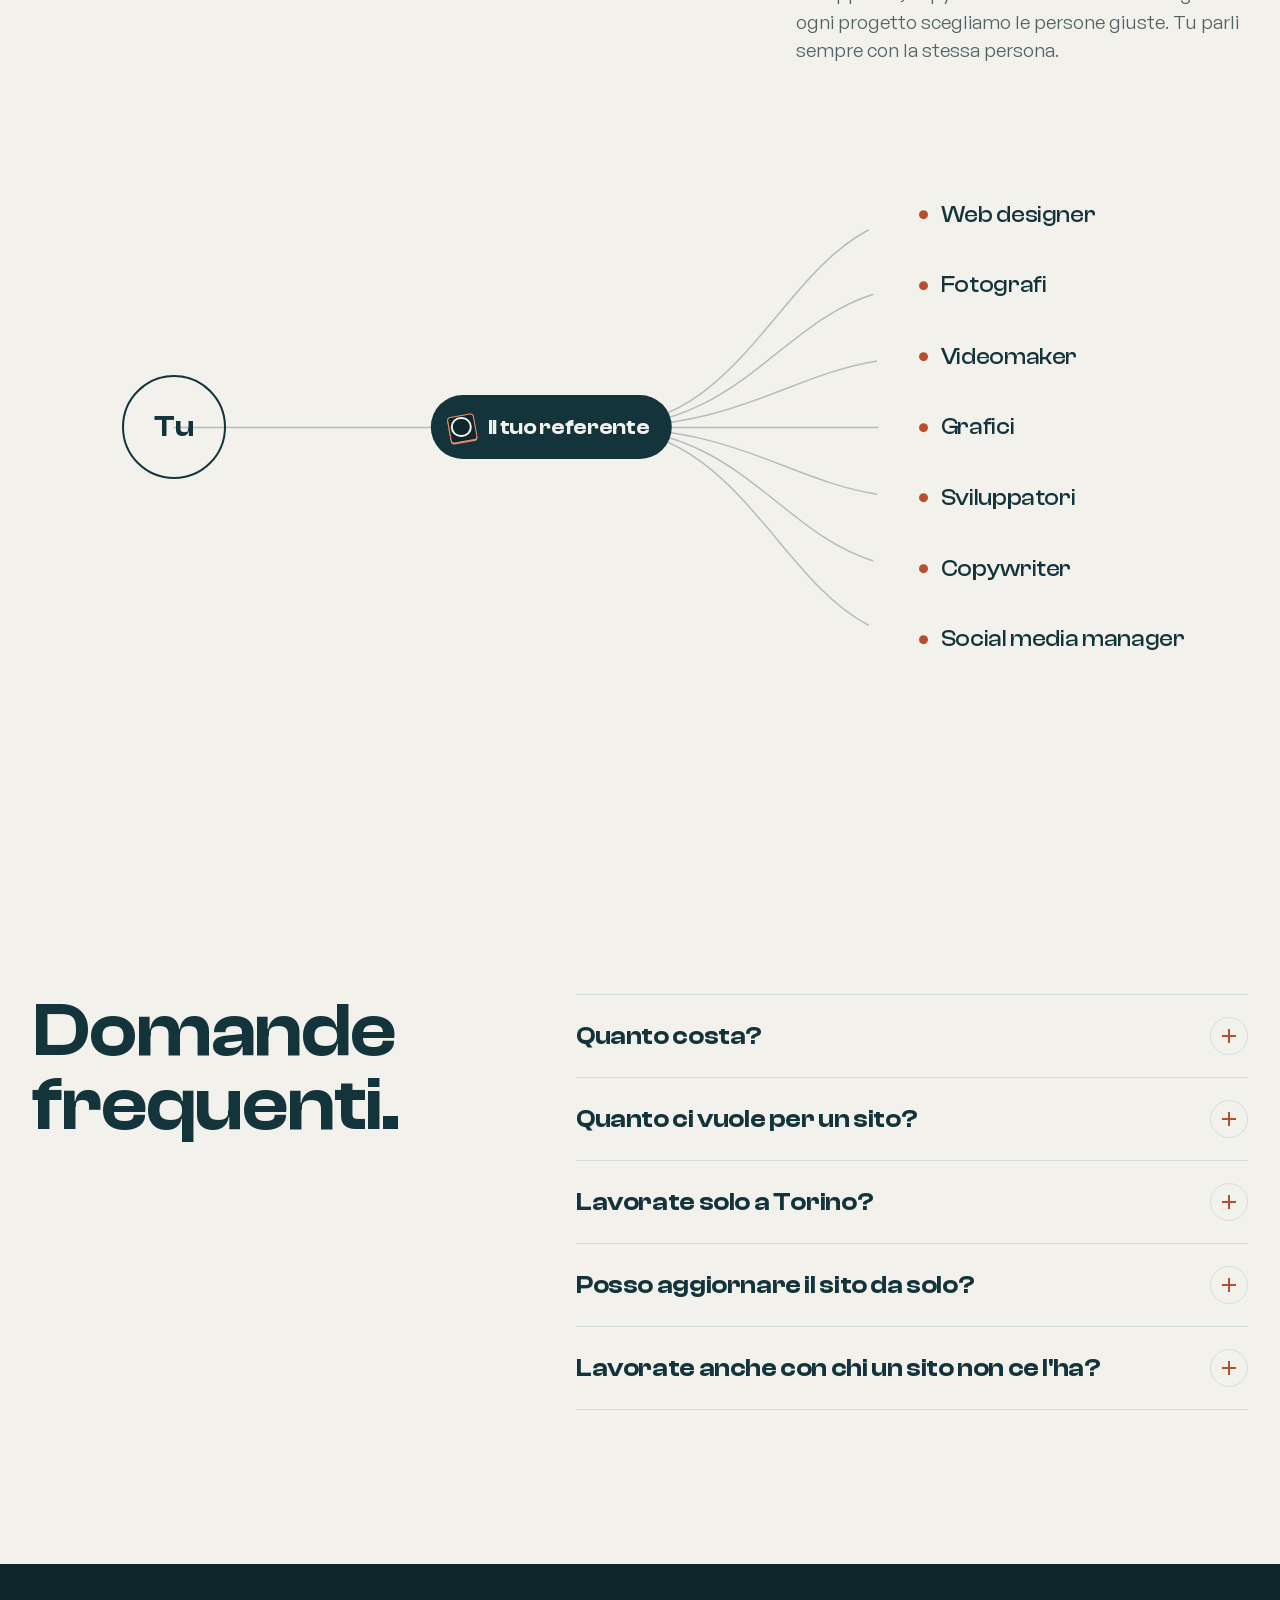
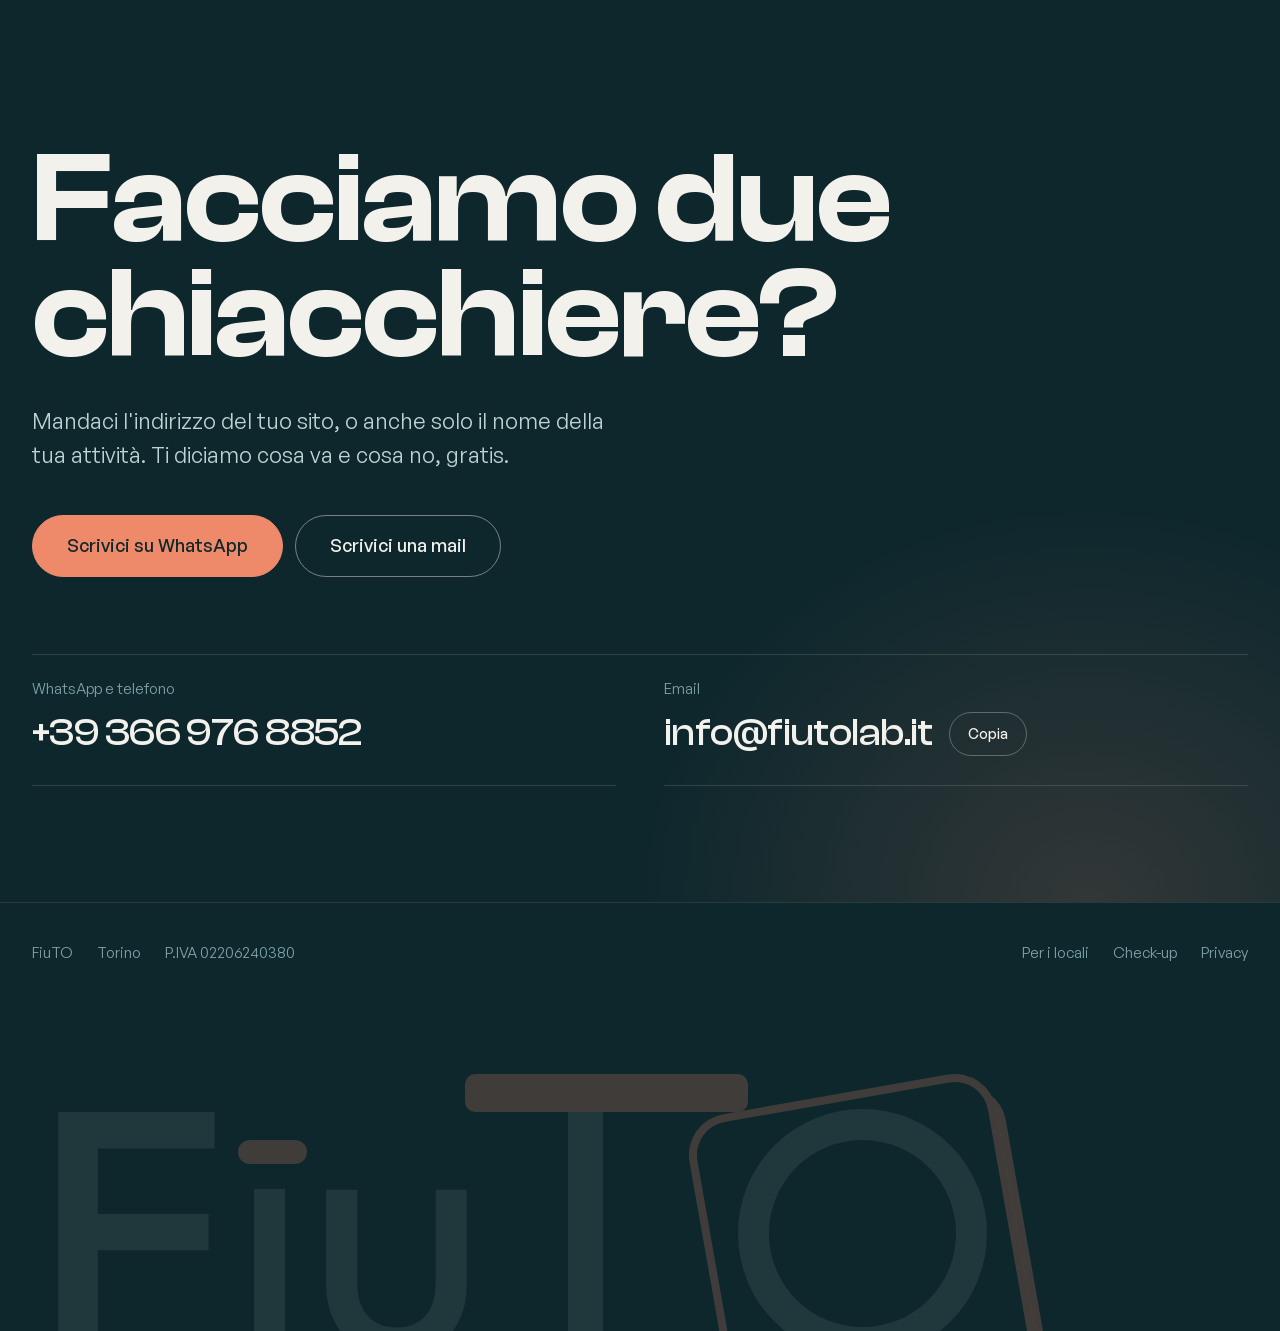
==== commit 1d65fe61: "Secondo giro di revisione - "Più clienti. Meno spiegazioni." senza sottotitolo, meno spazio sopra "T" ====
--- a/index.html
+++ b/index.html
@@ -97,7 +97,7 @@
     <div class="hero-foot">
       <p class="hero-sub fade" style="--i:5">Siti, immagine e strategia per le attività di Torino. Una rete di professionisti, un solo referente, zero giri di parole.</p>
       <div class="actions fade" style="--i:6">
-        <a class="btn btn-coral" href="https://wa.me/393669768852?text=Ciao%20FiuTO%2C%20vorrei%20un'analisi%20gratuita.%20Il%20mio%20sito%20(o%20la%20mia%20attivit%C3%A0)%20%C3%A8%3A%20" target="_blank" rel="noopener" data-magnetic data-goatcounter-click="Analisi sito · home · apertura">Analizziamo il tuo sito</a>
+        <a class="btn btn-coral" href="#contatti" data-magnetic data-goatcounter-click="Analisi sito · home · apertura">Analizziamo il tuo sito</a>
         <a class="btn btn-ghost" href="https://wa.me/393669768852?text=Ciao%20FiuTO%2C%20vi%20scrivo%20dal%20sito." target="_blank" rel="noopener" data-magnetic data-goatcounter-click="WhatsApp · home · apertura">Scrivici su WhatsApp</a>
       </div>
     </div>
@@ -108,7 +108,6 @@
   <div class="wrap">
     <div class="section-head stack">
       <h2 class="h2" data-split>Più clienti.<br> Meno spiegazioni.</h2>
-      <p class="lead">Fai crescere la tua attività.</p>
     </div>
     <ol class="changes-list trio">
       <li><span class="big"><span class="big-t">Ti trovano.</span></span><p>Su Google, su Maps, dal telefono, quando cercano proprio quello che fai.</p></li>
@@ -120,9 +119,9 @@
 
 <section class="section services" id="servizi">
   <div class="wrap">
-    <div class="section-head">
-      <h2 class="h2" data-split>Tutto quello che ti serve, in un posto solo.</h2>
-      <p class="lead">Siti, Google, foto, video, social e grafica. Comincia da un pezzo o affidaci tutto.</p>
+    <div class="section-head stack">
+      <h2 class="h2" data-split>Tutto quello che ti&nbsp;serve,<br> in&nbsp;un posto&nbsp;solo.</h2>
+      <p class="lead">Siti, Google, foto, video, social e grafica. Ti serve una cosa sola? Benissimo. Tutte? Ancora meglio.</p>
     </div>
     <ul class="bento">
       <li class="tile tile-web">
--- a/style.css
+++ b/style.css
@@ -275,7 +275,10 @@
    ========================================================== */
 .section { padding-block: clamp(88px, 12vw, 168px); }
 .section-head { display: grid; gap: 20px 64px; margin-bottom: clamp(48px, 6vw, 88px); }
-@media (min-width: 900px) { .section-head:not(.stack) { grid-template-columns: minmax(0, 1.55fr) minmax(0, 1fr); align-items: end; } }
+@media (min-width: 900px) { .section-head:not(.stack) { grid-template-columns: minmax(0, 1.55fr) minmax(0, 1fr); align-items: start; } }
+/* titolo a sinistra, testo a destra: il testo parte alla prima riga del titolo */
+@media (min-width: 900px) { .section-head:not(.stack) .lead, .night-head .lead, .feature-text { padding-top: .35em; } }
+.changes .section-head { margin-bottom: clamp(24px, 3vw, 40px); }
 .h2 { font-size: clamp(38px, 6vw, 92px); line-height: .96; letter-spacing: var(--display-track); }
 .lead { max-width: 42ch; font-size: clamp(18px, 1.5vw, 21px); line-height: 1.5; color: var(--muted); }
 
@@ -287,7 +290,7 @@
 /* ---------- Cosa cambia: tre frasi che si accendono scorrendo ---------- */
 .changes-list { list-style: none; margin: 0; padding: 0; border-bottom: 1px solid var(--line); }
 .changes-list li { display: grid; gap: 10px 48px; padding-block: clamp(22px, 3vw, 40px); border-top: 1px solid var(--line); }
-@media (min-width: 900px) { .changes-list li { grid-template-columns: minmax(0, 1.55fr) minmax(0, 1fr); align-items: end; } }
+@media (min-width: 900px) { .changes-list li { grid-template-columns: minmax(0, 1.55fr) minmax(0, 1fr); align-items: start; } .changes-list p { padding-top: .45em; } }
 /* le tre frasi: stessa grandezza, calcolata sulla più lunga ("Ti capiscono.") perché stia sempre nella sua colonna */
 .trio .big { display: block; min-width: 0; container-type: inline-size; }
 .trio .big-t { display: block; white-space: nowrap; font-size: min(124px, calc(100cqi / 6.5)); }
@@ -423,7 +426,7 @@
 .night.lit::before, html:not(.anim) .night::before { opacity: 1; }
 .night .lead { color: var(--on-dark-muted); }
 .night-head { display: grid; gap: 20px 64px; margin-bottom: clamp(40px, 5vw, 72px); }
-@media (min-width: 900px) { .night-head { grid-template-columns: minmax(0, 1.55fr) minmax(0, 1fr); align-items: end; } }
+@media (min-width: 900px) { .night-head { grid-template-columns: minmax(0, 1.55fr) minmax(0, 1fr); align-items: start; } }
 .neon-title { font-size: clamp(38px, 6.4vw, 104px); }
 .neon {
   display: inline-block; color: #FFC4AE;
@@ -452,10 +455,26 @@
 .room-in { border-color: rgba(238, 138, 106, .45); background: rgba(238, 138, 106, .07); box-shadow: inset 0 0 60px rgba(238, 138, 106, .08); }
 .room-tag { font-size: 15px; font-weight: 500; color: var(--coral); }
 .room h3 { font-size: clamp(28px, 3.4vw, 52px); line-height: 1; letter-spacing: var(--display-track); max-width: 14ch; }
-.room ul { list-style: none; margin: auto 0 0; padding: 18px 0 0; display: grid; gap: 0 32px; }
+.room ul { list-style: none; margin: 10px 0 0; padding: 0; display: grid; gap: 0 32px; }
 @media (min-width: 1000px) { .room ul { grid-template-columns: repeat(2, minmax(0, 1fr)); } }
 .room li { padding-block: 9px; border-top: 1px solid rgba(243, 241, 236, .12); font-size: clamp(17px, 1.4vw, 20px); }
 .door-knob, .door-hint { display: none; }
+
+/* schede affiancate: le voci si allineano riga per riga tra le due colonne */
+@media (min-width: 900px) {
+  .panels { grid-template-rows: repeat(7, auto); row-gap: 0; }
+  .panels .room { grid-row: span 7; display: grid; grid-template-rows: subgrid; row-gap: 0; }
+  .panels .svc-list { display: contents; }
+  .panels .room h3 { margin-bottom: 18px; }
+}
+@media (min-width: 720px) {
+  html:not(.anim) .door-frame { grid-template-rows: repeat(7, auto); row-gap: 0; }
+  html:not(.anim) .door { display: contents; }
+  html:not(.anim) .room-out { order: -1; }
+  html:not(.anim) .door-frame .room { grid-row: span 7; display: grid; grid-template-rows: subgrid; row-gap: 0; }
+  html:not(.anim) .door-frame .room ul { display: contents; }
+  html:not(.anim) .door-frame .room h3 { margin-bottom: 18px; }
+}
 
 /* con le animazioni: la porta si apre scorrendo */
 .anim .door-scroll { height: 230vh; }
@@ -662,18 +681,18 @@
 .panels { display: grid; gap: 16px; }
 @media (min-width: 900px) { .panels { grid-template-columns: repeat(2, minmax(0, 1fr)); } }
 .panels .room h3 { margin-bottom: 8px; }
-.svc-list { margin: auto 0 0; padding: 0; }
-.svc-list dt { padding-top: 16px; margin-top: 16px; border-top: 1px solid rgba(243, 241, 236, .12); font-family: var(--display); font-weight: 600; font-size: clamp(19px, 1.6vw, 23px); letter-spacing: var(--display-track); }
-.svc-list dt:first-child { margin-top: 8px; }
+.svc-list { margin: 10px 0 0; padding: 0; }
+.svc-list > div { padding-block: 14px; border-top: 1px solid rgba(243, 241, 236, .12); }
+.svc-list dt { font-family: var(--display); font-weight: 600; font-size: clamp(19px, 1.6vw, 23px); letter-spacing: var(--display-track); }
 .svc-list dd { margin: 4px 0 0; color: var(--on-dark-muted); font-size: 16px; line-height: 1.5; max-width: 44ch; }
 .panels-light .room { background: var(--surface); border-color: transparent; box-shadow: none; color: var(--fg); }
 .panels-light .room-tag { color: var(--accent); }
-.panels-light .svc-list dt { border-top-color: var(--line); }
+.panels-light .svc-list > div { border-top-color: var(--line); }
 .panels-light .svc-list dd { color: var(--muted); }
 
 /* blocco testo con titolo a sinistra */
 .feature { display: grid; gap: 24px 64px; }
-@media (min-width: 900px) { .feature { grid-template-columns: minmax(0, 1.3fr) minmax(0, 1fr); align-items: end; } }
+@media (min-width: 900px) { .feature { grid-template-columns: minmax(0, 1.3fr) minmax(0, 1fr); align-items: start; } }
 .feature-text { display: flex; flex-direction: column; gap: 16px; }
 .feature-text p:not(.lead) { color: var(--muted); max-width: 52ch; font-size: clamp(17px, 1.3vw, 19px); }
 .start-section { padding-top: 0; }
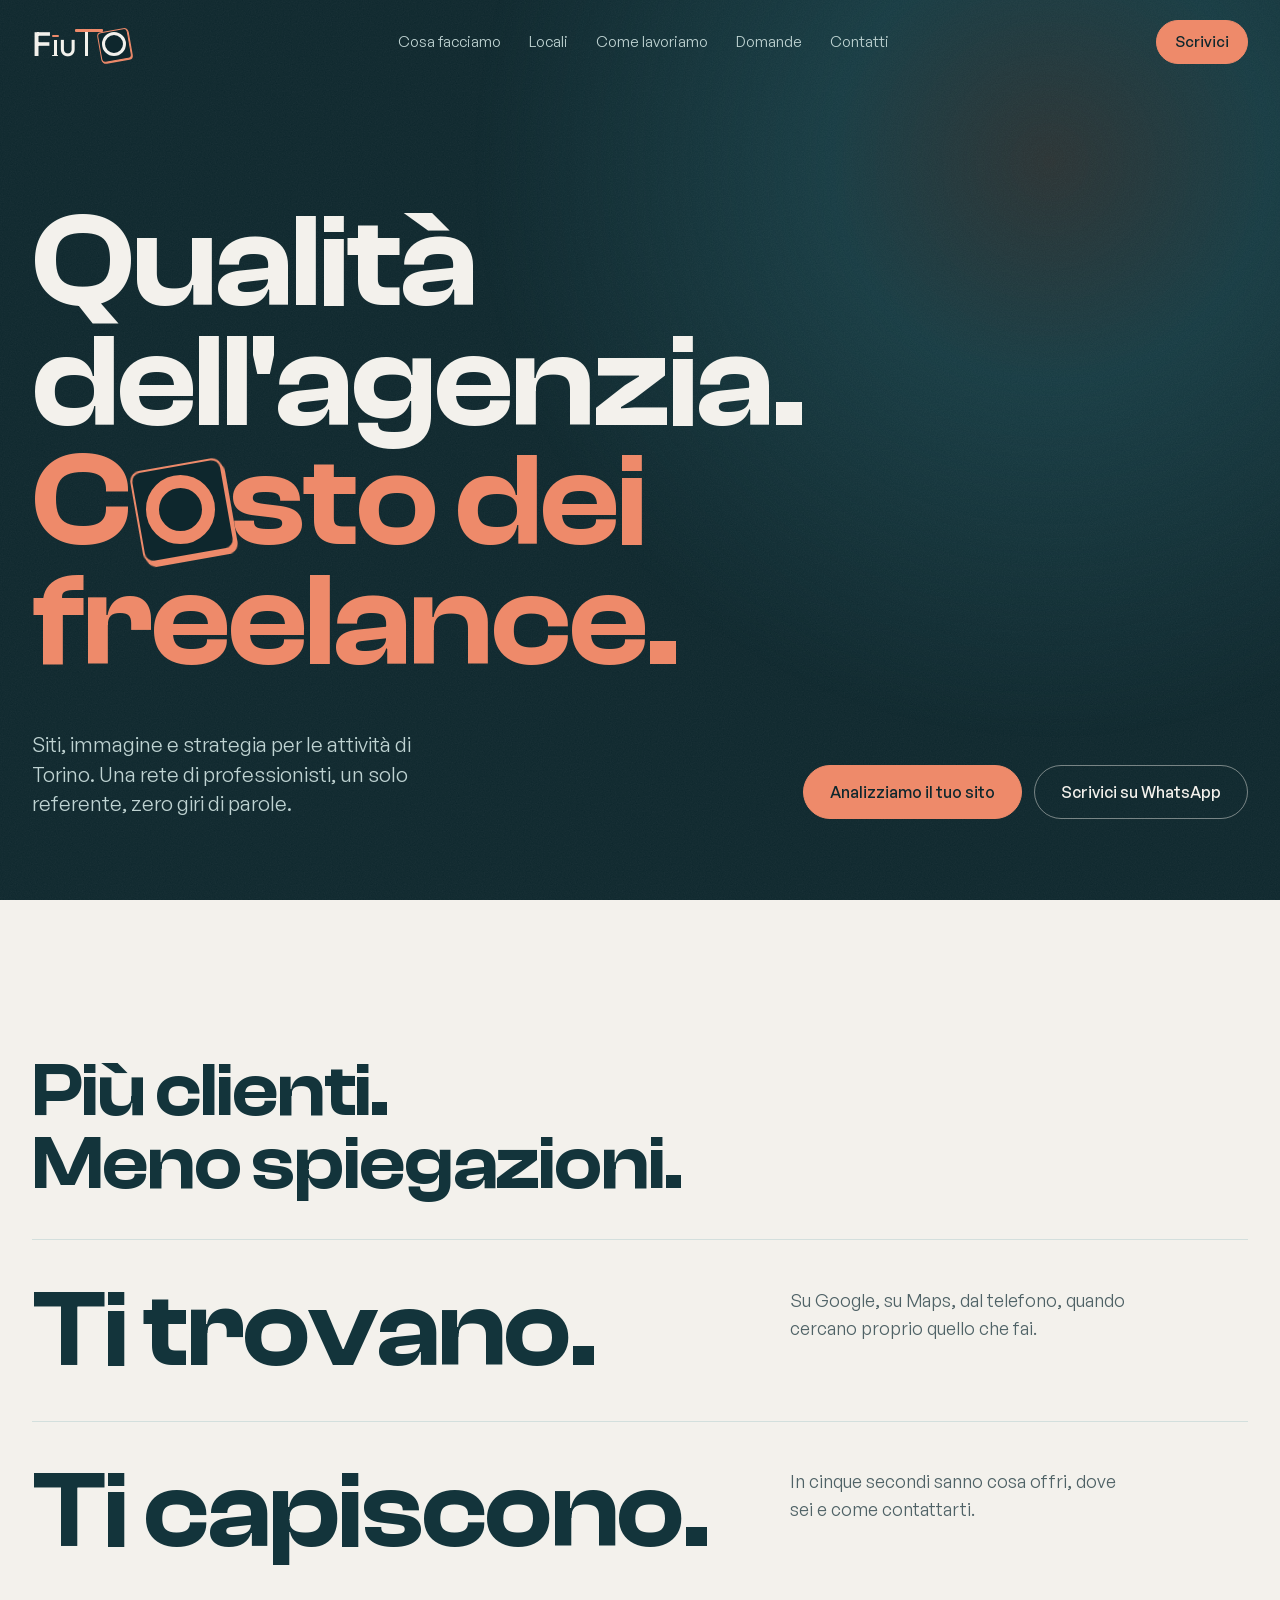
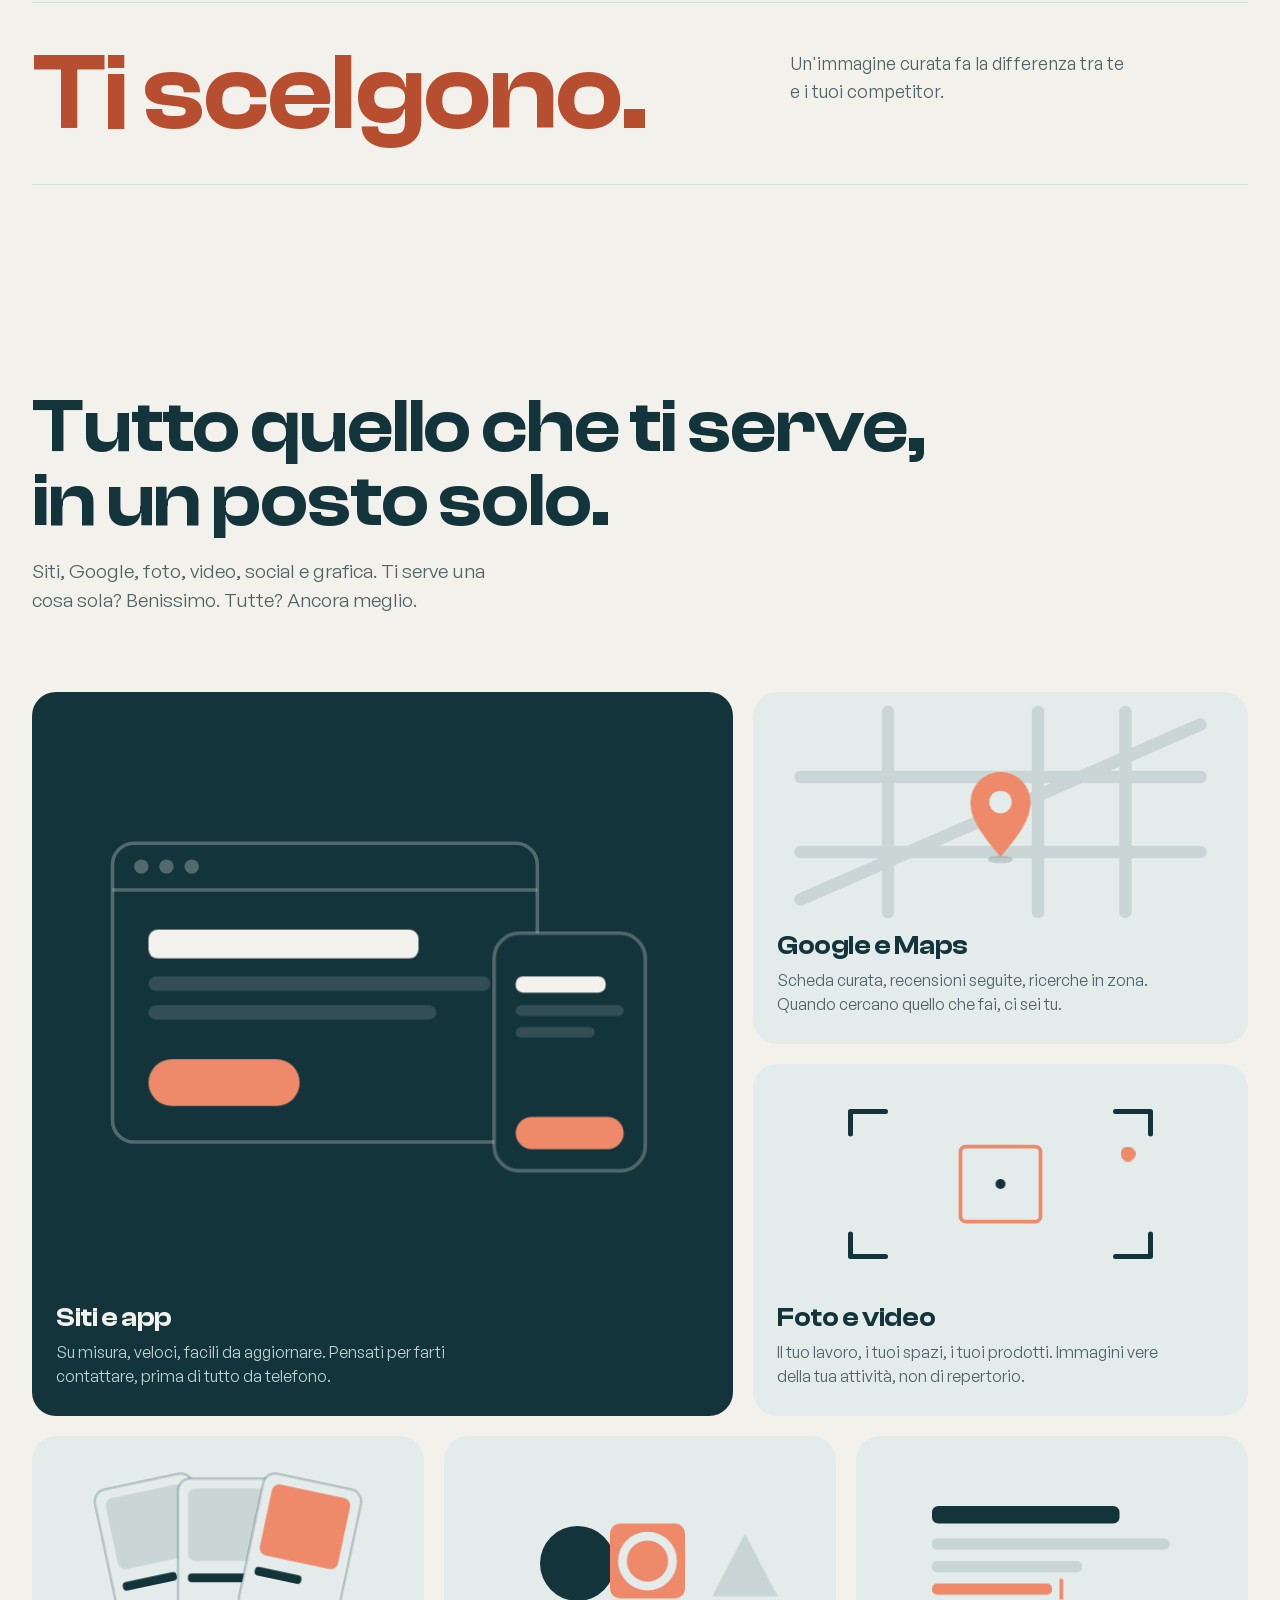
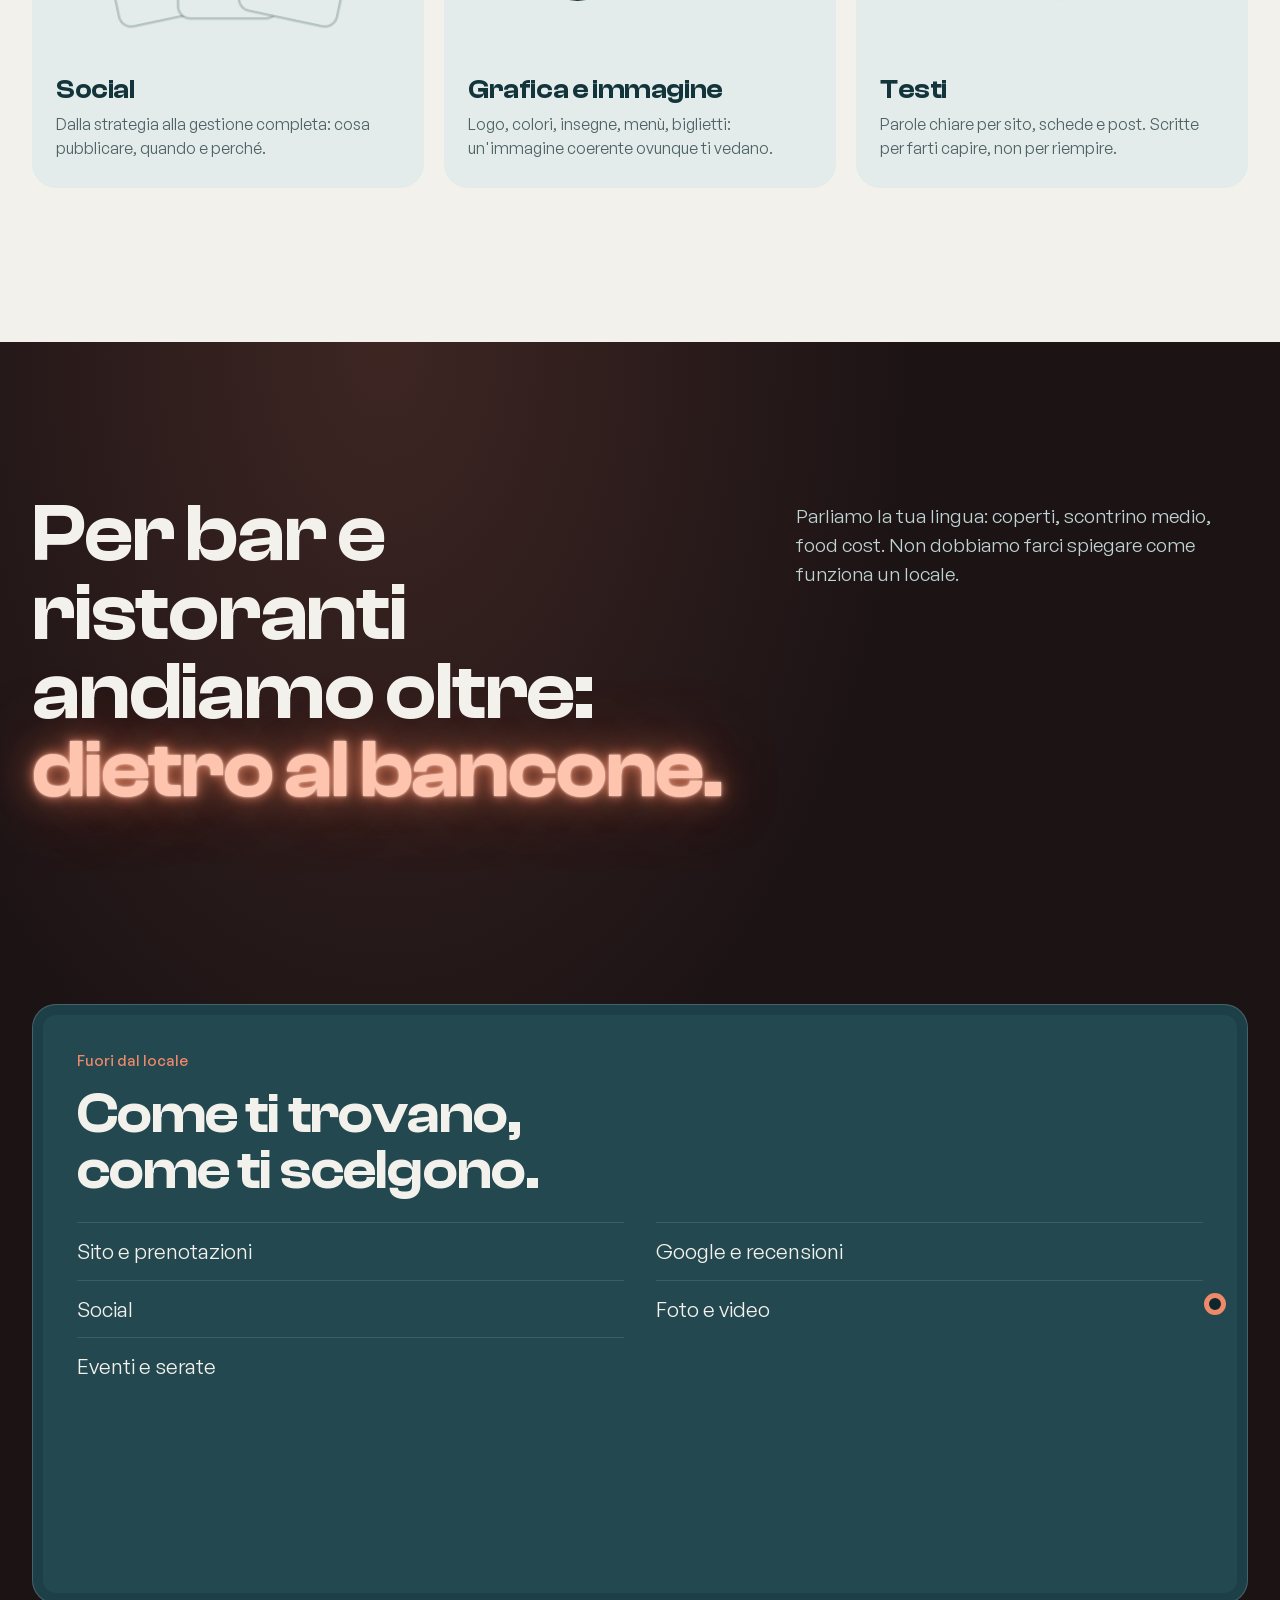
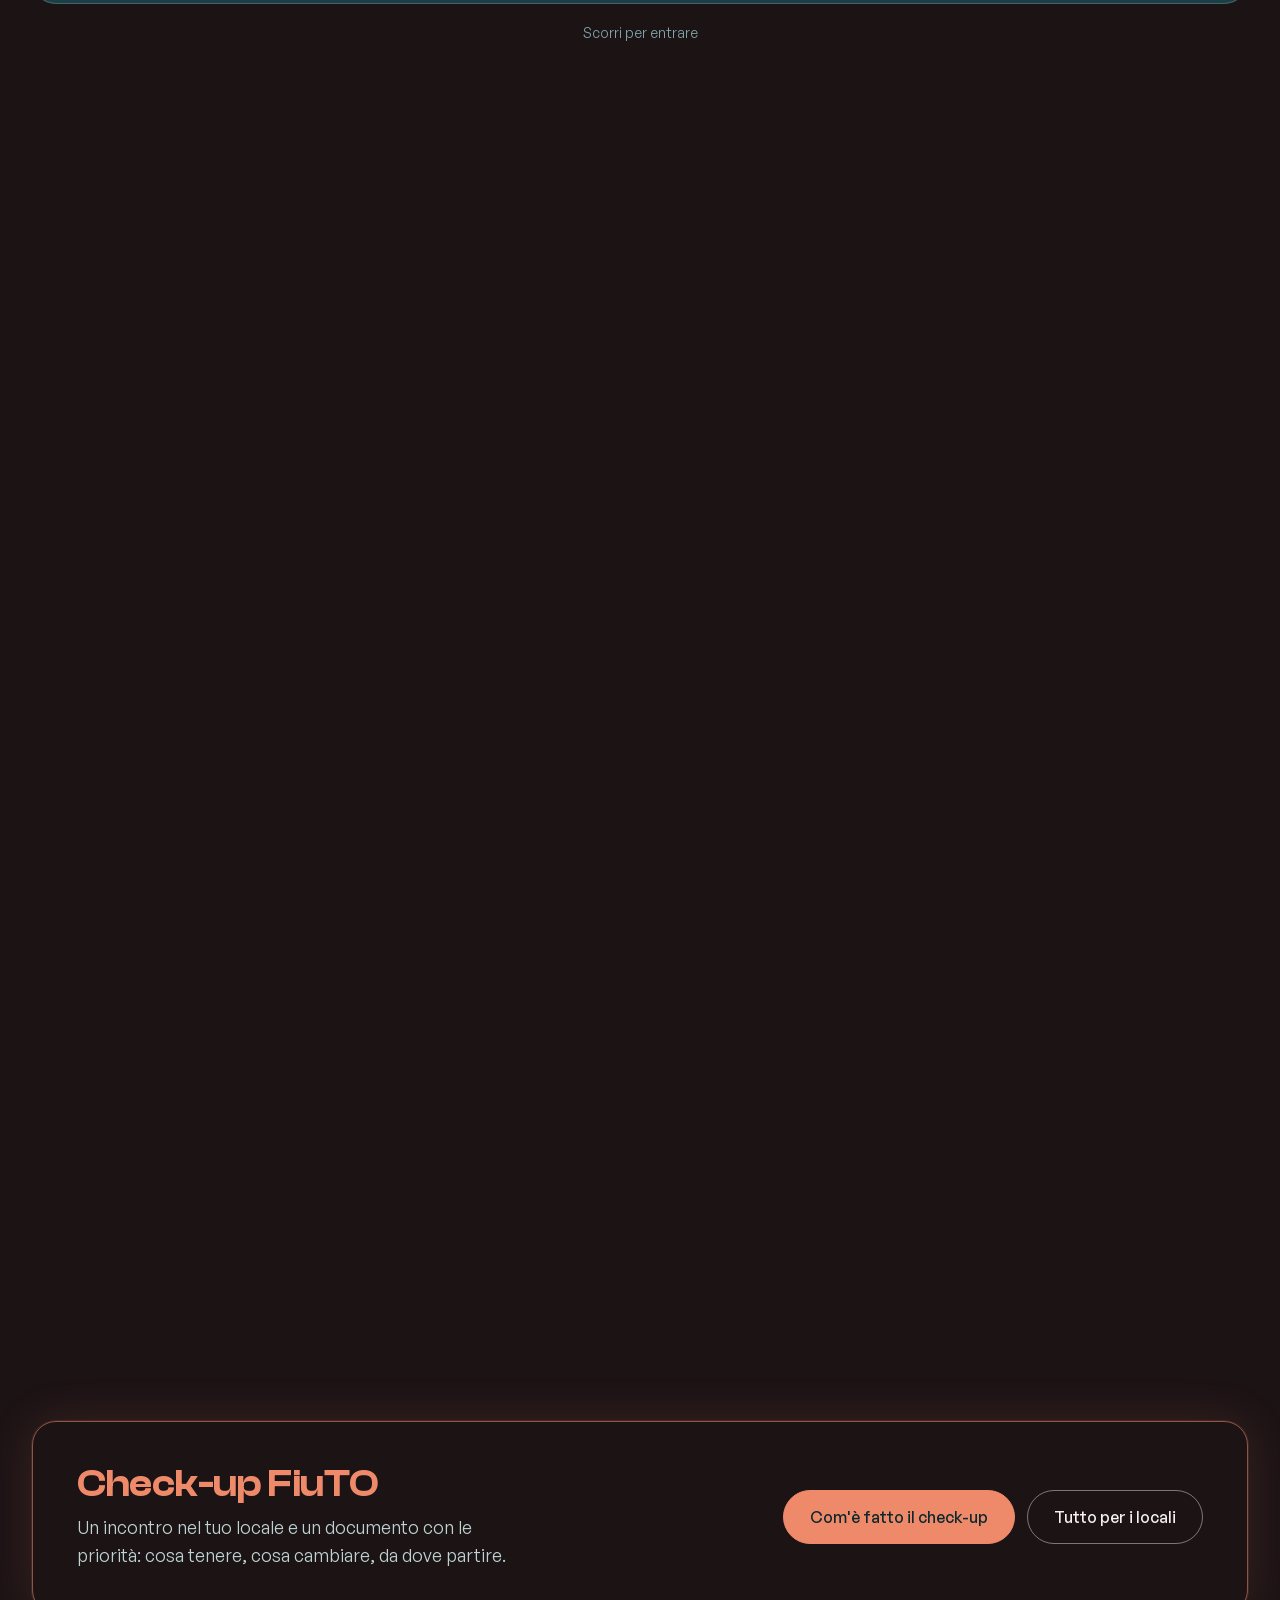
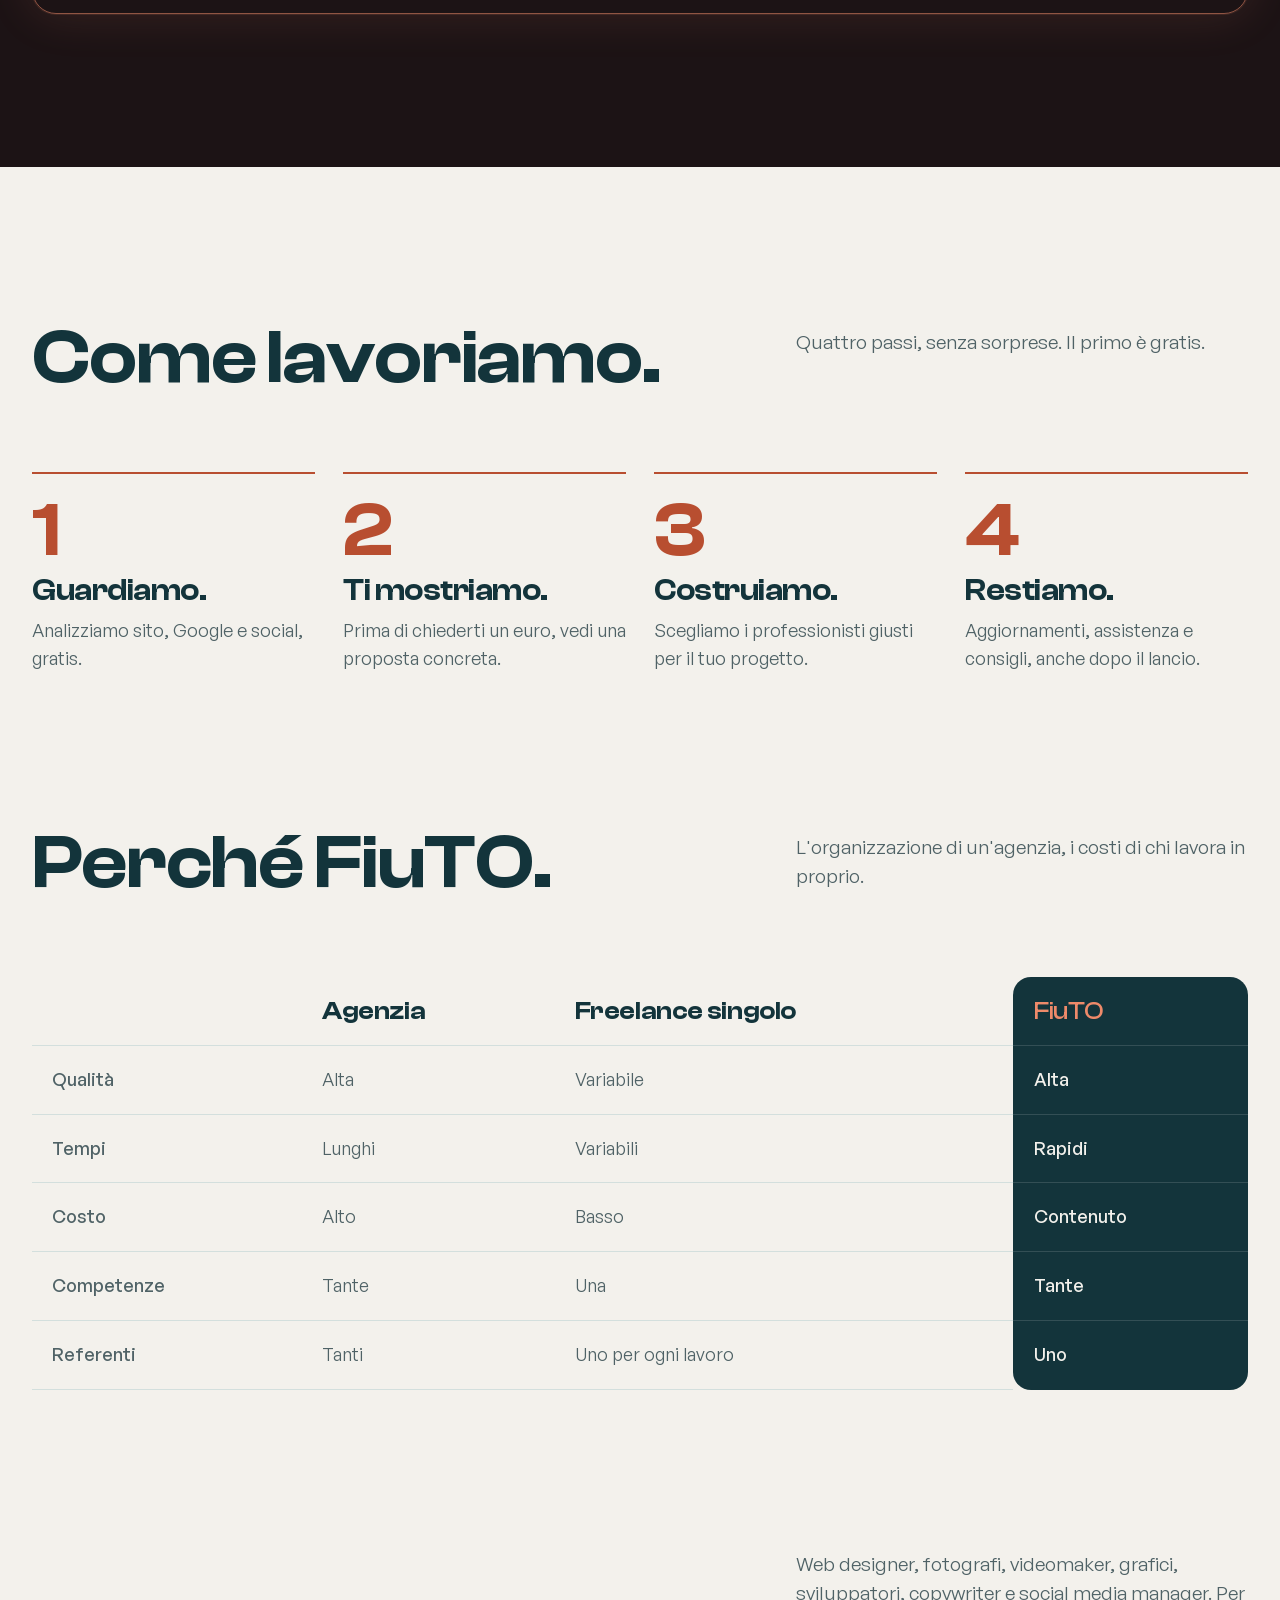
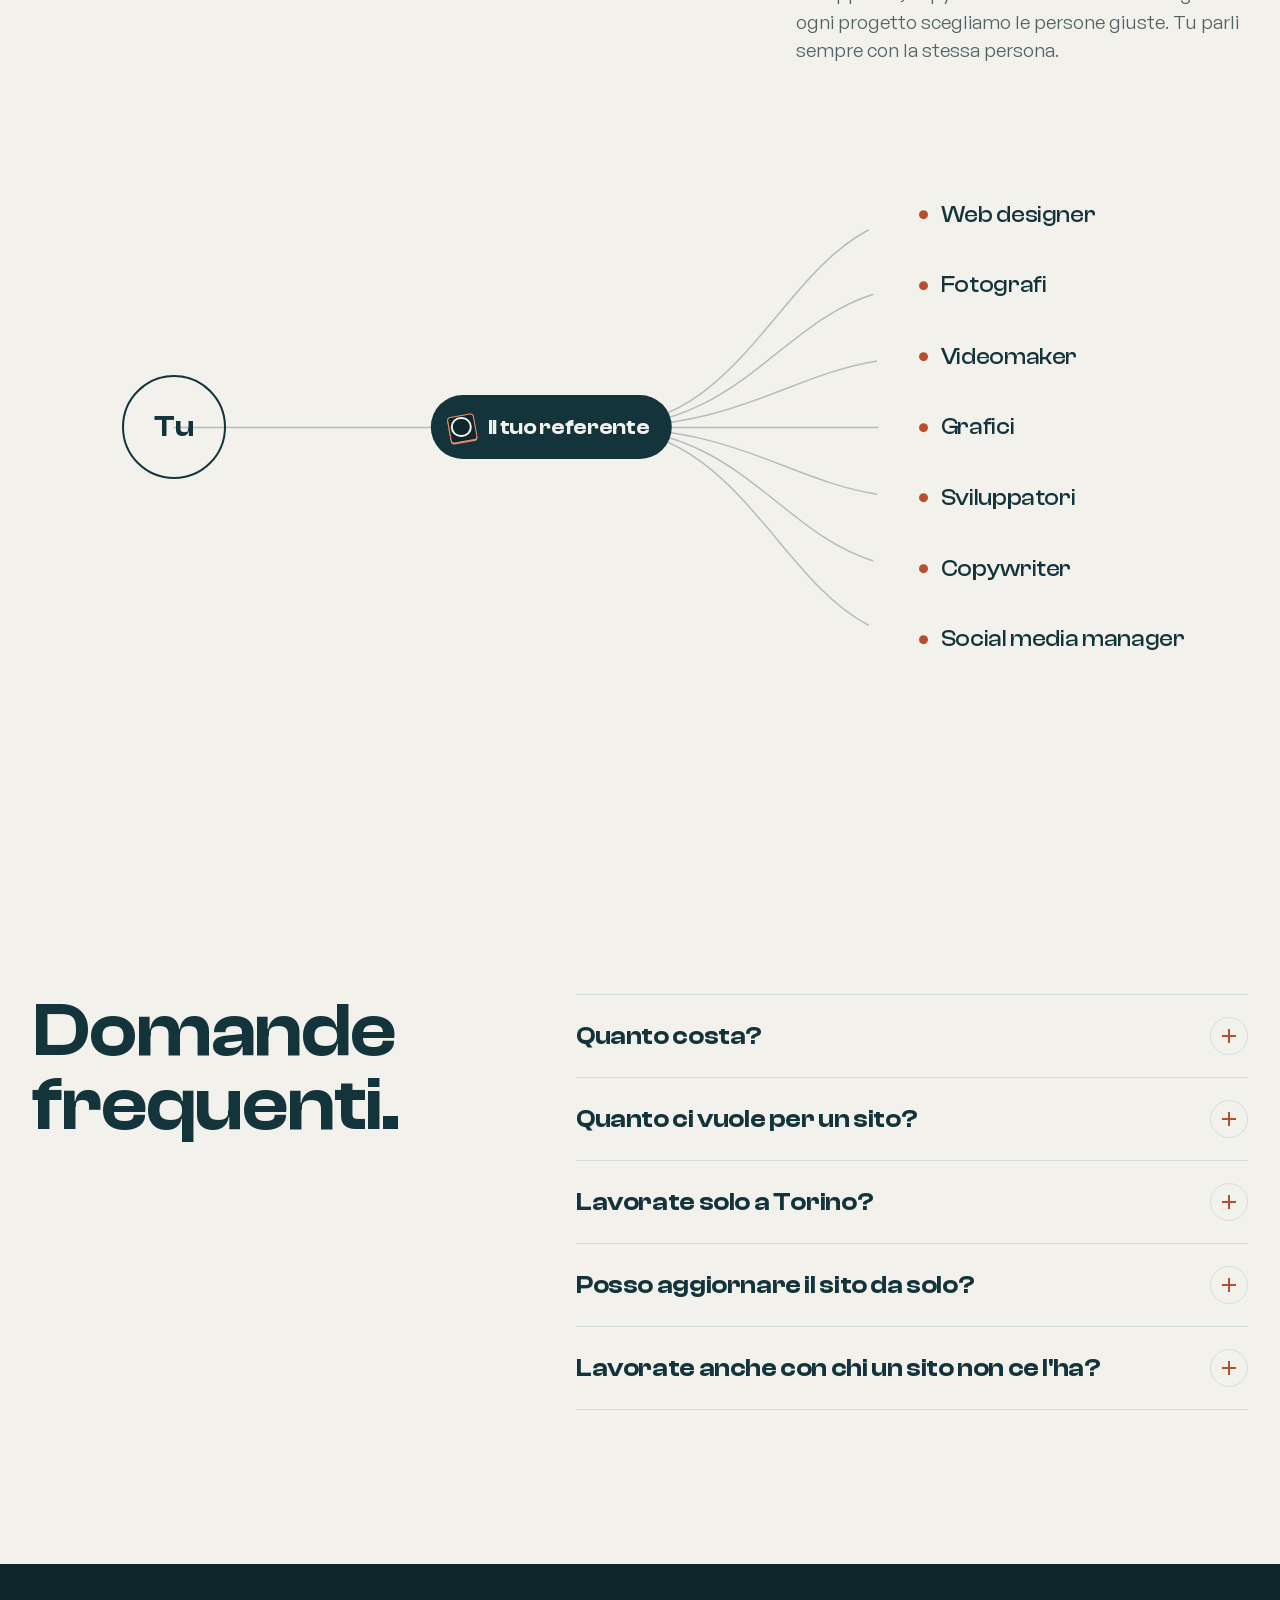
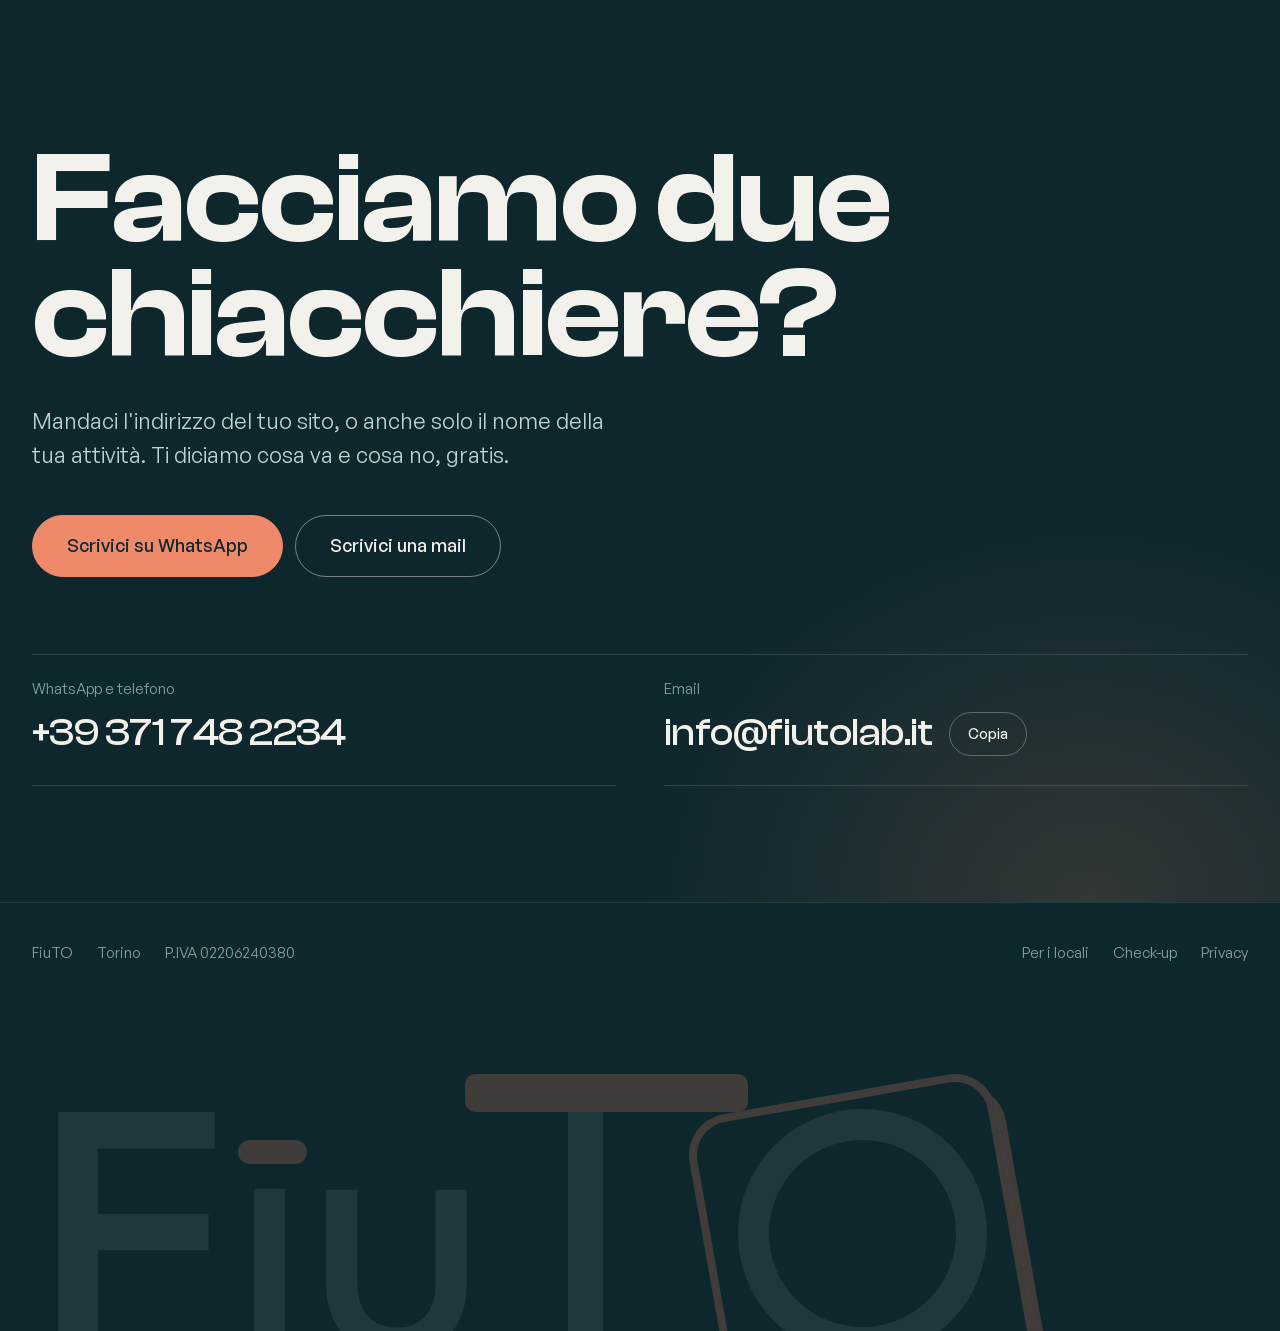
==== commit d1de24cc: "aggiorna numero whatsapp" ====
--- a/index.html
+++ b/index.html
@@ -37,7 +37,7 @@
 </script>
 <link rel="stylesheet" href="/style.css">
 <script type="application/ld+json">
-{"@context":"https://schema.org","@type":"ProfessionalService","name":"FiuTO","url":"https://fiutolab.it/","logo":"https://fiutolab.it/apple-touch-icon.png","image":"https://fiutolab.it/og-image.png","description":"Collettivo di freelance per i piccoli business di Torino: siti e app, Google e Maps, foto e video, social, grafica e testi. Per bar e ristoranti anche consulenza su margini, acquisti e personale.","slogan":"Qualità dell'agenzia, costo dei freelance.","email":"info@fiutolab.it","telephone":"+393669768852","vatID":"IT02206240380","address":{"@type":"PostalAddress","addressLocality":"Torino","addressRegion":"TO","addressCountry":"IT"},"areaServed":[{"@type":"City","name":"Torino"},{"@type":"Country","name":"Italia"}],"knowsLanguage":"it"}
+{"@context":"https://schema.org","@type":"ProfessionalService","name":"FiuTO","url":"https://fiutolab.it/","logo":"https://fiutolab.it/apple-touch-icon.png","image":"https://fiutolab.it/og-image.png","description":"Collettivo di freelance per i piccoli business di Torino: siti e app, Google e Maps, foto e video, social, grafica e testi. Per bar e ristoranti anche consulenza su margini, acquisti e personale.","slogan":"Qualità dell'agenzia, costo dei freelance.","email":"info@fiutolab.it","telephone":"+393717482234","vatID":"IT02206240380","address":{"@type":"PostalAddress","addressLocality":"Torino","addressRegion":"TO","addressCountry":"IT"},"areaServed":[{"@type":"City","name":"Torino"},{"@type":"Country","name":"Italia"}],"knowsLanguage":"it"}
 </script>
 <script type="application/ld+json">
 {"@context": "https://schema.org", "@type": "FAQPage", "mainEntity": [{"@type": "Question", "name": "Quanto costa?", "acceptedAnswer": {"@type": "Answer", "text": "Dipende dal progetto. Dopo l'analisi ricevi un preventivo chiaro, voce per voce, senza sorprese."}}, {"@type": "Question", "name": "Quanto ci vuole per un sito?", "acceptedAnswer": {"@type": "Answer", "text": "Di solito poche settimane. Una prima proposta la vedi molto prima."}}, {"@type": "Question", "name": "Lavorate solo a Torino?", "acceptedAnswer": {"@type": "Answer", "text": "Torino e dintorni di persona, il resto d'Italia da remoto."}}, {"@type": "Question", "name": "Posso aggiornare il sito da solo?", "acceptedAnswer": {"@type": "Answer", "text": "Sì. Oppure ci pensiamo noi."}}, {"@type": "Question", "name": "Lavorate anche con chi un sito non ce l'ha?", "acceptedAnswer": {"@type": "Answer", "text": "Soprattutto."}}]}
@@ -63,7 +63,7 @@
       <a href="#contatti">Contatti</a>
     </nav>
     <div class="header-actions">
-      <a class="btn btn-coral btn-sm" href="https://wa.me/393669768852?text=Ciao%20FiuTO%2C%20vi%20scrivo%20dal%20sito." target="_blank" rel="noopener" data-magnetic data-goatcounter-click="WhatsApp · home · testata">Scrivici</a>
+      <a class="btn btn-coral btn-sm" href="https://wa.me/393717482234?text=Ciao%20FiuTO%2C%20vi%20scrivo%20dal%20sito." target="_blank" rel="noopener" data-magnetic data-goatcounter-click="WhatsApp · home · testata">Scrivici</a>
       <button class="menu-btn" type="button" aria-expanded="false" aria-controls="menu"><span class="menu-icon" aria-hidden="true"></span><span class="menu-label">Menu</span></button>
     </div>
   </div>
@@ -79,8 +79,8 @@
       <li style="--i:4"><a href="#contatti">Contatti</a></li>
     </ul>
     <ul class="menu-contacts" style="--i:5">
-      <li><a href="https://wa.me/393669768852?text=Ciao%20FiuTO%2C%20vi%20scrivo%20dal%20sito." target="_blank" rel="noopener" data-goatcounter-click="WhatsApp · home · menu">WhatsApp</a></li>
-      <li><a href="tel:+393669768852" data-goatcounter-click="Telefono · home · menu">+39 366 976 8852</a></li>
+      <li><a href="https://wa.me/393717482234?text=Ciao%20FiuTO%2C%20vi%20scrivo%20dal%20sito." target="_blank" rel="noopener" data-goatcounter-click="WhatsApp · home · menu">WhatsApp</a></li>
+      <li><a href="tel:+393717482234" data-goatcounter-click="Telefono · home · menu">+39 371 748 2234</a></li>
       <li><a href="mailto:info@fiutolab.it" data-goatcounter-click="Email · home · menu">info@fiutolab.it</a></li>
     </ul>
   </nav>
@@ -98,7 +98,7 @@
       <p class="hero-sub fade" style="--i:5">Siti, immagine e strategia per le attività di Torino. Una rete di professionisti, un solo referente, zero giri di parole.</p>
       <div class="actions fade" style="--i:6">
         <a class="btn btn-coral" href="#contatti" data-magnetic data-goatcounter-click="Analisi sito · home · apertura">Analizziamo il tuo sito</a>
-        <a class="btn btn-ghost" href="https://wa.me/393669768852?text=Ciao%20FiuTO%2C%20vi%20scrivo%20dal%20sito." target="_blank" rel="noopener" data-magnetic data-goatcounter-click="WhatsApp · home · apertura">Scrivici su WhatsApp</a>
+        <a class="btn btn-ghost" href="https://wa.me/393717482234?text=Ciao%20FiuTO%2C%20vi%20scrivo%20dal%20sito." target="_blank" rel="noopener" data-magnetic data-goatcounter-click="WhatsApp · home · apertura">Scrivici su WhatsApp</a>
       </div>
     </div>
   </div>
@@ -373,11 +373,11 @@
     <h2 class="closing-title" data-split>Facciamo due chiacchiere?</h2>
     <p class="closing-sub">Mandaci l'indirizzo del tuo sito, o anche solo il nome della tua attività. Ti diciamo cosa va e cosa no, gratis.</p>
     <div class="actions">
-      <a class="btn btn-coral btn-lg" href="https://wa.me/393669768852?text=Ciao%20FiuTO%2C%20vorrei%20un'analisi%20gratuita.%20Il%20mio%20sito%20(o%20la%20mia%20attivit%C3%A0)%20%C3%A8%3A%20" target="_blank" rel="noopener" data-magnetic data-goatcounter-click="WhatsApp · home · chiusura">Scrivici su WhatsApp</a>
+      <a class="btn btn-coral btn-lg" href="https://wa.me/393717482234?text=Ciao%20FiuTO%2C%20vorrei%20un'analisi%20gratuita.%20Il%20mio%20sito%20(o%20la%20mia%20attivit%C3%A0)%20%C3%A8%3A%20" target="_blank" rel="noopener" data-magnetic data-goatcounter-click="WhatsApp · home · chiusura">Scrivici su WhatsApp</a>
       <a class="btn btn-ghost btn-lg" href="mailto:info@fiutolab.it?subject=Analisi%20del%20mio%20sito&amp;body=Ciao%20FiuTO%2C%20la%20mia%20attivit%C3%A0%20%C3%A8%E2%80%A6%20%2F%20il%20mio%20sito%20%C3%A8%E2%80%A6" data-magnetic data-goatcounter-click="Email · home · chiusura pulsante">Scrivici una mail</a>
     </div>
     <ul class="contact-list">
-      <li><span class="k">WhatsApp e telefono</span><a href="tel:+393669768852" data-goatcounter-click="Telefono · home · chiusura">+39 366 976 8852</a></li>
+      <li><span class="k">WhatsApp e telefono</span><a href="tel:+393717482234" data-goatcounter-click="Telefono · home · chiusura">+39 371 748 2234</a></li>
       <li><span class="k">Email</span><span class="v"><a href="mailto:info@fiutolab.it" id="email-addr" data-goatcounter-click="Email · home · chiusura">info@fiutolab.it</a><button class="copy" type="button" data-copy="info@fiutolab.it" data-goatcounter-click="Copia email · home">Copia</button></span></li>
     </ul>
   </div>
@@ -394,7 +394,7 @@
   </div>
 </footer>
 
-<a class="wa-float" id="wa-float" href="https://wa.me/393669768852?text=Ciao%20FiuTO%2C%20vi%20scrivo%20dal%20sito." target="_blank" rel="noopener" data-goatcounter-click="WhatsApp · home · pulsante fisso"><svg viewBox="0 0 24 24" fill="none" stroke="currentColor" stroke-width="1.8" stroke-linecap="round" stroke-linejoin="round" aria-hidden="true"><path d="M20.5 11.6a8.4 8.4 0 0 1-12.4 7.4L3.5 20.5l1.5-4.4a8.4 8.4 0 1 1 15.5-4.5z"/><path d="M9 8.6c.2-.4.5-.5.8-.5h.5l1 2.2-.6.8a5.6 5.6 0 0 0 2.5 2.5l.8-.6 2.2 1v.5c0 .3-.1.6-.5.8-1.6.9-6.6-2.5-6.7-6.7z"/></svg>Scrivici</a>
+<a class="wa-float" id="wa-float" href="https://wa.me/393717482234?text=Ciao%20FiuTO%2C%20vi%20scrivo%20dal%20sito." target="_blank" rel="noopener" data-goatcounter-click="WhatsApp · home · pulsante fisso"><svg viewBox="0 0 24 24" fill="none" stroke="currentColor" stroke-width="1.8" stroke-linecap="round" stroke-linejoin="round" aria-hidden="true"><path d="M20.5 11.6a8.4 8.4 0 0 1-12.4 7.4L3.5 20.5l1.5-4.4a8.4 8.4 0 1 1 15.5-4.5z"/><path d="M9 8.6c.2-.4.5-.5.8-.5h.5l1 2.2-.6.8a5.6 5.6 0 0 0 2.5 2.5l.8-.6 2.2 1v.5c0 .3-.1.6-.5.8-1.6.9-6.6-2.5-6.7-6.7z"/></svg>Scrivici</a>
 
 </body>
 </html>
